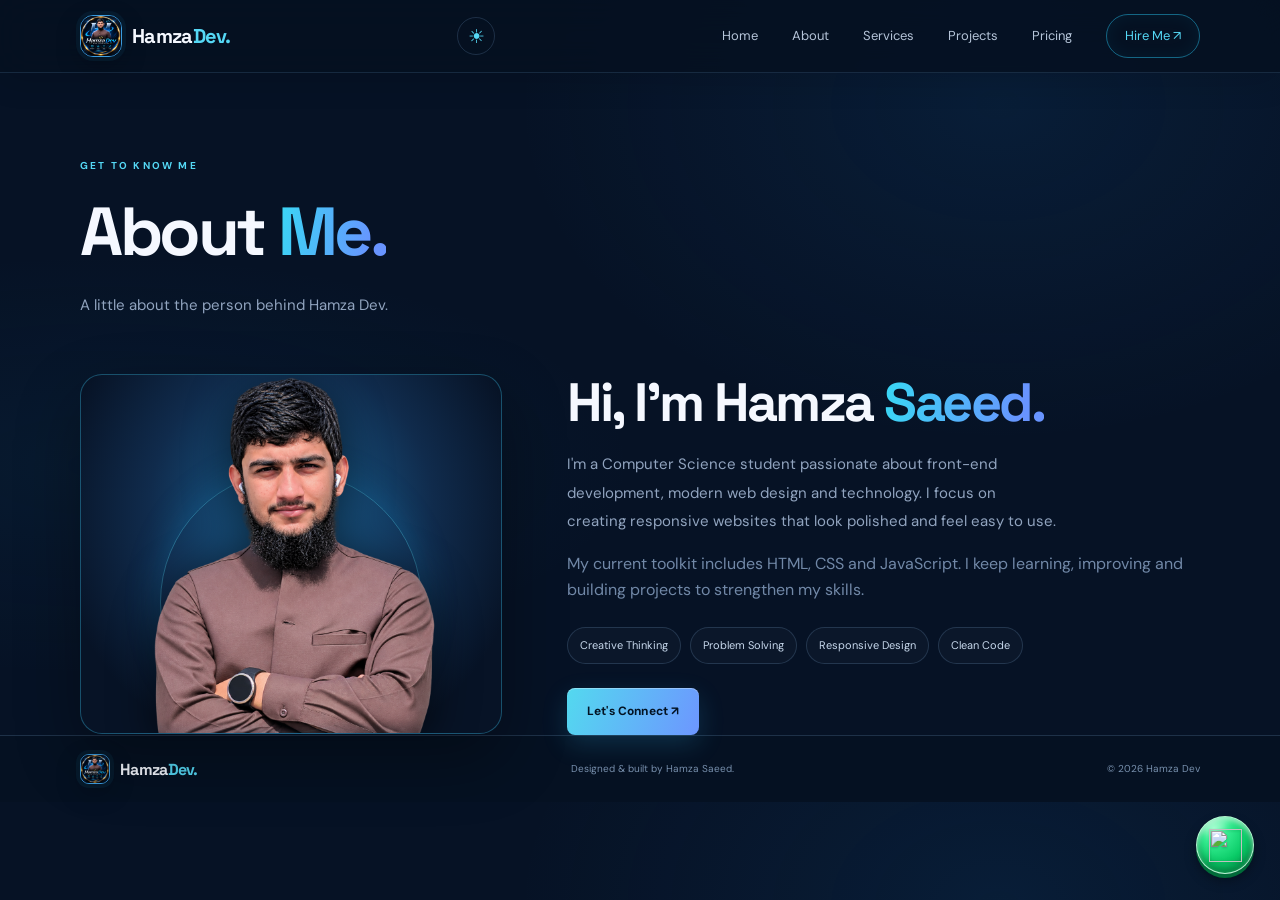
==== about.html @ 81e15e15 "Load Google integrations and add newsletter entry point" ====
<!doctype html><html lang="en"><head><meta charset="utf-8"><meta name="viewport" content="width=device-width,initial-scale=1"><meta name="theme-color" content="#061225"><meta name="description" content="Hamza Dev — modern responsive websites and front-end development.">
<meta name="robots" content="index,follow,max-image-preview:large">
<link rel="canonical" href="https://itxhamza151-cloud.github.io/hamza-dev/about.html">
<meta property="og:type" content="website">
<meta property="og:site_name" content="Hamza Dev">
<meta property="og:title" content="About | Hamza Dev">
<meta property="og:description" content="Hamza Dev — modern responsive websites and front-end development.">
<meta property="og:url" content="https://itxhamza151-cloud.github.io/hamza-dev/about.html">
<meta property="og:image" content="https://itxhamza151-cloud.github.io/hamza-dev/file_000000005d3081fa9a6e9972d70a7e1d.png">
<meta name="twitter:card" content="summary_large_image">
<meta name="twitter:title" content="About | Hamza Dev">
<meta name="twitter:description" content="Hamza Dev — modern responsive websites and front-end development.">
<meta name="twitter:image" content="https://itxhamza151-cloud.github.io/hamza-dev/file_000000005d3081fa9a6e9972d70a7e1d.png"><link rel="icon" href="file_00000000063481f89736d1b24f86094d.png"><link rel="preconnect" href="https://fonts.googleapis.com"><link rel="preconnect" href="https://fonts.gstatic.com" crossorigin><link href="https://fonts.googleapis.com/css2?family=DM+Sans:wght@400;500;600;700&family=Space+Grotesk:wght@400;500;600;700&display=swap" rel="stylesheet"><link rel="stylesheet" href="style.css"><title>About | Hamza Dev</title><script src="google-integrations.js"></script>
</head><body><header class="site-header"><nav class="nav container"><a class="brand" href="index.html"><img src="file_00000000063481f89736d1b24f86094d.png" alt="Hamza Dev logo"><span>Hamza<span class="brand-accent">Dev</span><i>.</i></span></a><button class="menu-toggle" aria-label="Open navigation" aria-expanded="false"><span></span><span></span></button><button class="theme-toggle" type="button" aria-label="Switch theme" title="Switch theme">☀</button><div class="nav-links"><a href="index.html">Home</a><a href="about.html">About</a><a href="services.html">Services</a><a href="projects.html">Projects</a><a href="pricing.html">Pricing</a><a class="nav-contact" href="hire-me.html">Hire Me ↗</a></div></nav></header><main><section class="page-intro container"><p class="eyebrow">GET TO KNOW ME</p><h1>About <span class="gradient">Me.</span></h1><p class="hero-lead">A little about the person behind Hamza Dev.</p></section><section class="container about-detail"><div class="about-mini-photo"><img src="file_000000005d3081fa9a6e9972d70a7e1d.png" alt="Hamza Saeed"></div><div><h2>Hi, I'm Hamza <span class="gradient">Saeed.</span></h2><p class="hero-lead">I'm a Computer Science student passionate about front-end development, modern web design and technology. I focus on creating responsive websites that look polished and feel easy to use.</p><p class="muted">My current toolkit includes HTML, CSS and JavaScript. I keep learning, improving and building projects to strengthen my skills.</p><div class="skill-pills"><span>Creative Thinking</span><span>Problem Solving</span><span>Responsive Design</span><span>Clean Code</span></div><a class="btn btn-primary" href="hire-me.html">Let's Connect ↗</a></div></section></main><a class="whatsapp-float" href="https://wa.me/923166301493" target="_blank" rel="noopener noreferrer" aria-label="Chat on WhatsApp"><span class="wa-3d-icon"><img src="https://cdn.simpleicons.org/whatsapp/FFFFFF" alt=""></span></a><footer class="footer"><div class="container"><a class="brand footer-brand" href="index.html"><img src="file_00000000063481f89736d1b24f86094d.png" alt=""><span>Hamza<span class="brand-accent">Dev</span><i>.</i></span></a><p>Designed & built by Hamza Saeed.</p><span>© <span id="year"></span> Hamza Dev</span></div></footer><script src="script.js"></script></body></html>
---- style.css ----
:root{--bg:#071326;--bg2:#0a1b34;--panel:#0d203b;--text:#f5f8ff;--muted:#91a4bf;--line:rgba(148,185,225,.15);--cyan:#27c8f5;--blue:#477cff;--font:'DM Sans',sans-serif;--display:'Space Grotesk',sans-serif}
*{box-sizing:border-box}html{scroll-behavior:smooth;scroll-padding-top:84px}body{margin:0;background:var(--bg);color:var(--text);font-family:var(--font);line-height:1.65;overflow-x:hidden}a{color:inherit;text-decoration:none}.container{width:min(1120px,calc(100% - 48px));margin:auto}
.ambient{position:absolute;pointer-events:none;border-radius:50%;filter:blur(100px);opacity:.15;z-index:-1}.ambient-a{width:420px;height:420px;background:#167bff;top:80px;right:-170px}.ambient-b{width:360px;height:360px;background:#00d4ff;top:650px;left:-200px}
.site-header{position:sticky;top:0;z-index:50;background:rgba(7,19,38,.9);backdrop-filter:blur(18px);border-bottom:1px solid var(--line)}.nav{height:72px;display:flex;align-items:center;justify-content:space-between}.brand{display:flex;align-items:center;gap:10px;font:700 20px var(--display);letter-spacing:-.7px}.brand img{height:42px;width:42px;object-fit:cover;object-position:center;border-radius:50%;border:1px solid #3a9bdf;box-shadow:0 0 18px #168de655}.brand-accent,.brand i{color:var(--cyan);font-style:normal}.nav-links{display:flex;align-items:center;gap:34px;font-size:13px;color:#b6c5d9}.nav-links a{transition:color .2s}.nav-links a:hover{color:var(--cyan)}.nav-contact{padding:10px 17px;border:1px solid #27c8f577;border-radius:6px;color:var(--cyan)}.nav-contact b{margin-left:12px}.menu-toggle{display:none;background:none;border:0;padding:8px}.menu-toggle span{display:block;width:24px;height:2px;background:white;margin:6px}
.hero{min-height:690px;padding:88px 0 35px;position:relative;overflow:hidden}.hero-grid{display:grid;grid-template-columns:1.02fr .98fr;align-items:center;gap:28px}.eyebrow{font-size:10px;letter-spacing:2.2px;font-weight:700;color:var(--cyan);margin:0 0 22px}.pulse{display:inline-block;width:7px;height:7px;background:var(--cyan);border-radius:50%;margin-right:9px;box-shadow:0 0 0 0 #27c8f577;animation:pulse 2s infinite}h1,h2,h3,p{margin-top:0}h1,h2{font-family:var(--display);letter-spacing:-2.5px;line-height:1.1}h1{font-size:clamp(46px,5.7vw,72px);margin-bottom:24px}h2{font-size:clamp(38px,4.4vw,54px);margin-bottom:18px}.gradient{background:linear-gradient(100deg,#38d9f4,#6894ff 85%);-webkit-background-clip:text;background-clip:text;color:transparent}.hero-lead{font-size:16px;line-height:1.9;color:var(--muted);max-width:535px}.hero-lead strong{color:#fff;font-weight:600}.hero-actions{display:flex;align-items:center;gap:14px;margin:30px 0 35px}.btn{display:inline-flex;align-items:center;justify-content:center;padding:14px 20px;border-radius:6px;font-size:12px;font-weight:700;transition:transform .25s,box-shadow .25s}.btn:hover{transform:translateY(-3px)}.btn-primary{color:#031323;background:linear-gradient(105deg,#32d5ed,#6a9bff);box-shadow:0 8px 28px #20b8e52a}.btn-primary:hover{box-shadow:0 12px 35px #20b8e555}.btn span{margin-left:12px}.btn-quiet{color:#c6d4e7;border:1px solid var(--line)}.hero-tags{display:flex;gap:8px;flex-wrap:wrap}.hero-tags span{font-size:10px;color:#a7bad2;padding:6px 10px;border:1px solid var(--line);border-radius:4px;background:#ffffff05}
.portrait-stage{height:510px;position:relative;display:grid;place-items:center;isolation:isolate}.portrait-halo{position:absolute;width:390px;height:390px;border-radius:50%;background:radial-gradient(circle,#1b8cd64a 0%,#12549c22 48%,transparent 72%);filter:blur(18px);z-index:-2;animation:halo 5s ease-in-out infinite alternate}.portrait-ring{position:absolute;border:1px solid #36c8f52e;border-radius:50%;z-index:-1}.ring-one{width:390px;height:390px;animation:spin 32s linear infinite}.ring-two{width:465px;height:465px;border-style:dashed;border-color:#578bce25;animation:spin 48s linear infinite reverse}.portrait{position:absolute;bottom:-1px;width:min(100%,510px);height:500px;object-fit:contain;object-position:center bottom;filter:drop-shadow(0 18px 32px #0009);animation:portrait-in 1.1s cubic-bezier(.2,.8,.2,1) both}.float-chip{position:absolute;display:flex;align-items:center;gap:10px;padding:11px 14px;border:1px solid #6cb7ed3d;background:#0b1c34e8;backdrop-filter:blur(12px);border-radius:9px;box-shadow:0 15px 40px #0005;animation:float 5s ease-in-out infinite}.float-chip b,.float-chip small{display:block}.float-chip b{font-size:11px}.float-chip small{font-size:9px;color:var(--muted)}.chip-icon{height:32px;width:32px;display:grid;place-items:center;border-radius:7px;background:#27c8f51b;color:var(--cyan);font:700 12px var(--display)}.chip-code{top:115px;right:-2px}.chip-responsive{bottom:85px;left:-5px;animation-delay:-2.2s}.orbit-dot{position:absolute;width:9px;height:9px;border-radius:50%;background:var(--cyan);top:60px;left:24%;box-shadow:0 0 18px var(--cyan)}.hero-bottom{display:flex;align-items:center;gap:14px;margin-top:8px;color:#6f87a5;font-size:9px;letter-spacing:1.8px}.scroll-line{width:45px;height:1px;background:linear-gradient(90deg,var(--cyan),transparent)}.hero-bottom span:last-child{margin-left:auto}
.section{padding:105px 0}.services{background:linear-gradient(180deg,#09182d 0%,#0a1b32 100%);border-top:1px solid var(--line);border-bottom:1px solid var(--line)}.section-top{display:flex;align-items:end;justify-content:space-between;gap:45px;margin-bottom:42px}.section-top .eyebrow{margin-bottom:18px}.muted{color:#7188a7}.section-note{max-width:370px;color:var(--muted);font-size:13px;line-height:1.9;margin-bottom:7px}.service-grid{display:grid;grid-template-columns:repeat(3,1fr);gap:17px}.service-card{position:relative;min-height:290px;padding:27px 25px;background:linear-gradient(145deg,#102744,#0b1c33);border:1px solid var(--line);border-radius:11px;overflow:hidden;transition:transform .35s,border-color .35s,box-shadow .35s}.service-card:before{content:'';position:absolute;inset:0;background:radial-gradient(circle at 100% 0%,#25c8f51b,transparent 48%);opacity:0;transition:opacity .35s}.service-card:hover{transform:translateY(-8px);border-color:#32c8f577;box-shadow:0 22px 50px #0004}.service-card:hover:before{opacity:1}.service-number{position:absolute;right:24px;top:23px;color:#6882a2;font:12px var(--display)}.service-icon{width:52px;height:52px;border-radius:10px;background:#24c6f31a;border:1px solid #3ecdf43d;display:grid;place-items:center;margin-bottom:28px;color:var(--cyan)}.icon-layout{grid-template-columns:repeat(2,9px);grid-template-rows:repeat(2,9px);gap:4px}.icon-layout span{border:1.5px solid var(--cyan);border-radius:2px;width:9px;height:9px}.icon-responsive span{width:23px;height:34px;border:1.5px solid var(--cyan);border-radius:4px;position:relative}.icon-responsive span:after{content:'';position:absolute;width:7px;height:2px;background:var(--cyan);bottom:3px;left:7px;border-radius:2px}.icon-code span{font:700 14px var(--display)}.service-card h3{font:600 19px var(--display);margin-bottom:9px}.service-card p{font-size:12px;color:var(--muted);line-height:1.8;max-width:280px;margin-bottom:20px}.service-card>a{font-size:10px;font-weight:700;color:var(--cyan);letter-spacing:.3px}.service-card>a b{margin-left:9px}
.work{background:#071326}.work-wrap{display:grid;grid-template-columns:.9fr 1.1fr;align-items:center;gap:65px}.work-copy .eyebrow{margin-bottom:18px}.work-copy>p:not(.eyebrow){color:var(--muted);font-size:13px;line-height:1.9;max-width:400px;margin:23px 0}.text-link{font-size:12px;font-weight:700;color:var(--cyan)}.text-link span{margin-left:10px}.work-panel{position:relative;border:1px solid #3b83bd55;border-radius:12px;background:linear-gradient(145deg,#102844,#0a1a30);padding:13px;box-shadow:0 25px 70px #0005;transform:perspective(900px) rotateY(-7deg);transition:transform .5s}.work-panel:hover{transform:perspective(900px) rotateY(0) translateY(-5px)}.panel-top{height:28px;display:flex;align-items:center;gap:5px;border-bottom:1px solid var(--line);margin-bottom:16px}.panel-top>span{width:6px;height:6px;border-radius:50%;background:#f17d83}.panel-top>span:nth-child(2){background:#f0c46a}.panel-top>span:nth-child(3){background:#5fd3a4}.panel-top b{margin-left:auto;font-size:9px;color:#8199b6;font-weight:500}.panel-body{display:grid;grid-template-columns:36px 1fr;min-height:220px}.panel-side{border-right:1px solid var(--line);display:flex;flex-direction:column;gap:18px;padding:10px}.panel-side i{width:13px;height:13px;border-radius:4px;background:#23476c}.panel-side i:first-child{background:#28bfe9}.panel-content{padding:17px 22px}.panel-kicker{height:5px;width:25%;background:#28bfe9;border-radius:5px;margin-bottom:15px}.panel-heading{height:13px;width:76%;background:#d6e8f7;border-radius:3px;margin-bottom:8px}.panel-heading.short{width:55%}.panel-copy{height:6px;width:85%;background:#52708f;border-radius:5px;margin:16px 0 8px}.panel-copy:after{content:'';display:block;width:70%;height:6px;background:#52708f;border-radius:5px;margin-top:11px}.panel-button{height:18px;width:65px;border-radius:4px;background:linear-gradient(90deg,#31d0e8,#638cff);margin-top:24px}.panel-cards{display:flex;gap:8px;margin-top:23px}.panel-cards i{height:48px;flex:1;border:1px solid #365777;border-radius:5px;background:linear-gradient(140deg,#173957,#10223a)}.panel-caption{text-align:right;font-size:8px;letter-spacing:1.7px;color:#6f8bab;padding:12px 4px 2px}
.contact{padding-top:55px}.contact-card{position:relative;overflow:hidden;text-align:center;padding:74px 25px 25px;background:linear-gradient(145deg,#102945,#0b1b32);border:1px solid #38bff044;border-radius:15px}.contact-glow{position:absolute;width:400px;height:200px;top:-150px;left:50%;transform:translateX(-50%);background:#16bde8;filter:blur(100px);opacity:.25}.contact-card .eyebrow,.contact-card h2,.contact-card>p,.contact-card>.btn{position:relative}.contact-card h2{font-size:clamp(45px,6vw,68px)}.contact-card>p:not(.eyebrow){max-width:470px;margin:0 auto 27px;color:var(--muted);font-size:13px}.contact-foot{display:flex;justify-content:center;gap:26px;margin-top:54px;padding-top:18px;border-top:1px solid var(--line);font-size:9px;letter-spacing:1.5px;color:#7890ad}.contact-foot a{color:#b9cbe0}.whatsapp-cta{background:#19b96b;color:#04170e;box-shadow:0 10px 30px rgba(25,185,107,.2)}.whatsapp-cta:hover{background:#25d879;transform:translateY(-2px)}.contact-email{margin:16px auto 0!important;font-size:13px!important;color:var(--muted)!important}.contact-email a{color:#8ce8b5;text-decoration:none}.whatsapp-float{position:fixed;right:24px;bottom:24px;z-index:60;display:flex;align-items:center;gap:9px;padding:13px 18px;border-radius:999px;background:#19b96b;color:#04170e;text-decoration:none;font-size:13px;font-weight:700;box-shadow:0 10px 32px rgba(0,0,0,.28);transition:transform .2s,background .2s}.whatsapp-float:hover{transform:translateY(-3px);background:#25d879}.whatsapp-float span:first-child{font-size:20px;line-height:1}
.footer{border-top:1px solid var(--line);padding:18px 0}.footer>.container{display:flex;align-items:center;justify-content:space-between}.footer-brand{font-size:16px}.footer-brand img{height:30px;width:30px}.footer p,.footer>.container>span{font-size:10px;color:#7890ad;margin:0}
.reveal{opacity:0;transform:translateY(25px);transition:opacity .8s ease,transform .8s cubic-bezier(.2,.7,.2,1)}.reveal.is-visible{opacity:1;transform:translateY(0)}@keyframes pulse{0%{box-shadow:0 0 0 0 #27c8f577}70%{box-shadow:0 0 0 9px #27c8f500}100%{box-shadow:0 0 0 0 #27c8f500}}@keyframes spin{to{transform:rotate(360deg)}}@keyframes halo{to{transform:scale(1.12);opacity:.7}}@keyframes float{0%,100%{transform:translateY(0)}50%{transform:translateY(-9px)}}@keyframes portrait-in{from{opacity:0;transform:translateY(35px) scale(.96)}to{opacity:1;transform:translateY(0) scale(1)}}@media(prefers-reduced-motion:reduce){*,*:before,*:after{scroll-behavior:auto!important;animation-duration:.01ms!important;animation-iteration-count:1!important;transition-duration:.01ms!important}.reveal{opacity:1;transform:none}}
@media(max-width:850px){.hero{padding-top:65px}.hero-grid{grid-template-columns:1fr 1fr;gap:10px}.portrait-stage{height:440px}.portrait{height:440px}.ring-one{width:320px;height:320px}.ring-two{width:390px;height:390px}.portrait-halo{width:320px;height:320px}.chip-code{right:-8px}.chip-responsive{left:-8px}.section-top{gap:25px}.work-wrap{gap:35px}}
@media(max-width:640px){.container{width:min(100% - 36px,500px)}.nav{height:64px}.brand{font-size:18px}.brand img{width:36px;height:36px}.menu-toggle{display:block}.nav-links{display:none;position:absolute;top:64px;left:0;right:0;padding:20px 24px 24px;background:#08172b;border-bottom:1px solid var(--line);flex-direction:column;align-items:stretch;gap:18px}.nav-links.open{display:flex}.nav-contact{text-align:center}.hero{padding:68px 0 24px;min-height:0}.hero-grid{grid-template-columns:1fr;gap:0}.hero-copy{position:relative;z-index:2}.eyebrow{font-size:9px;margin-bottom:17px}h1{font-size:clamp(42px,11vw,56px);letter-spacing:-2px;margin-bottom:18px}.hero-lead{font-size:14px;line-height:1.8}.hero-actions{margin:23px 0 22px;gap:9px}.btn{padding:13px 15px;font-size:11px}.hero-tags{gap:6px}.hero-tags span{font-size:9px;padding:5px 8px}.portrait-stage{height:370px;margin-top:-2px}.portrait{height:385px;width:100%;max-width:390px}.ring-one{width:285px;height:285px}.ring-two{width:340px;height:340px}.portrait-halo{width:290px;height:290px}.chip-code{top:55px;right:0}.chip-responsive{bottom:45px;left:0}.float-chip{padding:8px 10px;gap:7px}.chip-icon{height:27px;width:27px}.float-chip b{font-size:9px}.float-chip small{font-size:8px}.orbit-dot{top:35px}.hero-bottom{font-size:8px;margin-top:10px}.section{padding:76px 0}.section-top{display:block;margin-bottom:28px}.section-note{font-size:12px;margin-top:16px}.section-top h2,.work-copy h2{font-size:39px;letter-spacing:-1.8px}.service-grid{grid-template-columns:1fr;gap:12px}.service-card{min-height:0;padding:22px}.service-icon{margin-bottom:20px}.service-card h3{font-size:18px}.service-card p{margin-bottom:15px}.work-wrap{grid-template-columns:1fr;gap:35px}.work-copy h2{font-size:38px}.work-panel{transform:none}.panel-body{min-height:190px}.contact{padding-top:10px}.contact-card{padding:58px 17px 18px}.contact-card h2{font-size:46px;letter-spacing:-2px}.contact-foot{gap:16px;flex-wrap:wrap;margin-top:38px;font-size:8px}.footer>.container{flex-wrap:wrap;gap:10px}.footer p{order:3;width:100%}.whatsapp-float{right:14px;bottom:14px;padding:12px 15px;font-size:12px}.contact-email{font-size:11px!important}}




/* WhatsApp: clean brand mark inside a glossy green 3D circle */
.wa-3d-icon{display:inline-flex;align-items:center;justify-content:center;width:42px;height:42px;flex:0 0 42px;border-radius:50%;position:relative;overflow:hidden;background:radial-gradient(circle at 30% 22%,#8affc2 0%,#35ed91 23%,#0acb67 58%,#008d48 100%);border:1px solid rgba(207,255,226,.85);box-shadow:inset 0 3px 5px rgba(255,255,255,.55),inset 0 -5px 8px rgba(0,65,32,.42),0 4px 0 #006b39,0 7px 12px rgba(0,0,0,.34)}
.wa-3d-icon:before{content:"";position:absolute;left:7px;top:4px;width:26px;height:10px;border-radius:50%;background:rgba(255,255,255,.28);filter:blur(3px);transform:rotate(-22deg)}
.wa-3d-icon img{position:relative;z-index:1;width:25px;height:25px;display:block;filter:drop-shadow(0 1px 1px rgba(0,70,35,.25))}
.whatsapp-float{width:68px;height:68px;padding:0;display:flex;align-items:center;justify-content:center;gap:0;background:transparent;border:0;box-shadow:none}
.whatsapp-float .wa-3d-icon{width:62px;height:62px;flex-basis:62px}
.whatsapp-float .wa-3d-icon img{width:36px;height:36px}
.whatsapp-float:hover{background:transparent;transform:translateY(-3px)}
.whatsapp-float:hover .wa-3d-icon{filter:brightness(1.06);transform:scale(1.04)}
.whatsapp-cta{display:inline-flex;align-items:center;gap:12px;background:linear-gradient(180deg,#45ed91 0%,#13c96b 55%,#07984f 100%);color:#052615;box-shadow:inset 0 2px 2px rgba(255,255,255,.42),0 5px 0 #006b39,0 9px 18px rgba(0,190,90,.2)}
.whatsapp-cta .wa-3d-icon{width:42px;height:42px;flex-basis:42px;box-shadow:inset 0 2px 4px rgba(255,255,255,.5),inset 0 -3px 6px rgba(0,65,32,.32),0 2px 0 #006b39,0 4px 7px rgba(0,0,0,.2)}
.whatsapp-cta .wa-3d-icon img{width:25px;height:25px}
.whatsapp-cta:hover{background:linear-gradient(180deg,#59f4a0 0%,#20d978 55%,#0aa65a 100%)}
@media(max-width:600px){.whatsapp-float{width:58px;height:58px}.whatsapp-float .wa-3d-icon{width:54px;height:54px;flex-basis:54px}.whatsapp-float .wa-3d-icon img{width:31px;height:31px}.whatsapp-cta .wa-3d-icon{width:38px;height:38px;flex-basis:38px}}


/* Hero portrait motion: gentle floating, depth and breathing glow */
.portrait{
  transform-origin:50% 85%;
  animation:portrait-in 1.1s cubic-bezier(.2,.8,.2,1) both,portrait-float 6s ease-in-out 1.1s infinite;
  will-change:transform,filter;
}
.portrait-stage:after{
  content:"";
  position:absolute;
  width:min(74%,360px);
  height:34px;
  left:50%;
  bottom:12px;
  transform:translateX(-50%);
  border-radius:50%;
  background:radial-gradient(ellipse,rgba(30,177,238,.25),transparent 70%);
  filter:blur(12px);
  z-index:-1;
  animation:portrait-shadow 6s ease-in-out 1.1s infinite;
  pointer-events:none;
}
.portrait-halo{animation:halo 5s ease-in-out infinite alternate,portrait-glow 6s ease-in-out infinite}
@keyframes portrait-float{
  0%,100%{transform:translate3d(0,0,0) rotate(0deg) scale(1);filter:drop-shadow(0 18px 32px #0009)}
  50%{transform:translate3d(0,-11px,0) rotate(.7deg) scale(1.012);filter:drop-shadow(0 25px 36px #000b)}
}
@keyframes portrait-shadow{0%,100%{opacity:.65;transform:translateX(-50%) scale(1)}50%{opacity:.35;transform:translateX(-50%) scale(.82)}}
@keyframes portrait-glow{0%,100%{opacity:.65}50%{opacity:1}}
@media(prefers-reduced-motion:reduce){.portrait{animation:none;transform:none}.portrait-stage:after{animation:none}.portrait-halo{animation:none}}


/* Blend the portrait's lower edge smoothly into the navy hero background */
.portrait{
  -webkit-mask-image:linear-gradient(to bottom,#000 0%,#000 70%,rgba(0,0,0,.92) 78%,rgba(0,0,0,.55) 89%,transparent 100%);
  mask-image:linear-gradient(to bottom,#000 0%,#000 70%,rgba(0,0,0,.92) 78%,rgba(0,0,0,.55) 89%,transparent 100%);
}
.portrait-stage:after{
  width:min(86%,420px);
  height:68px;
  bottom:0;
  background:radial-gradient(ellipse,rgba(12,35,62,.72) 0%,rgba(12,35,62,.32) 48%,transparent 76%);
  filter:blur(18px);
}


/* ===== Premium visual refinement ===== */
:root{
  --cyan:#55d8f5;
  --blue:#6f91ff;
  --line:rgba(139,183,231,.19);
}
body{
  background:
    radial-gradient(ellipse at 78% 13%,rgba(25,105,177,.13),transparent 34%),
    radial-gradient(ellipse at 8% 58%,rgba(15,102,153,.09),transparent 32%),
    #061225;
}
.site-header{
  background:rgba(5,16,32,.82);
  border-bottom-color:rgba(116,171,225,.16);
  box-shadow:0 8px 32px rgba(0,0,0,.12);
}
.brand img{border-radius:13px;box-shadow:0 0 0 4px rgba(39,200,245,.06),0 8px 24px rgba(0,0,0,.25)}
.nav-links a:not(.nav-contact){position:relative}
.nav-links a:not(.nav-contact):after{
  content:"";position:absolute;left:0;right:100%;bottom:-7px;height:1px;
  background:linear-gradient(90deg,var(--cyan),var(--blue));transition:right .25s ease
}
.nav-links a:not(.nav-contact):hover:after{right:0}
.nav-contact{border-radius:999px;padding:10px 18px;box-shadow:inset 0 0 18px rgba(39,200,245,.06)}
.hero{
  background-image:linear-gradient(rgba(104,153,206,.035) 1px,transparent 1px),linear-gradient(90deg,rgba(104,153,206,.035) 1px,transparent 1px);
  background-size:54px 54px;
  background-position:center top;
}
.hero:before{
  content:"";position:absolute;inset:0;pointer-events:none;
  background:linear-gradient(90deg,#061225 0%,rgba(6,18,37,.82) 45%,transparent 100%);
}
.hero-grid,.hero-bottom{position:relative;z-index:1}
.hero-copy{max-width:590px}
.hero-copy .eyebrow{
  display:inline-flex;align-items:center;padding:9px 14px;margin-bottom:24px;
  border:1px solid rgba(85,216,245,.22);border-radius:999px;
  background:rgba(16,54,82,.35);font-size:9px;letter-spacing:2px
}
h1{line-height:1.04;letter-spacing:-3.4px;text-wrap:balance}
.hero-lead{max-width:490px;font-size:15px}
.btn{border-radius:8px;letter-spacing:.15px}
.btn-primary{background:linear-gradient(110deg,#53d9ef 0%,#6d96ff 100%);box-shadow:0 9px 26px rgba(47,170,224,.2),inset 0 1px rgba(255,255,255,.32)}
.btn-quiet{background:rgba(255,255,255,.025);border-color:rgba(148,185,225,.25);border-radius:8px}
.hero-tags span{border-radius:999px;background:rgba(255,255,255,.035);padding:7px 12px}
.portrait-stage{filter:drop-shadow(0 24px 48px rgba(0,0,0,.18))}
.portrait-ring{border-color:rgba(80,195,240,.2);box-shadow:inset 0 0 36px rgba(36,146,211,.035)}
.ring-one{border-width:1px}
.ring-two{border-color:rgba(110,151,255,.2)}
.portrait-halo{background:radial-gradient(circle,rgba(37,151,222,.27) 0%,rgba(25,87,157,.12) 48%,transparent 73%);filter:blur(24px)}
.float-chip{
  border-radius:12px;background:rgba(8,27,49,.78);
  border-color:rgba(116,194,234,.24);box-shadow:0 16px 42px rgba(0,0,0,.28),inset 0 1px rgba(255,255,255,.05)
}
.chip-icon{border-radius:9px;background:linear-gradient(145deg,rgba(42,201,239,.2),rgba(79,123,255,.12));border:1px solid rgba(77,205,239,.16)}
.hero-bottom{color:#8198b5}
.scroll-line{width:65px}
.services{background:linear-gradient(180deg,#091a30 0%,#0a1c34 100%)}
.section-top h2,.work-copy h2{letter-spacing:-2.8px}
.section-note{max-width:390px}
.service-card{
  border-radius:14px;padding:30px 28px;
  background:linear-gradient(145deg,rgba(18,43,70,.96),rgba(9,27,49,.98));
  box-shadow:inset 0 1px rgba(255,255,255,.045),0 12px 35px rgba(0,0,0,.1)
}
.service-card:after{
  content:"";position:absolute;left:28px;right:28px;top:0;height:1px;
  background:linear-gradient(90deg,transparent,rgba(82,209,242,.48),transparent)
}
.service-card:hover{transform:translateY(-7px);box-shadow:0 24px 55px rgba(0,0,0,.28),0 0 0 1px rgba(69,199,237,.08)}
.service-number{font:600 11px var(--display);letter-spacing:1px;color:#7c9bbb}
.service-icon{border-radius:13px;background:linear-gradient(145deg,rgba(44,197,235,.17),rgba(79,119,255,.08));box-shadow:inset 0 1px rgba(255,255,255,.08)}
.service-card h3{letter-spacing:-.35px}
.work-panel{
  border-radius:16px;padding:15px;
  background:linear-gradient(145deg,rgba(19,47,77,.98),rgba(7,23,42,.98));
  box-shadow:0 30px 80px rgba(0,0,0,.34),inset 0 1px rgba(255,255,255,.07);
  border-color:rgba(90,167,218,.32)
}
.panel-body{border-radius:8px;overflow:hidden;background:linear-gradient(145deg,rgba(5,17,32,.72),rgba(15,39,64,.7))}
.panel-caption{letter-spacing:2.1px}
.contact-card{
  border-radius:20px;
  background:radial-gradient(ellipse at 50% 0%,rgba(37,147,204,.14),transparent 45%),linear-gradient(145deg,#102945,#091a30);
  box-shadow:0 28px 80px rgba(0,0,0,.22),inset 0 1px rgba(255,255,255,.07)
}
.contact-card:before{
  content:"";position:absolute;inset:12px;border:1px solid rgba(139,190,228,.09);border-radius:13px;pointer-events:none
}
.contact-card h2{letter-spacing:-3px}
.contact-foot{position:relative}
.footer{background:rgba(3,12,25,.25)}
.footer-brand img{border-radius:9px}
.reveal{transition:opacity .85s ease,transform .85s cubic-bezier(.16,1,.3,1)}
@media(max-width:850px){
  .hero{background-size:44px 44px}
  h1{letter-spacing:-2.7px}
}
@media(max-width:640px){
  .hero{background-size:34px 34px}
  .hero:before{background:linear-gradient(180deg,rgba(6,18,37,.96),rgba(6,18,37,.72) 55%,transparent)}
  .hero-copy .eyebrow{margin-bottom:19px}
  h1{letter-spacing:-2.5px}
  .portrait-stage{filter:none}
  .service-card{padding:24px 22px}
  .contact-card:before{inset:8px}
  .contact-card h2{letter-spacing:-2.4px}
}


/* Stronger, visible bottom blend on the hero cut-out portrait */
.portrait-stage{isolation:isolate;overflow:visible}
.portrait{
  z-index:0;
  -webkit-mask-image:linear-gradient(to bottom,#000 0%,#000 82%,rgba(0,0,0,.78) 89%,rgba(0,0,0,.28) 96%,transparent 100%) !important;
  mask-image:linear-gradient(to bottom,#000 0%,#000 82%,rgba(0,0,0,.78) 89%,rgba(0,0,0,.28) 96%,transparent 100%) !important;
}
.portrait-stage:before{
  content:"";
  position:absolute;
  z-index:1;
  left:-2%;
  right:-2%;
  bottom:-2px;
  height:clamp(115px,19vw,185px);
  pointer-events:none;
  background:linear-gradient(to bottom,
    rgba(6,18,37,0) 0%,
    rgba(6,18,37,.12) 24%,
    rgba(6,18,37,.48) 54%,
    rgba(6,18,37,.86) 82%,
    #061225 100%);
}
.portrait-stage .float-chip{z-index:3}
.portrait-stage .orbit-dot{z-index:3}
.portrait-stage:after{z-index:2;bottom:-7px;height:58px;opacity:.8}
@media(max-width:640px){
  .portrait-stage:before{
    height:clamp(105px,29vw,145px);
    background:linear-gradient(to bottom,rgba(6,18,37,0) 0%,rgba(6,18,37,.18) 28%,rgba(6,18,37,.62) 66%,#061225 100%);
  }
}


/* 3D animated service icons */
.service-icon{
  position:relative;
  isolation:isolate;
  transform-style:preserve-3d;
  perspective:700px;
  border:1px solid rgba(102,219,255,.34);
  background:linear-gradient(145deg,rgba(47,192,235,.24),rgba(73,103,218,.12) 58%,rgba(5,19,42,.72));
  box-shadow:inset 0 2px 3px rgba(255,255,255,.16),inset 0 -5px 10px rgba(0,0,0,.22),0 7px 0 rgba(4,22,46,.8),0 12px 22px rgba(0,0,0,.24),0 0 20px rgba(49,196,240,.09);
  transition:transform .45s cubic-bezier(.2,.8,.2,1),box-shadow .45s,border-color .35s;
  animation:service-icon-float 4.2s ease-in-out infinite;
}
.service-icon:before{
  content:"";
  position:absolute;inset:2px 3px 52% 3px;
  border-radius:8px 8px 50% 50%;
  background:linear-gradient(180deg,rgba(255,255,255,.2),rgba(255,255,255,0));
  pointer-events:none;
}
.service-icon:after{
  content:"";
  position:absolute;inset:-5px;border-radius:14px;
  border:1px solid rgba(79,210,250,.12);
  opacity:0;transform:scale(.82);
  transition:transform .4s,opacity .4s;
  pointer-events:none;
}
.service-card:hover .service-icon{
  transform:translateY(-7px) rotateX(13deg) rotateY(-12deg) scale(1.07);
  border-color:rgba(99,226,255,.75);
  box-shadow:inset 0 2px 4px rgba(255,255,255,.24),inset 0 -5px 10px rgba(0,0,0,.2),0 10px 0 rgba(4,22,46,.8),0 19px 28px rgba(0,0,0,.32),0 0 28px rgba(49,196,240,.25);
}
.service-card:hover .service-icon:after{opacity:1;transform:scale(1.12)}
.icon-layout span{
  background:linear-gradient(145deg,rgba(91,228,255,.32),rgba(16,130,197,.08));
  box-shadow:inset 0 1px rgba(255,255,255,.28),0 2px 3px rgba(0,0,0,.28),0 0 7px rgba(62,205,244,.2);
  animation:layout-tile 2.8s ease-in-out infinite;
}
.icon-layout span:nth-child(2){animation-delay:.15s}
.icon-layout span:nth-child(3){animation-delay:.3s}
.icon-layout span:nth-child(4){animation-delay:.45s}
.icon-responsive span{
  background:linear-gradient(145deg,rgba(74,217,255,.17),rgba(17,103,179,.1));
  box-shadow:inset 0 1px 2px rgba(255,255,255,.3),0 3px 5px rgba(0,0,0,.32),0 0 9px rgba(58,198,240,.25);
  animation:device-tilt 3.6s ease-in-out infinite;
}
.icon-responsive span:after{box-shadow:0 0 5px rgba(73,220,255,.7)}
.icon-code span{
  display:block;
  color:#a3f0ff;
  text-shadow:0 1px 0 #287b9d,0 3px 5px rgba(0,0,0,.45),0 0 12px rgba(69,213,255,.55);
  animation:code-glint 2.8s ease-in-out infinite;
}
.service-card:nth-child(2) .service-icon{animation-delay:.5s}
.service-card:nth-child(3) .service-icon{animation-delay:1s}
@keyframes service-icon-float{
  0%,100%{translate:0 0}
  50%{translate:0 -4px}
}
@keyframes layout-tile{
  0%,100%{transform:translateZ(0) scale(1);filter:brightness(1)}
  50%{transform:translateZ(5px) scale(1.08);filter:brightness(1.3)}
}
@keyframes device-tilt{
  0%,100%{transform:rotateY(-9deg) rotateX(4deg) translateZ(0)}
  50%{transform:rotateY(9deg) rotateX(-3deg) translateZ(4px)}
}
@keyframes code-glint{
  0%,100%{transform:translateY(0) scale(1);filter:brightness(1)}
  50%{transform:translateY(-2px) scale(1.08);filter:brightness(1.5)}
}
@media(prefers-reduced-motion:reduce){
  .service-icon,.icon-layout span,.icon-responsive span,.icon-code span{animation:none!important}
}


/* Multi-page portfolio and animated custom service icons */
.page-link-grid,.service-page-grid{display:grid;grid-template-columns:repeat(3,1fr);gap:18px}
.page-link-card{display:block;padding:25px;border:1px solid var(--line);border-radius:14px;background:linear-gradient(145deg,#102744,#091a30);transition:transform .3s,border-color .3s}
.page-link-card:hover{transform:translateY(-7px);border-color:#55d8f5}
.page-link-card h3{font:600 22px var(--display)}.page-link-card p{color:var(--muted);font-size:12px}.page-link-card b{color:var(--cyan);font-size:11px}
.inner-page{min-height:72vh;padding-bottom:80px}.page-intro{padding:90px 0 40px}.page-intro h1{font-size:clamp(42px,6vw,66px)}
.service-detail{padding:28px;min-height:300px}.service-svg{width:66px;height:66px;border-radius:17px;margin-bottom:25px}
.service-svg svg{width:38px;height:38px;fill:none;stroke:#a0efff;stroke-width:2;stroke-linecap:round;stroke-linejoin:round;filter:drop-shadow(0 3px 7px #24bce988);animation:service-icon-motion 3.5s ease-in-out infinite}
.service-detail:nth-child(2) svg{animation-delay:.6s}.service-detail:nth-child(3) svg{animation-delay:1.2s}
.service-detail:hover svg{animation-duration:1s}
@keyframes service-icon-motion{0%,100%{transform:translateY(0) rotate(-5deg)}50%{transform:translateY(-7px) rotate(5deg) scale(1.1)}}
.work-page-grid,.contact-layout{display:grid;grid-template-columns:1fr 1fr;gap:35px;align-items:center}
.contact-info{display:grid;gap:12px}.contact-info>div{padding:22px;border:1px solid var(--line);border-radius:13px;background:linear-gradient(145deg,#102744,#091a30)}.contact-info small{color:var(--cyan)}.contact-info h3{font:600 16px var(--display)}
@media(max-width:640px){.page-link-grid,.service-page-grid,.work-page-grid,.contact-layout{grid-template-columns:1fr}.page-intro{padding-top:65px}.service-detail{min-height:0}}


/* ===== Hamza Dev complete portfolio design system ===== */
.stats-grid{display:grid;grid-template-columns:repeat(3,1fr);gap:14px;margin:-4px 0 85px;padding:22px;border:1px solid rgba(75,178,235,.35);border-radius:16px;background:linear-gradient(110deg,rgba(10,39,69,.94),rgba(8,27,50,.92));box-shadow:0 18px 45px #0003}
.stats-grid>div{display:flex;align-items:center;justify-content:center;gap:12px;border-right:1px solid var(--line)}.stats-grid>div:last-child{border:0}.stats-grid strong{font:700 30px var(--display);color:var(--cyan)}.stats-grid span{font-size:12px;color:#c4d3e7}
.project-grid{display:grid;grid-template-columns:repeat(3,1fr);gap:20px}.project-card{display:block;padding:12px;border:1px solid var(--line);border-radius:15px;background:linear-gradient(145deg,#102744,#091a30);transition:.35s;overflow:hidden}.project-card:hover{transform:translateY(-7px);border-color:var(--cyan);box-shadow:0 20px 45px #0005}.project-card h3{font:600 17px var(--display);margin:15px 8px 4px}.project-card p,.project-card small{font-size:11px;color:var(--muted);margin:0 8px 12px;display:block}.project-art{height:190px;border-radius:10px;display:flex;flex-direction:column;align-items:center;justify-content:center;gap:12px;position:relative;overflow:hidden;border:1px solid #60bce94d;box-shadow:inset 0 0 45px #06122588}.project-art:before{content:"";position:absolute;inset:12px;border:1px solid #8bdfff44;border-radius:7px}.project-art span{font:700 35px var(--display);color:#8beaff;text-shadow:0 0 24px #27c8f5}.project-art b{font:600 16px var(--display);color:#fff}.art-shop{background:radial-gradient(circle at 50% 30%,#247eb0,#0b2546 65%,#061225)}.art-portfolio{background:radial-gradient(circle at 50% 30%,#385caa,#152b58 65%,#061225)}.art-campus{background:radial-gradient(circle at 50% 30%,#147c91,#103d5b 65%,#061225)}
.about-preview,.about-detail{display:grid;grid-template-columns:.8fr 1.2fr;gap:65px;align-items:center}.about-mini-photo{height:360px;display:grid;place-items:end center;position:relative;border:1px solid #38bde65c;border-radius:22px;background:radial-gradient(ellipse at 50% 38%,#1b6599 0%,#102b4c 48%,#071326 80%);overflow:hidden;box-shadow:0 25px 65px #0005}.about-mini-photo:before{content:"";position:absolute;width:260px;height:260px;border:1px solid #52d8f555;border-radius:50%;box-shadow:0 0 35px #168dca44}.about-mini-photo img{height:100%;max-width:100%;object-fit:contain;object-position:center bottom;z-index:1;filter:drop-shadow(0 10px 22px #0009);-webkit-mask-image:linear-gradient(#000 0 82%,transparent 100%);mask-image:linear-gradient(#000 0 82%,transparent 100%)}.skill-pills{display:flex;flex-wrap:wrap;gap:9px;margin:24px 0}.skill-pills span{padding:8px 12px;border:1px solid var(--line);border-radius:30px;color:#c8d9ed;font-size:11px;background:#ffffff06}
.page-intro{padding:85px 0 38px}.page-intro h1{font-size:clamp(44px,6vw,68px)}.service-page-grid{padding-bottom:90px}.service-detail{min-height:270px}.service-svg span{font:700 27px var(--display);color:#9deeff;text-shadow:0 0 15px #27c8f5;animation:service-icon-motion 3s ease-in-out infinite}
.project-grid-page{padding-bottom:100px}.pricing-note{display:inline-block;padding:9px 14px;border:1px solid #35c7ef55;border-radius:30px;color:#8feaff;background:#0d2b48;font-size:12px}.pricing-grid{display:grid;grid-template-columns:repeat(3,1fr);gap:18px;padding-bottom:25px}.price-card{position:relative;padding:30px 25px;border:1px solid var(--line);border-radius:17px;background:linear-gradient(145deg,#102744,#091a30);box-shadow:0 18px 45px #0003;transition:.35s}.price-card:hover{transform:translateY(-7px);border-color:#4bd5f5}.price-card h2{font-size:38px;letter-spacing:-1.5px;margin:15px 0 7px}.price-card h2 small{font-size:15px;color:var(--cyan);letter-spacing:0}.price-desc{font-size:12px;color:var(--muted);min-height:38px}.price-card ul{padding:15px 0 20px;list-style:none;margin:0}.price-card li{font-size:12px;color:#c6d7eb;padding:8px 0;border-bottom:1px solid #ffffff0b}.price-card li:before{content:"✓";color:var(--cyan);font-weight:bold;margin-right:10px}.price-card .btn{width:100%}.price-featured{border-color:#3bd0f5;box-shadow:0 0 0 1px #2cc8ed33,0 22px 60px #0005}.popular-tag{position:absolute;right:18px;top:17px;padding:5px 10px;border-radius:30px;background:var(--cyan);color:#061225;font-size:9px;font-weight:800}.pricing-disclaimer{font-size:11px;color:var(--muted);padding-bottom:80px}.cta-band{display:flex;align-items:center;justify-content:space-between;gap:25px;padding:38px;border:1px solid #35c7ef66;border-radius:20px;background:radial-gradient(ellipse at 10% 50%,#12618a55,transparent 50%),linear-gradient(110deg,#102c4d,#091a30);box-shadow:0 20px 55px #0004}.cta-band h2{font-size:clamp(32px,4vw,45px);margin-bottom:8px}.cta-band p:last-child{color:var(--muted);margin:0;font-size:13px}.hire-layout{display:grid;grid-template-columns:1.1fr .9fr;gap:25px;align-items:stretch;padding-bottom:100px}.hire-layout .contact-card{padding:42px;position:relative;overflow:hidden}.hire-layout .contact-card h2{font-size:clamp(34px,4vw,48px)}.hire-methods{display:grid;gap:13px}.hire-methods a{display:flex;align-items:center;gap:16px;padding:22px;border:1px solid var(--line);border-radius:14px;background:linear-gradient(145deg,#102744,#091a30);transition:.3s}.hire-methods a:hover{transform:translateX(5px);border-color:var(--cyan)}.hire-methods a>span{width:45px;height:45px;display:grid;place-items:center;border-radius:12px;background:#22c8f51b;color:var(--cyan);font-size:22px}.hire-methods small,.hire-methods b{display:block}.hire-methods small{font-size:9px;letter-spacing:1.5px;color:var(--cyan)}.hire-methods b{font-size:13px;margin-top:4px}
@media(max-width:850px){.project-grid,.pricing-grid{grid-template-columns:repeat(2,1fr)}.about-preview,.about-detail{gap:30px}.hire-layout{grid-template-columns:1fr}.stats-grid{margin-bottom:60px}}
@media(max-width:640px){.stats-grid{grid-template-columns:1fr;padding:15px;gap:12px;margin:0 0 55px}.stats-grid>div{border-right:0;border-bottom:1px solid var(--line);padding:10px}.stats-grid>div:last-child{border:0}.stats-grid strong{font-size:25px}.project-grid,.pricing-grid{grid-template-columns:1fr}.project-art{height:175px}.about-preview,.about-detail{grid-template-columns:1fr;gap:28px}.about-mini-photo{height:300px;max-width:360px;margin:auto;width:100%}.cta-band{padding:25px;align-items:flex-start;flex-direction:column}.hire-layout .contact-card{padding:30px 22px}.page-intro{padding-top:65px}}

/* Project showcase: filters, screenshots, details and actions */
.projects-section{padding-bottom:85px}
.project-toolbar{display:flex;align-items:center;justify-content:space-between;gap:18px;margin-bottom:28px}
.project-filters{display:flex;gap:9px;flex-wrap:wrap}
.filter-btn{font:600 11px var(--font);color:#b8cbe1;background:#0c2039;border:1px solid var(--line);border-radius:999px;padding:10px 15px;cursor:pointer;transition:.25s}
.filter-btn:hover,.filter-btn.active{color:#061225;background:linear-gradient(105deg,#55d8f5,#6f91ff);border-color:transparent;box-shadow:0 7px 22px #27c8f522}
.project-count{color:var(--muted);font-size:11px;white-space:nowrap;margin:0}
.project-detail-card{padding:11px;display:flex;flex-direction:column}
.project-screenshot{height:205px;isolation:isolate}
.project-screenshot .preview-window{position:absolute;z-index:1;left:18%;right:18%;bottom:15px;height:48px;border:1px solid #9be9ff66;border-radius:7px 7px 0 0;background:linear-gradient(110deg,#0a1a30dd,#1a4970cc);display:flex;align-items:flex-start;gap:5px;padding:8px}
.project-screenshot .preview-window em{width:5px;height:5px;border-radius:50%;background:#70e4f8}
.project-screenshot>span,.project-screenshot>b{position:relative;z-index:2}
.project-card-body{padding:5px 9px 9px}
.project-card-heading{display:flex;align-items:center;justify-content:space-between;gap:10px}
.project-card-heading h3{margin:9px 0 6px}
.project-type{font-size:9px;color:#8feaff;border:1px solid #45c8e944;border-radius:20px;padding:4px 8px;white-space:nowrap}
.project-card .project-description{margin:5px 0 14px;min-height:58px;line-height:1.7}
.tech-list{display:flex;flex-wrap:wrap;gap:7px;margin:0 0 17px}
.tech-list span{font-size:9px;color:#b9d6ed;padding:5px 9px;border-radius:5px;background:#1b3b5a;border:1px solid #4baed52c}
.project-actions{display:flex;gap:8px;flex-wrap:wrap}
.project-actions .btn{flex:1;min-width:115px;padding:11px 9px;font-size:10px}
.projects-empty{color:var(--muted);text-align:center;padding:35px}
.project-detail-card[hidden]{display:none}
@media(max-width:640px){.project-toolbar{align-items:flex-start;flex-direction:column}.project-filters{gap:7px}.filter-btn{padding:9px 12px;font-size:10px}.project-screenshot{height:180px}.project-card .project-description{min-height:0}.project-actions .btn{min-width:0}}


/* Hire Me project inquiry form */
.hire-form-section{padding:15px 0 75px}
.hire-form-section .section-top{margin-bottom:28px}
.project-inquiry-form{padding:30px;border:1px solid rgba(85,216,245,.24);border-radius:18px;background:linear-gradient(145deg,rgba(16,39,68,.96),rgba(7,22,41,.98));box-shadow:0 22px 60px rgba(0,0,0,.22)}
.form-grid{display:grid;grid-template-columns:repeat(2,minmax(0,1fr));gap:20px}
.project-inquiry-form label{display:flex;flex-direction:column;gap:8px;color:#dce9f8;font-size:12px;font-weight:600}
.project-inquiry-form input,.project-inquiry-form select,.project-inquiry-form textarea{width:100%;min-width:0;padding:14px 15px;border:1px solid rgba(148,185,225,.22);border-radius:9px;background:#07172b;color:#f5f8ff;font:400 13px var(--font);outline:none;transition:border-color .2s,box-shadow .2s}
.project-inquiry-form input:focus,.project-inquiry-form select:focus,.project-inquiry-form textarea:focus{border-color:var(--cyan);box-shadow:0 0 0 3px rgba(39,200,245,.1)}
.project-inquiry-form input::placeholder,.project-inquiry-form textarea::placeholder{color:#7188a7}
.project-inquiry-form select:invalid{color:#91a4bf}
.project-inquiry-form textarea{resize:vertical;min-height:140px}
.form-full{grid-column:1/-1}
.form-submit{margin-top:22px;border:0;cursor:pointer;font-family:var(--font)}
.form-hint{display:inline-block;margin:0 0 0 14px;color:var(--muted);font-size:11px}
@media(max-width:640px){.project-inquiry-form{padding:20px 16px}.form-grid{grid-template-columns:1fr;gap:16px}.form-full{grid-column:auto}.form-submit{width:100%}.form-hint{display:block;margin:12px 0 0;line-height:1.6}}


/* Dark / light theme */
:root[data-theme="light"]{--bg:#f3f7fc;--bg2:#e8f0f8;--panel:#ffffff;--text:#14243a;--muted:#53677f;--line:rgba(35,75,115,.18);--cyan:#087fa8;--blue:#315bd4;color-scheme:light}
:root[data-theme="light"] body{background:#f3f7fc;color:#14243a}
:root[data-theme="light"] .site-header{background:rgba(246,250,255,.92);border-color:#d6e2ef}
:root[data-theme="light"] .nav-links{color:#40546c}
:root[data-theme="light"] .nav-links a{color:inherit}
:root[data-theme="light"] .nav-links .nav-contact{color:#087fa8}
:root[data-theme="light"] .menu-toggle span{background:#14243a}
:root[data-theme="light"] .service-card,:root[data-theme="light"] .page-link-card,:root[data-theme="light"] .project-card,:root[data-theme="light"] .price-card,:root[data-theme="light"] .contact-info>div,:root[data-theme="light"] .hire-methods a,:root[data-theme="light"] .project-inquiry-form{background:linear-gradient(145deg,#fff,#edf4fb);color:#14243a;border-color:#d4e2f0}
:root[data-theme="light"] .hero:before{background:linear-gradient(90deg,#f3f7fc 0%,rgba(243,247,252,.8) 45%,transparent 100%)}
:root[data-theme="light"] .hero{background-image:linear-gradient(rgba(40,90,130,.055) 1px,transparent 1px),linear-gradient(90deg,rgba(40,90,130,.055) 1px,transparent 1px)}
:root[data-theme="light"] .hero-tags span,:root[data-theme="light"] .btn-quiet{color:#29425f;background:#ffffffa8;border-color:#c7d8e9}
:root[data-theme="light"] .hero-lead,:root[data-theme="light"] .service-card p,:root[data-theme="light"] .project-card p,:root[data-theme="light"] .price-desc,:root[data-theme="light"] .muted{color:#53677f}
:root[data-theme="light"] .contact-card,:root[data-theme="light"] .cta-band{background:linear-gradient(145deg,#e5f1fc,#fff);color:#14243a;border-color:#c8deef}
:root[data-theme="light"] .contact-card>p:not(.eyebrow),:root[data-theme="light"] .cta-band p:last-child{color:#53677f}
:root[data-theme="light"] .footer{background:#eaf1f8}
:root[data-theme="light"] .project-inquiry-form input,:root[data-theme="light"] .project-inquiry-form select,:root[data-theme="light"] .project-inquiry-form textarea{background:#fff;color:#14243a;border-color:#cbd9e8}
:root[data-theme="light"] .project-inquiry-form label{color:#243b55}
.theme-toggle{width:38px;height:38px;display:grid;place-items:center;border:1px solid var(--line);border-radius:50%;background:transparent;color:var(--cyan);font-size:19px;cursor:pointer;transition:.25s}
.theme-toggle:hover{transform:rotate(18deg);border-color:var(--cyan);box-shadow:0 0 18px #27c8f533}
.typed-role{display:inline-block;min-width:11ch;border-right:2px solid var(--cyan);padding-right:5px;animation:typing-caret .8s step-end infinite}
@keyframes typing-caret{50%{border-color:transparent}}
.testimonial-card,.faq-list details,.blog-card{border:1px solid var(--line);border-radius:15px;background:linear-gradient(145deg,#102744,#091a30);padding:25px}
.testimonial-card{max-width:720px;position:relative}.quote-mark{font:700 55px var(--display);line-height:.8;color:var(--cyan)}.testimonial-card h3{font:600 20px var(--display);margin:14px 0 8px}.testimonial-card p,.testimonial-note{font-size:12px;color:var(--muted)}.testimonial-note{color:var(--cyan)}
.faq-list{display:grid;gap:12px;max-width:900px}.faq-list details{padding:0 22px}.faq-list summary{padding:18px 0;cursor:pointer;font:600 15px var(--display);color:var(--text)}.faq-list details p{font-size:13px;color:var(--muted);margin:0;padding:0 0 18px;line-height:1.8}
.blog-grid{display:grid;grid-template-columns:repeat(3,1fr);gap:18px}.blog-card{transition:.3s}.blog-card:hover{transform:translateY(-6px);border-color:var(--cyan)}.blog-card>span{font-size:9px;letter-spacing:1.6px;color:var(--cyan);font-weight:800}.blog-card h3{font:600 18px var(--display);margin:15px 0 9px}.blog-card p{font-size:12px;color:var(--muted);line-height:1.8;min-height:66px}.blog-card a{font-size:11px;font-weight:700;color:var(--cyan)}
:root[data-theme="light"] .testimonial-card,:root[data-theme="light"] .faq-list details,:root[data-theme="light"] .blog-card{background:linear-gradient(145deg,#fff,#edf4fb);color:#14243a;border-color:#d4e2f0}
.whatsapp-float{width:62px;height:62px;padding:0;display:flex;align-items:center;justify-content:center;background:transparent;border:0;box-shadow:none}.whatsapp-float .wa-3d-icon{width:58px;height:58px;flex-basis:58px}.whatsapp-float .wa-3d-icon img{width:33px;height:33px}
@media(max-width:640px){.nav{gap:8px}.theme-toggle{width:34px;height:34px;flex:0 0 34px}.blog-grid{grid-template-columns:1fr}.whatsapp-float{right:13px;bottom:13px}.typed-role{min-width:0}}
@media(prefers-reduced-motion:reduce){.typed-role{animation:none}.blog-card:hover,.theme-toggle:hover{transform:none}}


/* Expanded project showcase */
.project-search-wrap{position:relative;max-width:520px;margin:0 0 22px}
.project-search-wrap input{width:100%;padding:14px 45px 14px 17px;border:1px solid var(--line);border-radius:10px;background:#0b1e37;color:var(--text);font:13px var(--font);outline:none}
.project-search-wrap input:focus{border-color:var(--cyan);box-shadow:0 0 0 3px #27c8f51a}
.project-search-wrap>span{position:absolute;right:16px;top:8px;font-size:25px;color:var(--cyan)}
.project-ribbon{display:inline-block;font-size:8px;letter-spacing:1.4px;font-weight:800;color:#56d9f3;margin:0 0 8px}
.latest-ribbon{color:#8eabff}
.case-study{margin:0 0 15px;border-top:1px solid var(--line);padding-top:10px}
.case-study summary{font-size:10px;color:var(--cyan);font-weight:700;cursor:pointer}
.case-study p{font-size:10px!important;min-height:0!important;margin:8px 0!important;line-height:1.65}
.project-visual-section{background:linear-gradient(180deg,#09182d,#0b1d35);border-top:1px solid var(--line);border-bottom:1px solid var(--line)}
.before-after-grid{display:grid;grid-template-columns:1fr 1fr;gap:22px}
.before-after-grid>article{min-width:0}
.preview-label{display:inline-block;font-size:9px;letter-spacing:2px;font-weight:800;color:#ff9a9a;margin-bottom:10px}
.after-label{color:#58dfbd}
.mock-browser{height:245px;border:1px solid var(--line);border-radius:12px;overflow:hidden;padding:15px;background:#e6eaf0;box-shadow:0 15px 40px #0003}
.mock-bar{height:20px;color:#68788a;font-size:9px;border-bottom:1px solid #c7d0da}
.mock-bar b{float:right;color:#263a50}
.before-browser{background:#e5e8ed}
.mock-old-title{height:20px;width:45%;background:#9ca8b5;margin:35px auto 18px}
.mock-old-copy{height:8px;width:75%;background:#b8c1ca;margin:10px auto}
.mock-old-copy.short{width:50%}
.mock-old-boxes{display:flex;gap:12px;margin:28px 18px}.mock-old-boxes i{height:65px;flex:1;background:#c6cdd5;border:1px solid #b5bec8}
.after-browser{background:linear-gradient(145deg,#071a31,#16456a);border-color:#27c8f577}
.after-browser .mock-bar{color:#b9d8ed;border-color:#ffffff2a}
.mock-after-hero{margin:18px 12px;padding:18px;border-radius:8px;background:radial-gradient(circle at 90% 10%,#1c8ca5,#102b4c 60%);color:white}
.mock-after-hero i{display:block;width:30px;height:3px;background:#36d5ee;margin-bottom:12px}
.mock-after-hero strong{font:700 21px var(--display);display:block;line-height:1.1}
.mock-after-hero small{display:block;font-size:8px;color:#b9d7e9;margin-top:10px}
.mock-after-cards{display:flex;gap:8px;margin:14px 12px}.mock-after-cards i{height:42px;flex:1;border:1px solid #62b6d955;border-radius:5px;background:linear-gradient(145deg,#19486a,#102744)}
.before-after-grid>article>p,.gallery-note{font-size:11px;color:var(--muted);margin-top:12px}
.project-gallery{display:grid;grid-template-columns:repeat(3,1fr);gap:16px}
.gallery-shot{height:190px;border:1px solid var(--line);border-radius:13px;padding:18px;display:flex;flex-direction:column;justify-content:flex-end;overflow:hidden;position:relative;box-shadow:inset 0 -100px 80px -60px #020b18}
.gallery-shot:before{content:'';position:absolute;inset:15px 15px 65px;border:1px solid #ffffff40;border-radius:8px;background:linear-gradient(140deg,#ffffff20,#ffffff04)}
.gallery-shot span,.gallery-shot b{position:relative;z-index:1}
.gallery-shot span{font-size:8px;letter-spacing:1.8px;color:#9de9f6}
.gallery-shot b{font:600 18px var(--display);color:white}
.gallery-one{background:linear-gradient(135deg,#0a536d,#12375e 55%,#07172a)}
.gallery-two{background:linear-gradient(135deg,#443b8e,#1d5283 60%,#07172a)}
.gallery-three{background:linear-gradient(135deg,#176b61,#164b72 60%,#07172a)}
.github-contribution{display:flex;align-items:center;justify-content:space-between;gap:25px;margin-top:35px;padding:26px;border:1px solid var(--line);border-radius:14px;background:linear-gradient(120deg,#102744,#0a1b32)}
.github-contribution h3{font:600 20px var(--display);margin:0 0 7px}
.github-contribution p:not(.eyebrow){font-size:12px;color:var(--muted);margin:0}
.github-contribution .eyebrow{margin-bottom:9px}
:root[data-theme="light"] .project-search-wrap input{background:#fff;color:#14243a;border-color:#cbd9e8}
:root[data-theme="light"] .github-contribution{background:linear-gradient(120deg,#fff,#edf4fb);border-color:#d4e2f0}
:root[data-theme="light"] .before-browser{background:#e5e8ed}
@media(max-width:640px){.before-after-grid,.project-gallery{grid-template-columns:1fr}.mock-browser{height:215px}.gallery-shot{height:170px}.github-contribution{align-items:flex-start;flex-direction:column;padding:20px}.github-contribution .btn{width:100%}}


/* Client portal */
.portal-main{padding-top:70px;padding-bottom:70px;min-height:75vh}.portal-heading{text-align:center;margin:10px auto 35px;max-width:680px}.portal-heading h1{font:700 clamp(38px,7vw,64px) var(--display);margin:10px 0}.portal-heading>p:last-child,.portal-welcome p:not(.eyebrow){color:var(--muted);font-size:13px}.portal-auth{max-width:470px;margin:0 auto 40px}.portal-auth-card,.portal-panel,.portal-project-card,.portal-stats article{background:linear-gradient(145deg,#102744,#091a30);border:1px solid var(--line);border-radius:15px;padding:24px}.portal-auth-tabs{display:flex;gap:8px;margin-bottom:22px}.portal-tab{flex:1;padding:12px;border:1px solid var(--line);border-radius:8px;background:transparent;color:var(--muted);cursor:pointer;font:600 13px var(--font)}.portal-tab.active{color:var(--cyan);border-color:var(--cyan);background:#27c8f511}.portal-auth-card label,.portal-form label{display:block;font-size:11px;font-weight:700;margin:13px 0 7px}.portal-auth-card input,.portal-form select,.portal-form textarea{width:100%;padding:13px;border:1px solid var(--line);border-radius:8px;background:#07172a;color:var(--text);font:13px var(--font);margin-bottom:5px}.portal-submit{width:100%;margin-top:15px}.portal-auth-note,.portal-muted,.portal-auth-note{font-size:10px;color:var(--muted);line-height:1.7}.portal-message{font-size:12px;color:var(--cyan);min-height:16px}.portal-welcome,.portal-section-title{display:flex;align-items:center;justify-content:space-between;gap:15px;margin:30px 0 18px}.portal-welcome h2,.portal-section-title h2,.portal-panel h2{font:600 23px var(--display);margin:4px 0 8px}.portal-stats{display:grid;grid-template-columns:repeat(3,1fr);gap:14px;margin:20px 0 35px}.portal-stats article span,.portal-stats article strong{display:block}.portal-stats article span{font-size:11px;color:var(--muted)}.portal-stats article strong{font:700 28px var(--display);margin-top:9px;color:var(--cyan)}.portal-project-grid{display:grid;grid-template-columns:repeat(2,minmax(0,1fr));gap:15px}.portal-project-card h3{font:600 19px var(--display);margin:17px 0 7px}.portal-project-card>p,.portal-panel>p:not(.eyebrow){font-size:11px;color:var(--muted);line-height:1.7}.portal-card-top,.portal-project-meta,.progress-label{display:flex;align-items:center;justify-content:space-between;gap:10px}.portal-card-top small{font-size:10px;color:var(--muted)}.status-pill{display:inline-block;border-radius:30px;padding:5px 9px;font-size:9px;font-weight:700}.status-progress{background:#27c8f51b;color:#62d9f4}.status-pending{background:#ffb84d1c;color:#ffc46b}.progress-label{font-size:10px;margin-top:22px}.progress-label b{color:var(--cyan)}.progress-track{height:7px;background:#ffffff16;border-radius:20px;overflow:hidden;margin:9px 0 17px}.progress-track span{height:100%;display:block;background:linear-gradient(90deg,#22b8d7,#7be3c4);border-radius:20px}.portal-project-meta{padding:9px 0;border-top:1px solid var(--line);font-size:10px}.portal-project-meta span{color:var(--muted)}.payment-pending{color:#ffc46b}.portal-project-actions{margin-top:14px}.portal-two-col{display:grid;grid-template-columns:1.3fr 1fr;gap:16px;margin-top:18px}.portal-panel h2{margin-bottom:15px}.portal-section-title.compact{margin:0 0 15px}.portal-table-wrap{overflow-x:auto}.portal-table{width:100%;border-collapse:collapse;text-align:left;font-size:10px;white-space:nowrap}.portal-table th,.portal-table td{padding:12px 9px;border-bottom:1px solid var(--line)}.portal-table th{color:var(--muted);font-weight:600}.table-action{border:0;background:none;color:var(--cyan);font-weight:700;cursor:pointer}.payment-summary{padding:17px;border:1px solid var(--line);border-radius:10px}.payment-summary>strong,.payment-summary>span{display:block}.payment-summary>strong{font:700 27px var(--display);color:var(--cyan)}.payment-summary>span,.payment-summary>small{font-size:10px;color:var(--muted)}.payment-summary .portal-project-meta{margin-top:15px}.upload-drop{display:flex;flex-direction:column;align-items:center;justify-content:center;gap:7px;padding:25px 12px;border:1px dashed #38cbe8;border-radius:10px;cursor:pointer;text-align:center}.upload-drop span{font-size:27px;color:var(--cyan)}.upload-drop b{font-size:12px}.upload-drop small{font-size:9px;color:var(--muted)}#portal-files{position:absolute;left:-9999px}.uploaded-list{padding-left:18px;font-size:10px;color:var(--muted);line-height:2}.portal-form button{margin-top:12px}.portal-disclaimer{margin-top:35px;padding:16px 19px;border:1px solid #e6ad4a55;border-radius:10px;background:#e6ad4a0c;color:var(--muted);font-size:10px;line-height:1.8}.portal-disclaimer b{color:#ffc46b}:root[data-theme="light"] .portal-auth-card,:root[data-theme="light"] .portal-panel,:root[data-theme="light"] .portal-project-card,:root[data-theme="light"] .portal-stats article{background:linear-gradient(145deg,#fff,#edf4fb);border-color:#d4e2f0}:root[data-theme="light"] .portal-auth-card input,:root[data-theme="light"] .portal-form select,:root[data-theme="light"] .portal-form textarea{background:#fff;color:#14243a;border-color:#cbd9e8}
@media(max-width:700px){.portal-main{padding-top:45px}.portal-stats{grid-template-columns:1fr}.portal-project-grid,.portal-two-col{grid-template-columns:1fr}.portal-welcome,.portal-section-title{align-items:flex-start}.portal-welcome{flex-direction:column}.portal-section-title>.btn{white-space:nowrap}.portal-auth-card,.portal-panel,.portal-project-card{padding:18px}}


/* Booking and order request page */
.order-main{padding:65px 0 75px}.order-intro{text-align:center;max-width:720px;margin:0 auto 35px}.order-intro h1{font:700 clamp(35px,6vw,58px) var(--display);margin:12px 0}.order-intro>p:last-child{font-size:13px;color:var(--muted);line-height:1.8}.order-shell{max-width:850px;margin:auto;padding:26px;border:1px solid var(--line);border-radius:16px;background:linear-gradient(145deg,#102744,#091a30)}.order-mode-tabs{display:grid;grid-template-columns:repeat(3,1fr);gap:8px;margin-bottom:24px}.order-mode{padding:12px 8px;border:1px solid var(--line);border-radius:9px;background:transparent;color:var(--muted);font:600 11px var(--font);cursor:pointer}.order-mode.active{border-color:var(--cyan);background:#27c8f511;color:var(--cyan)}.order-form-grid{display:grid;grid-template-columns:1fr 1fr;gap:15px}.order-form-grid label{display:block;font-size:11px;font-weight:700;color:var(--text)}.order-form-grid input,.order-form-grid select,.order-form-grid textarea{display:block;width:100%;margin-top:8px;padding:13px;border:1px solid var(--line);border-radius:8px;background:#07172a;color:var(--text);font:12px var(--font);outline:none}.order-form-grid input:focus,.order-form-grid select:focus,.order-form-grid textarea:focus{border-color:var(--cyan);box-shadow:0 0 0 3px #27c8f51a}.order-full{grid-column:1/-1}.order-submit{margin-top:20px}.order-help{font-size:10px;color:var(--muted);line-height:1.7}.order-confirmation{margin-top:25px;padding:23px;border:1px solid #38cba866;border-radius:12px;background:#38cba80d}.confirmation-icon{display:inline-flex;width:35px;height:35px;align-items:center;justify-content:center;border-radius:50%;background:#38cba822;color:#59e0b4;font-size:20px}.order-confirmation h2{font:600 22px var(--display);margin:12px 0 7px}.order-confirmation p{font-size:11px;color:var(--muted);line-height:1.7}.confirmation-actions{display:flex;gap:10px;flex-wrap:wrap;margin-top:16px}.order-disclaimer{max-width:850px;margin:18px auto 0;color:var(--muted);font-size:10px;line-height:1.8}:root[data-theme="light"] .order-shell{background:linear-gradient(145deg,#fff,#edf4fb);border-color:#d4e2f0}:root[data-theme="light"] .order-form-grid input,:root[data-theme="light"] .order-form-grid select,:root[data-theme="light"] .order-form-grid textarea{background:#fff;color:#14243a;border-color:#cbd9e8}
@media(max-width:650px){.order-main{padding:42px 0}.order-shell{padding:17px}.order-mode-tabs{grid-template-columns:1fr}.order-form-grid{grid-template-columns:1fr}.order-full{grid-column:auto}.confirmation-actions{flex-direction:column}.confirmation-actions .btn{width:100%;text-align:center}}
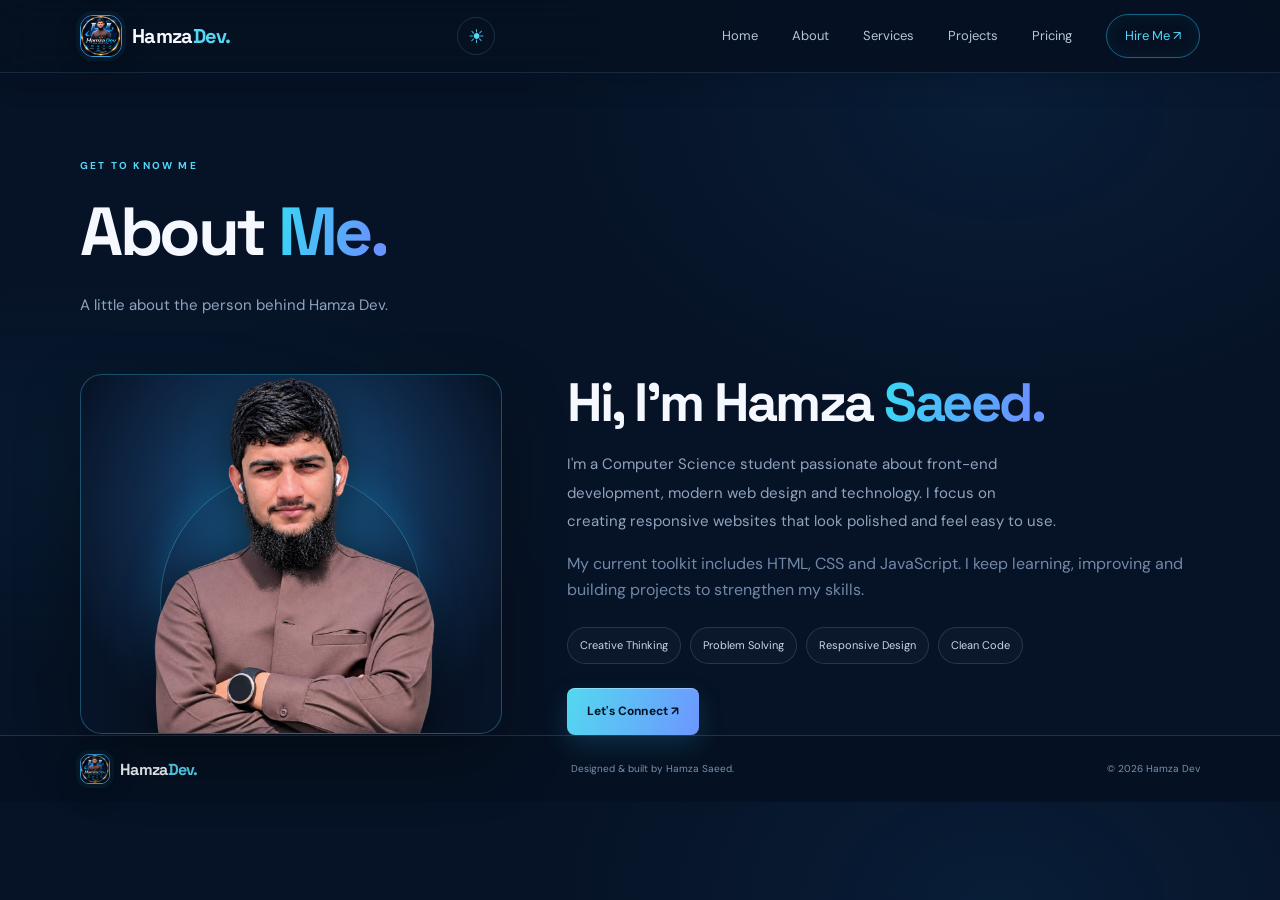
==== commit 1df0ae90: "Remove requested SEO, social, newsletter and WhatsApp features" ====
--- a/about.html
+++ b/about.html
@@ -1,14 +1 @@
-<!doctype html><html lang="en"><head><meta charset="utf-8"><meta name="viewport" content="width=device-width,initial-scale=1"><meta name="theme-color" content="#061225"><meta name="description" content="Hamza Dev — modern responsive websites and front-end development.">
-<meta name="robots" content="index,follow,max-image-preview:large">
-<link rel="canonical" href="https://itxhamza151-cloud.github.io/hamza-dev/about.html">
-<meta property="og:type" content="website">
-<meta property="og:site_name" content="Hamza Dev">
-<meta property="og:title" content="About | Hamza Dev">
-<meta property="og:description" content="Hamza Dev — modern responsive websites and front-end development.">
-<meta property="og:url" content="https://itxhamza151-cloud.github.io/hamza-dev/about.html">
-<meta property="og:image" content="https://itxhamza151-cloud.github.io/hamza-dev/file_000000005d3081fa9a6e9972d70a7e1d.png">
-<meta name="twitter:card" content="summary_large_image">
-<meta name="twitter:title" content="About | Hamza Dev">
-<meta name="twitter:description" content="Hamza Dev — modern responsive websites and front-end development.">
-<meta name="twitter:image" content="https://itxhamza151-cloud.github.io/hamza-dev/file_000000005d3081fa9a6e9972d70a7e1d.png"><link rel="icon" href="file_00000000063481f89736d1b24f86094d.png"><link rel="preconnect" href="https://fonts.googleapis.com"><link rel="preconnect" href="https://fonts.gstatic.com" crossorigin><link href="https://fonts.googleapis.com/css2?family=DM+Sans:wght@400;500;600;700&family=Space+Grotesk:wght@400;500;600;700&display=swap" rel="stylesheet"><link rel="stylesheet" href="style.css"><title>About | Hamza Dev</title><script src="google-integrations.js"></script>
-</head><body><header class="site-header"><nav class="nav container"><a class="brand" href="index.html"><img src="file_00000000063481f89736d1b24f86094d.png" alt="Hamza Dev logo"><span>Hamza<span class="brand-accent">Dev</span><i>.</i></span></a><button class="menu-toggle" aria-label="Open navigation" aria-expanded="false"><span></span><span></span></button><button class="theme-toggle" type="button" aria-label="Switch theme" title="Switch theme">☀</button><div class="nav-links"><a href="index.html">Home</a><a href="about.html">About</a><a href="services.html">Services</a><a href="projects.html">Projects</a><a href="pricing.html">Pricing</a><a class="nav-contact" href="hire-me.html">Hire Me ↗</a></div></nav></header><main><section class="page-intro container"><p class="eyebrow">GET TO KNOW ME</p><h1>About <span class="gradient">Me.</span></h1><p class="hero-lead">A little about the person behind Hamza Dev.</p></section><section class="container about-detail"><div class="about-mini-photo"><img src="file_000000005d3081fa9a6e9972d70a7e1d.png" alt="Hamza Saeed"></div><div><h2>Hi, I'm Hamza <span class="gradient">Saeed.</span></h2><p class="hero-lead">I'm a Computer Science student passionate about front-end development, modern web design and technology. I focus on creating responsive websites that look polished and feel easy to use.</p><p class="muted">My current toolkit includes HTML, CSS and JavaScript. I keep learning, improving and building projects to strengthen my skills.</p><div class="skill-pills"><span>Creative Thinking</span><span>Problem Solving</span><span>Responsive Design</span><span>Clean Code</span></div><a class="btn btn-primary" href="hire-me.html">Let's Connect ↗</a></div></section></main><a class="whatsapp-float" href="https://wa.me/923166301493" target="_blank" rel="noopener noreferrer" aria-label="Chat on WhatsApp"><span class="wa-3d-icon"><img src="https://cdn.simpleicons.org/whatsapp/FFFFFF" alt=""></span></a><footer class="footer"><div class="container"><a class="brand footer-brand" href="index.html"><img src="file_00000000063481f89736d1b24f86094d.png" alt=""><span>Hamza<span class="brand-accent">Dev</span><i>.</i></span></a><p>Designed & built by Hamza Saeed.</p><span>© <span id="year"></span> Hamza Dev</span></div></footer><script src="script.js"></script></body></html>+<!doctype html><html lang="en"><head><meta charset="utf-8"><meta name="viewport" content="width=device-width,initial-scale=1"><meta name="theme-color" content="#061225"><link rel="icon" href="file_00000000063481f89736d1b24f86094d.png"><link rel="preconnect" href="https://fonts.googleapis.com"><link rel="preconnect" href="https://fonts.gstatic.com" crossorigin><link href="https://fonts.googleapis.com/css2?family=DM+Sans:wght@400;500;600;700&family=Space+Grotesk:wght@400;500;600;700&display=swap" rel="stylesheet"><link rel="stylesheet" href="style.css"><title>About | Hamza Dev</title></head><body><header class="site-header"><nav class="nav container"><a class="brand" href="index.html"><img src="file_00000000063481f89736d1b24f86094d.png" alt="Hamza Dev logo"><span>Hamza<span class="brand-accent">Dev</span><i>.</i></span></a><button class="menu-toggle" aria-label="Open navigation" aria-expanded="false"><span></span><span></span></button><button class="theme-toggle" type="button" aria-label="Switch theme" title="Switch theme">☀</button><div class="nav-links"><a href="index.html">Home</a><a href="about.html">About</a><a href="services.html">Services</a><a href="projects.html">Projects</a><a href="pricing.html">Pricing</a><a class="nav-contact" href="hire-me.html">Hire Me ↗</a></div></nav></header><main><section class="page-intro container"><p class="eyebrow">GET TO KNOW ME</p><h1>About <span class="gradient">Me.</span></h1><p class="hero-lead">A little about the person behind Hamza Dev.</p></section><section class="container about-detail"><div class="about-mini-photo"><img src="file_000000005d3081fa9a6e9972d70a7e1d.png" alt="Hamza Saeed"></div><div><h2>Hi, I'm Hamza <span class="gradient">Saeed.</span></h2><p class="hero-lead">I'm a Computer Science student passionate about front-end development, modern web design and technology. I focus on creating responsive websites that look polished and feel easy to use.</p><p class="muted">My current toolkit includes HTML, CSS and JavaScript. I keep learning, improving and building projects to strengthen my skills.</p><div class="skill-pills"><span>Creative Thinking</span><span>Problem Solving</span><span>Responsive Design</span><span>Clean Code</span></div><a class="btn btn-primary" href="hire-me.html">Let's Connect ↗</a></div></section></main><footer class="footer"><div class="container"><a class="brand footer-brand" href="index.html"><img src="file_00000000063481f89736d1b24f86094d.png" alt=""><span>Hamza<span class="brand-accent">Dev</span><i>.</i></span></a><p>Designed & built by Hamza Saeed.</p><span>© <span id="year"></span> Hamza Dev</span></div></footer><script src="script.js"></script></body></html>
--- a/style.css
+++ b/style.css
@@ -457,3 +457,16 @@
 /* Booking and order request page */
 .order-main{padding:65px 0 75px}.order-intro{text-align:center;max-width:720px;margin:0 auto 35px}.order-intro h1{font:700 clamp(35px,6vw,58px) var(--display);margin:12px 0}.order-intro>p:last-child{font-size:13px;color:var(--muted);line-height:1.8}.order-shell{max-width:850px;margin:auto;padding:26px;border:1px solid var(--line);border-radius:16px;background:linear-gradient(145deg,#102744,#091a30)}.order-mode-tabs{display:grid;grid-template-columns:repeat(3,1fr);gap:8px;margin-bottom:24px}.order-mode{padding:12px 8px;border:1px solid var(--line);border-radius:9px;background:transparent;color:var(--muted);font:600 11px var(--font);cursor:pointer}.order-mode.active{border-color:var(--cyan);background:#27c8f511;color:var(--cyan)}.order-form-grid{display:grid;grid-template-columns:1fr 1fr;gap:15px}.order-form-grid label{display:block;font-size:11px;font-weight:700;color:var(--text)}.order-form-grid input,.order-form-grid select,.order-form-grid textarea{display:block;width:100%;margin-top:8px;padding:13px;border:1px solid var(--line);border-radius:8px;background:#07172a;color:var(--text);font:12px var(--font);outline:none}.order-form-grid input:focus,.order-form-grid select:focus,.order-form-grid textarea:focus{border-color:var(--cyan);box-shadow:0 0 0 3px #27c8f51a}.order-full{grid-column:1/-1}.order-submit{margin-top:20px}.order-help{font-size:10px;color:var(--muted);line-height:1.7}.order-confirmation{margin-top:25px;padding:23px;border:1px solid #38cba866;border-radius:12px;background:#38cba80d}.confirmation-icon{display:inline-flex;width:35px;height:35px;align-items:center;justify-content:center;border-radius:50%;background:#38cba822;color:#59e0b4;font-size:20px}.order-confirmation h2{font:600 22px var(--display);margin:12px 0 7px}.order-confirmation p{font-size:11px;color:var(--muted);line-height:1.7}.confirmation-actions{display:flex;gap:10px;flex-wrap:wrap;margin-top:16px}.order-disclaimer{max-width:850px;margin:18px auto 0;color:var(--muted);font-size:10px;line-height:1.8}:root[data-theme="light"] .order-shell{background:linear-gradient(145deg,#fff,#edf4fb);border-color:#d4e2f0}:root[data-theme="light"] .order-form-grid input,:root[data-theme="light"] .order-form-grid select,:root[data-theme="light"] .order-form-grid textarea{background:#fff;color:#14243a;border-color:#cbd9e8}
 @media(max-width:650px){.order-main{padding:42px 0}.order-shell{padding:17px}.order-mode-tabs{grid-template-columns:1fr}.order-form-grid{grid-template-columns:1fr}.order-full{grid-column:auto}.confirmation-actions{flex-direction:column}.confirmation-actions .btn{width:100%;text-align:center}}
+
+
+/* Social sharing, Google review link and newsletter */
+.site-tools{display:flex;align-items:center;justify-content:center;gap:14px;flex-wrap:wrap;margin-top:20px;padding-top:18px;border-top:1px solid var(--line)}
+.site-share{display:flex;align-items:center;gap:8px;flex-wrap:wrap}
+.site-share span{font-size:9px;letter-spacing:1.5px;color:var(--muted);font-weight:700;margin-right:4px}
+.site-share button,.site-review-link{border:1px solid var(--line);background:#102744;color:var(--text);border-radius:7px;padding:8px 12px;font:600 10px var(--font);cursor:pointer}
+.site-share button:hover,.site-review-link:hover{border-color:var(--cyan);color:var(--cyan)}
+.newsletter-form{display:flex;gap:10px;flex-wrap:wrap;margin-top:16px}
+.newsletter-form input{min-width:220px;flex:1;padding:13px 15px;border:1px solid var(--line);border-radius:8px;background:#07172a;color:var(--text);font:12px var(--font)}
+.newsletter-note{display:block;flex-basis:100%;font-size:10px;color:var(--muted);margin-top:5px}
+:root[data-theme="light"] .site-share button,:root[data-theme="light"] .site-review-link{background:#fff;color:#14243a}
+:root[data-theme="light"] .newsletter-form input{background:#fff;color:#14243a;border-color:#cbd9e8}
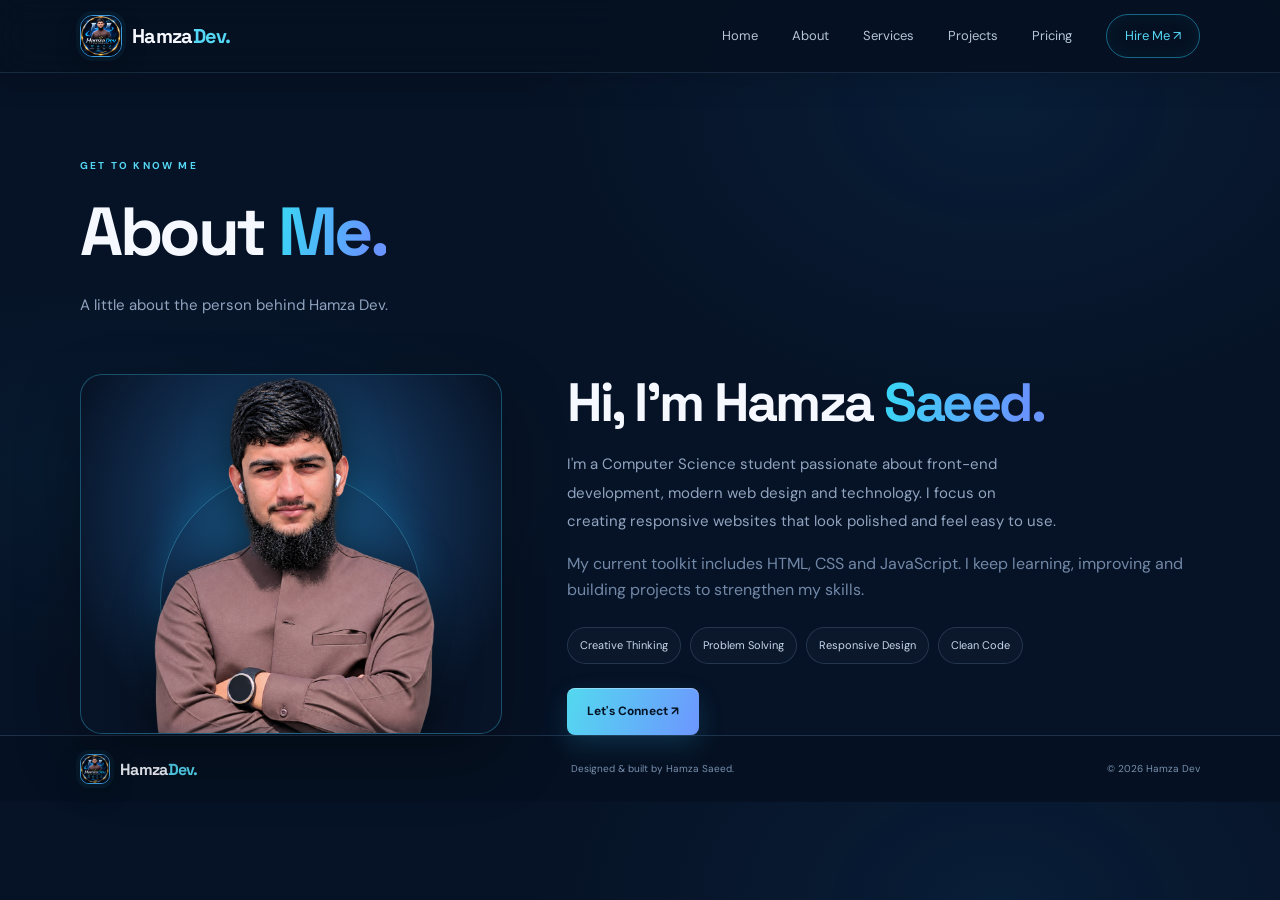
==== commit e786f179: "Remove requested portfolio features" ====
--- a/about.html
+++ b/about.html
@@ -1 +1 @@
-<!doctype html><html lang="en"><head><meta charset="utf-8"><meta name="viewport" content="width=device-width,initial-scale=1"><meta name="theme-color" content="#061225"><link rel="icon" href="file_00000000063481f89736d1b24f86094d.png"><link rel="preconnect" href="https://fonts.googleapis.com"><link rel="preconnect" href="https://fonts.gstatic.com" crossorigin><link href="https://fonts.googleapis.com/css2?family=DM+Sans:wght@400;500;600;700&family=Space+Grotesk:wght@400;500;600;700&display=swap" rel="stylesheet"><link rel="stylesheet" href="style.css"><title>About | Hamza Dev</title></head><body><header class="site-header"><nav class="nav container"><a class="brand" href="index.html"><img src="file_00000000063481f89736d1b24f86094d.png" alt="Hamza Dev logo"><span>Hamza<span class="brand-accent">Dev</span><i>.</i></span></a><button class="menu-toggle" aria-label="Open navigation" aria-expanded="false"><span></span><span></span></button><button class="theme-toggle" type="button" aria-label="Switch theme" title="Switch theme">☀</button><div class="nav-links"><a href="index.html">Home</a><a href="about.html">About</a><a href="services.html">Services</a><a href="projects.html">Projects</a><a href="pricing.html">Pricing</a><a class="nav-contact" href="hire-me.html">Hire Me ↗</a></div></nav></header><main><section class="page-intro container"><p class="eyebrow">GET TO KNOW ME</p><h1>About <span class="gradient">Me.</span></h1><p class="hero-lead">A little about the person behind Hamza Dev.</p></section><section class="container about-detail"><div class="about-mini-photo"><img src="file_000000005d3081fa9a6e9972d70a7e1d.png" alt="Hamza Saeed"></div><div><h2>Hi, I'm Hamza <span class="gradient">Saeed.</span></h2><p class="hero-lead">I'm a Computer Science student passionate about front-end development, modern web design and technology. I focus on creating responsive websites that look polished and feel easy to use.</p><p class="muted">My current toolkit includes HTML, CSS and JavaScript. I keep learning, improving and building projects to strengthen my skills.</p><div class="skill-pills"><span>Creative Thinking</span><span>Problem Solving</span><span>Responsive Design</span><span>Clean Code</span></div><a class="btn btn-primary" href="hire-me.html">Let's Connect ↗</a></div></section></main><footer class="footer"><div class="container"><a class="brand footer-brand" href="index.html"><img src="file_00000000063481f89736d1b24f86094d.png" alt=""><span>Hamza<span class="brand-accent">Dev</span><i>.</i></span></a><p>Designed & built by Hamza Saeed.</p><span>© <span id="year"></span> Hamza Dev</span></div></footer><script src="script.js"></script></body></html>+<!doctype html><html lang="en"><head><meta charset="utf-8"><meta name="viewport" content="width=device-width,initial-scale=1"><meta name="theme-color" content="#061225"><link rel="icon" href="file_00000000063481f89736d1b24f86094d.png"><link rel="preconnect" href="https://fonts.googleapis.com"><link rel="preconnect" href="https://fonts.gstatic.com" crossorigin><link href="https://fonts.googleapis.com/css2?family=DM+Sans:wght@400;500;600;700&family=Space+Grotesk:wght@400;500;600;700&display=swap" rel="stylesheet"><link rel="stylesheet" href="style.css"><title>About | Hamza Dev</title></head><body><header class="site-header"><nav class="nav container"><a class="brand" href="index.html"><img src="file_00000000063481f89736d1b24f86094d.png" alt="Hamza Dev logo"><span>Hamza<span class="brand-accent">Dev</span><i>.</i></span></a><div class="nav-links"><a href="index.html">Home</a><a href="about.html">About</a><a href="services.html">Services</a><a href="projects.html">Projects</a><a href="pricing.html">Pricing</a><a class="nav-contact" href="hire-me.html">Hire Me ↗</a></div></nav></header><main><section class="page-intro container"><p class="eyebrow">GET TO KNOW ME</p><h1>About <span class="gradient">Me.</span></h1><p class="hero-lead">A little about the person behind Hamza Dev.</p></section><section class="container about-detail"><div class="about-mini-photo"><img src="file_000000005d3081fa9a6e9972d70a7e1d.png" alt="Hamza Saeed"></div><div><h2>Hi, I'm Hamza <span class="gradient">Saeed.</span></h2><p class="hero-lead">I'm a Computer Science student passionate about front-end development, modern web design and technology. I focus on creating responsive websites that look polished and feel easy to use.</p><p class="muted">My current toolkit includes HTML, CSS and JavaScript. I keep learning, improving and building projects to strengthen my skills.</p><div class="skill-pills"><span>Creative Thinking</span><span>Problem Solving</span><span>Responsive Design</span><span>Clean Code</span></div><a class="btn btn-primary" href="hire-me.html">Let's Connect ↗</a></div></section></main><footer class="footer"><div class="container"><a class="brand footer-brand" href="index.html"><img src="file_00000000063481f89736d1b24f86094d.png" alt=""><span>Hamza<span class="brand-accent">Dev</span><i>.</i></span></a><p>Designed & built by Hamza Saeed.</p><span>© <span id="year"></span> Hamza Dev</span></div></footer><script src="script.js"></script></body></html>
--- a/style.css
+++ b/style.css
@@ -457,16 +457,3 @@
 /* Booking and order request page */
 .order-main{padding:65px 0 75px}.order-intro{text-align:center;max-width:720px;margin:0 auto 35px}.order-intro h1{font:700 clamp(35px,6vw,58px) var(--display);margin:12px 0}.order-intro>p:last-child{font-size:13px;color:var(--muted);line-height:1.8}.order-shell{max-width:850px;margin:auto;padding:26px;border:1px solid var(--line);border-radius:16px;background:linear-gradient(145deg,#102744,#091a30)}.order-mode-tabs{display:grid;grid-template-columns:repeat(3,1fr);gap:8px;margin-bottom:24px}.order-mode{padding:12px 8px;border:1px solid var(--line);border-radius:9px;background:transparent;color:var(--muted);font:600 11px var(--font);cursor:pointer}.order-mode.active{border-color:var(--cyan);background:#27c8f511;color:var(--cyan)}.order-form-grid{display:grid;grid-template-columns:1fr 1fr;gap:15px}.order-form-grid label{display:block;font-size:11px;font-weight:700;color:var(--text)}.order-form-grid input,.order-form-grid select,.order-form-grid textarea{display:block;width:100%;margin-top:8px;padding:13px;border:1px solid var(--line);border-radius:8px;background:#07172a;color:var(--text);font:12px var(--font);outline:none}.order-form-grid input:focus,.order-form-grid select:focus,.order-form-grid textarea:focus{border-color:var(--cyan);box-shadow:0 0 0 3px #27c8f51a}.order-full{grid-column:1/-1}.order-submit{margin-top:20px}.order-help{font-size:10px;color:var(--muted);line-height:1.7}.order-confirmation{margin-top:25px;padding:23px;border:1px solid #38cba866;border-radius:12px;background:#38cba80d}.confirmation-icon{display:inline-flex;width:35px;height:35px;align-items:center;justify-content:center;border-radius:50%;background:#38cba822;color:#59e0b4;font-size:20px}.order-confirmation h2{font:600 22px var(--display);margin:12px 0 7px}.order-confirmation p{font-size:11px;color:var(--muted);line-height:1.7}.confirmation-actions{display:flex;gap:10px;flex-wrap:wrap;margin-top:16px}.order-disclaimer{max-width:850px;margin:18px auto 0;color:var(--muted);font-size:10px;line-height:1.8}:root[data-theme="light"] .order-shell{background:linear-gradient(145deg,#fff,#edf4fb);border-color:#d4e2f0}:root[data-theme="light"] .order-form-grid input,:root[data-theme="light"] .order-form-grid select,:root[data-theme="light"] .order-form-grid textarea{background:#fff;color:#14243a;border-color:#cbd9e8}
 @media(max-width:650px){.order-main{padding:42px 0}.order-shell{padding:17px}.order-mode-tabs{grid-template-columns:1fr}.order-form-grid{grid-template-columns:1fr}.order-full{grid-column:auto}.confirmation-actions{flex-direction:column}.confirmation-actions .btn{width:100%;text-align:center}}
-
-
-/* Social sharing, Google review link and newsletter */
-.site-tools{display:flex;align-items:center;justify-content:center;gap:14px;flex-wrap:wrap;margin-top:20px;padding-top:18px;border-top:1px solid var(--line)}
-.site-share{display:flex;align-items:center;gap:8px;flex-wrap:wrap}
-.site-share span{font-size:9px;letter-spacing:1.5px;color:var(--muted);font-weight:700;margin-right:4px}
-.site-share button,.site-review-link{border:1px solid var(--line);background:#102744;color:var(--text);border-radius:7px;padding:8px 12px;font:600 10px var(--font);cursor:pointer}
-.site-share button:hover,.site-review-link:hover{border-color:var(--cyan);color:var(--cyan)}
-.newsletter-form{display:flex;gap:10px;flex-wrap:wrap;margin-top:16px}
-.newsletter-form input{min-width:220px;flex:1;padding:13px 15px;border:1px solid var(--line);border-radius:8px;background:#07172a;color:var(--text);font:12px var(--font)}
-.newsletter-note{display:block;flex-basis:100%;font-size:10px;color:var(--muted);margin-top:5px}
-:root[data-theme="light"] .site-share button,:root[data-theme="light"] .site-review-link{background:#fff;color:#14243a}
-:root[data-theme="light"] .newsletter-form input{background:#fff;color:#14243a;border-color:#cbd9e8}
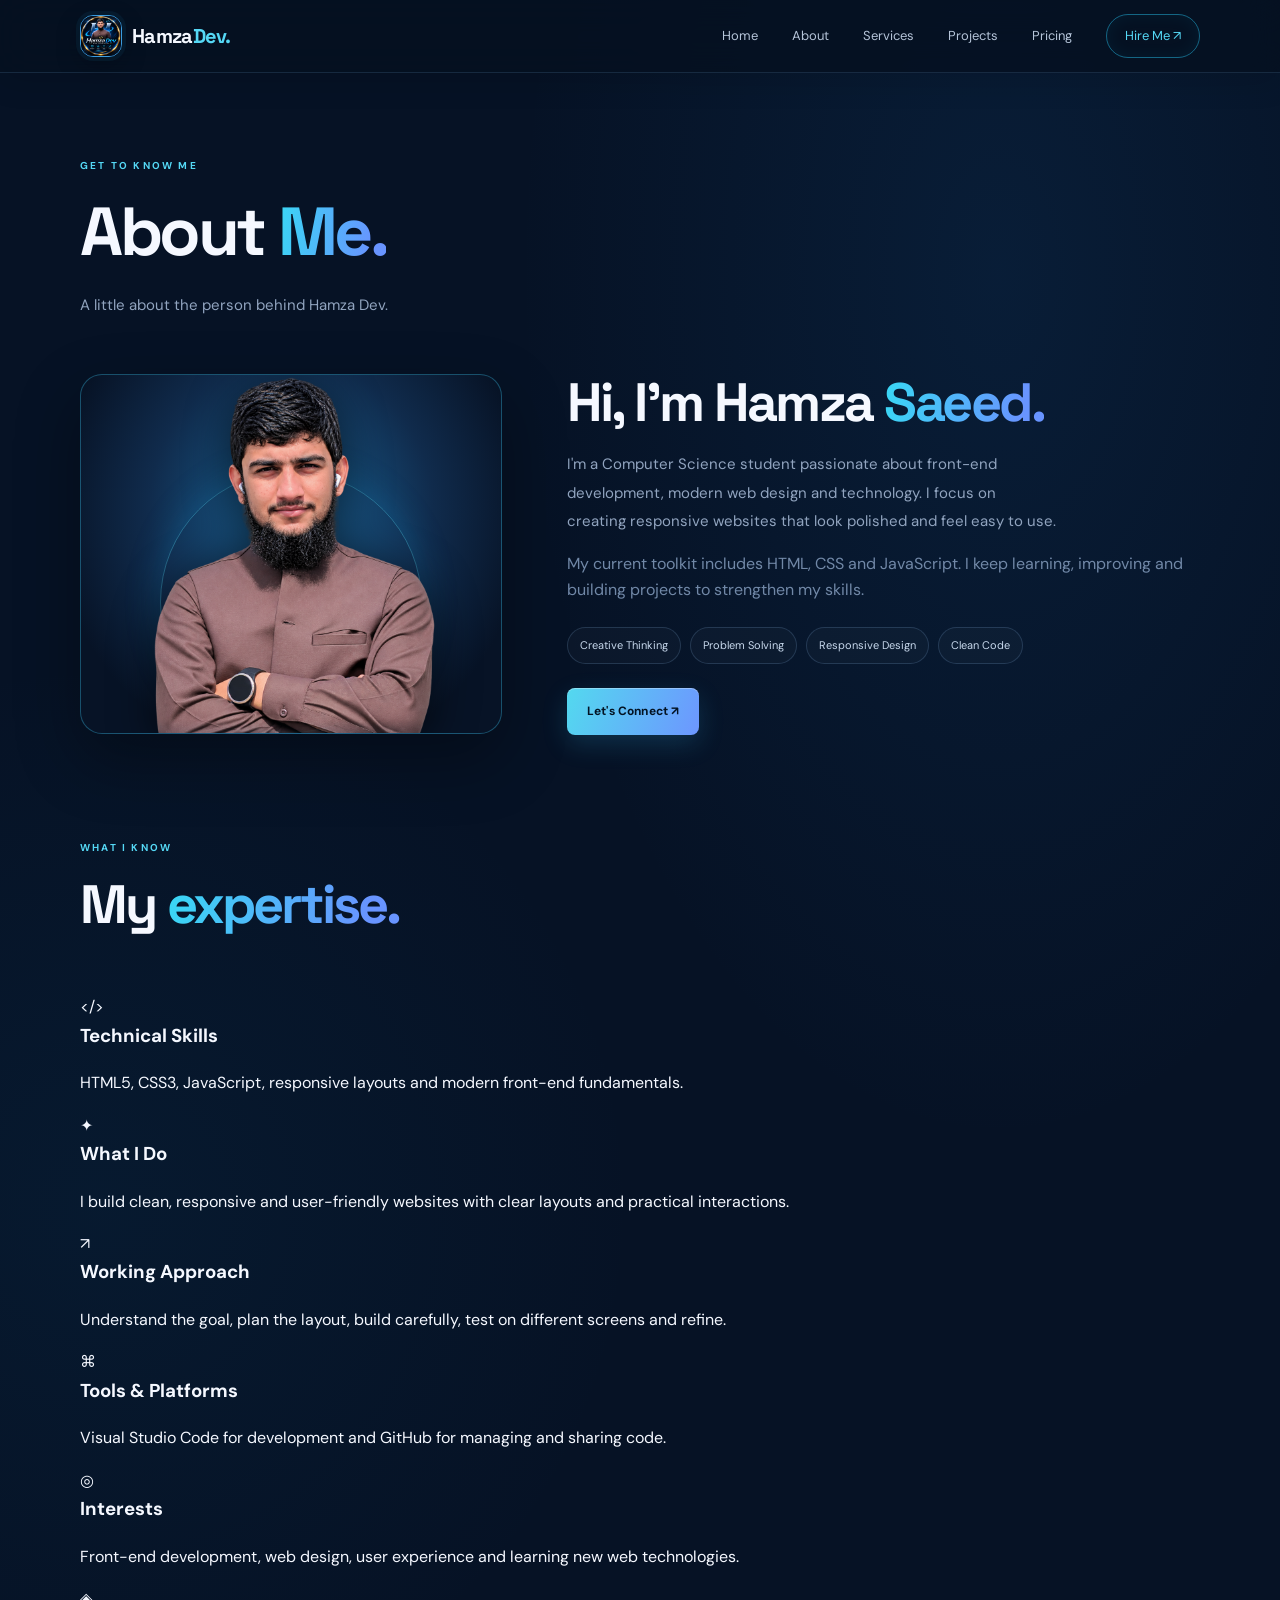
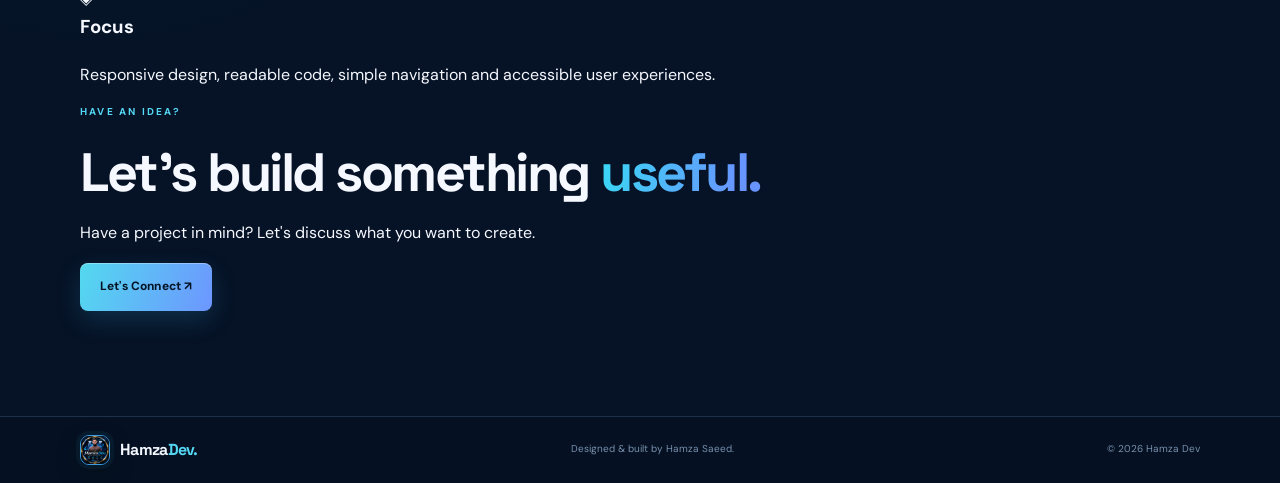
==== commit 4458d997: "Add About page expertise and working sections" ====
--- a/about.html
+++ b/about.html
@@ -1 +1,13 @@
-<!doctype html><html lang="en"><head><meta charset="utf-8"><meta name="viewport" content="width=device-width,initial-scale=1"><meta name="theme-color" content="#061225"><link rel="icon" href="file_00000000063481f89736d1b24f86094d.png"><link rel="preconnect" href="https://fonts.googleapis.com"><link rel="preconnect" href="https://fonts.gstatic.com" crossorigin><link href="https://fonts.googleapis.com/css2?family=DM+Sans:wght@400;500;600;700&family=Space+Grotesk:wght@400;500;600;700&display=swap" rel="stylesheet"><link rel="stylesheet" href="style.css"><title>About | Hamza Dev</title></head><body><header class="site-header"><nav class="nav container"><a class="brand" href="index.html"><img src="file_00000000063481f89736d1b24f86094d.png" alt="Hamza Dev logo"><span>Hamza<span class="brand-accent">Dev</span><i>.</i></span></a><div class="nav-links"><a href="index.html">Home</a><a href="about.html">About</a><a href="services.html">Services</a><a href="projects.html">Projects</a><a href="pricing.html">Pricing</a><a class="nav-contact" href="hire-me.html">Hire Me ↗</a></div></nav></header><main><section class="page-intro container"><p class="eyebrow">GET TO KNOW ME</p><h1>About <span class="gradient">Me.</span></h1><p class="hero-lead">A little about the person behind Hamza Dev.</p></section><section class="container about-detail"><div class="about-mini-photo"><img src="file_000000005d3081fa9a6e9972d70a7e1d.png" alt="Hamza Saeed"></div><div><h2>Hi, I'm Hamza <span class="gradient">Saeed.</span></h2><p class="hero-lead">I'm a Computer Science student passionate about front-end development, modern web design and technology. I focus on creating responsive websites that look polished and feel easy to use.</p><p class="muted">My current toolkit includes HTML, CSS and JavaScript. I keep learning, improving and building projects to strengthen my skills.</p><div class="skill-pills"><span>Creative Thinking</span><span>Problem Solving</span><span>Responsive Design</span><span>Clean Code</span></div><a class="btn btn-primary" href="hire-me.html">Let's Connect ↗</a></div></section></main><footer class="footer"><div class="container"><a class="brand footer-brand" href="index.html"><img src="file_00000000063481f89736d1b24f86094d.png" alt=""><span>Hamza<span class="brand-accent">Dev</span><i>.</i></span></a><p>Designed & built by Hamza Saeed.</p><span>© <span id="year"></span> Hamza Dev</span></div></footer><script src="script.js"></script></body></html>+<!doctype html><html lang="en"><head><meta charset="utf-8"><meta name="viewport" content="width=device-width,initial-scale=1"><meta name="theme-color" content="#061225"><link rel="icon" href="file_00000000063481f89736d1b24f86094d.png"><link rel="preconnect" href="https://fonts.googleapis.com"><link rel="preconnect" href="https://fonts.gstatic.com" crossorigin><link href="https://fonts.googleapis.com/css2?family=DM+Sans:wght@400;500;600;700&family=Space+Grotesk:wght@400;500;600;700&display=swap" rel="stylesheet"><link rel="stylesheet" href="style.css"><title>About | Hamza Dev</title></head><body><header class="site-header"><nav class="nav container"><a class="brand" href="index.html"><img src="file_00000000063481f89736d1b24f86094d.png" alt="Hamza Dev logo"><span>Hamza<span class="brand-accent">Dev</span><i>.</i></span></a><div class="nav-links"><a href="index.html">Home</a><a href="about.html">About</a><a href="services.html">Services</a><a href="projects.html">Projects</a><a href="pricing.html">Pricing</a><a class="nav-contact" href="hire-me.html">Hire Me ↗</a></div></nav></header><main><section class="page-intro container"><p class="eyebrow">GET TO KNOW ME</p><h1>About <span class="gradient">Me.</span></h1><p class="hero-lead">A little about the person behind Hamza Dev.</p></section><section class="container about-detail"><div class="about-mini-photo"><img src="file_000000005d3081fa9a6e9972d70a7e1d.png" alt="Hamza Saeed"></div><div><h2>Hi, I'm Hamza <span class="gradient">Saeed.</span></h2><p class="hero-lead">I'm a Computer Science student passionate about front-end development, modern web design and technology. I focus on creating responsive websites that look polished and feel easy to use.</p><p class="muted">My current toolkit includes HTML, CSS and JavaScript. I keep learning, improving and building projects to strengthen my skills.</p><div class="skill-pills"><span>Creative Thinking</span><span>Problem Solving</span><span>Responsive Design</span><span>Clean Code</span></div><a class="btn btn-primary" href="hire-me.html">Let's Connect ↗</a></div></section>
+<section class="section about-more"><div class="container">
+<div class="section-top"><div><p class="eyebrow">WHAT I KNOW</p><h2>My <span class="gradient">expertise.</span></h2></div></div>
+<div class="about-info-grid">
+<article class="about-info-card"><span class="about-info-icon">&lt;/&gt;</span><h3>Technical Skills</h3><p>HTML5, CSS3, JavaScript, responsive layouts and modern front-end fundamentals.</p></article>
+<article class="about-info-card"><span class="about-info-icon">✦</span><h3>What I Do</h3><p>I build clean, responsive and user-friendly websites with clear layouts and practical interactions.</p></article>
+<article class="about-info-card"><span class="about-info-icon">↗</span><h3>Working Approach</h3><p>Understand the goal, plan the layout, build carefully, test on different screens and refine.</p></article>
+<article class="about-info-card"><span class="about-info-icon">⌘</span><h3>Tools & Platforms</h3><p>Visual Studio Code for development and GitHub for managing and sharing code.</p></article>
+<article class="about-info-card"><span class="about-info-icon">◎</span><h3>Interests</h3><p>Front-end development, web design, user experience and learning new web technologies.</p></article>
+<article class="about-info-card"><span class="about-info-icon">◈</span><h3>Focus</h3><p>Responsive design, readable code, simple navigation and accessible user experiences.</p></article>
+</div>
+<div class="about-build-cta"><div><p class="eyebrow">HAVE AN IDEA?</p><h2>Let's build something <span class="gradient">useful.</span></h2><p>Have a project in mind? Let's discuss what you want to create.</p></div><a class="btn btn-primary" href="hire-me.html">Let's Connect ↗</a></div>
+</div></section></main><footer class="footer"><div class="container"><a class="brand footer-brand" href="index.html"><img src="file_00000000063481f89736d1b24f86094d.png" alt=""><span>Hamza<span class="brand-accent">Dev</span><i>.</i></span></a><p>Designed & built by Hamza Saeed.</p><span>© <span id="year"></span> Hamza Dev</span></div></footer><script src="script.js"></script></body></html>
--- a/style.css
+++ b/style.css
@@ -1,16 +1,16 @@
 :root{--bg:#071326;--bg2:#0a1b34;--panel:#0d203b;--text:#f5f8ff;--muted:#91a4bf;--line:rgba(148,185,225,.15);--cyan:#27c8f5;--blue:#477cff;--font:'DM Sans',sans-serif;--display:'Space Grotesk',sans-serif}
 *{box-sizing:border-box}html{scroll-behavior:smooth;scroll-padding-top:84px}body{margin:0;background:var(--bg);color:var(--text);font-family:var(--font);line-height:1.65;overflow-x:hidden}a{color:inherit;text-decoration:none}.container{width:min(1120px,calc(100% - 48px));margin:auto}
 .ambient{position:absolute;pointer-events:none;border-radius:50%;filter:blur(100px);opacity:.15;z-index:-1}.ambient-a{width:420px;height:420px;background:#167bff;top:80px;right:-170px}.ambient-b{width:360px;height:360px;background:#00d4ff;top:650px;left:-200px}
-.site-header{position:sticky;top:0;z-index:50;background:rgba(7,19,38,.9);backdrop-filter:blur(18px);border-bottom:1px solid var(--line)}.nav{height:72px;display:flex;align-items:center;justify-content:space-between}.brand{display:flex;align-items:center;gap:10px;font:700 20px var(--display);letter-spacing:-.7px}.brand img{height:42px;width:42px;object-fit:cover;object-position:center;border-radius:50%;border:1px solid #3a9bdf;box-shadow:0 0 18px #168de655}.brand-accent,.brand i{color:var(--cyan);font-style:normal}.nav-links{display:flex;align-items:center;gap:34px;font-size:13px;color:#b6c5d9}.nav-links a{transition:color .2s}.nav-links a:hover{color:var(--cyan)}.nav-contact{padding:10px 17px;border:1px solid #27c8f577;border-radius:6px;color:var(--cyan)}.nav-contact b{margin-left:12px}.menu-toggle{display:none;background:none;border:0;padding:8px}.menu-toggle span{display:block;width:24px;height:2px;background:white;margin:6px}
+.site-header{position:sticky;top:0;z-index:50;background:rgba(7,19,38,.9);backdrop-filter:blur(18px);border-bottom:1px solid var(--line)}.nav{height:72px;display:flex;align-items:center;justify-content:space-between}.brand{display:flex;align-items:center;gap:10px;font:700 20px var(--display);letter-spacing:-.7px}.brand img{height:42px;width:42px;object-fit:cover;object-position:center;border-radius:50%;border:1px solid #3a9bdf;box-shadow:0 0 18px #168de655}.brand-accent,.brand i{color:var(--cyan);font-style:normal}.nav-links{display:flex;align-items:center;gap:34px;font-size:13px;color:#b6c5d9}.nav-links a{transition:color .2s}.nav-links a:hover{color:var(--cyan)}.nav-contact{padding:10px 17px;border:1px solid #27c8f577;border-radius:6px;color:var(--cyan)}.nav-contact b{margin-left:12px}
 .hero{min-height:690px;padding:88px 0 35px;position:relative;overflow:hidden}.hero-grid{display:grid;grid-template-columns:1.02fr .98fr;align-items:center;gap:28px}.eyebrow{font-size:10px;letter-spacing:2.2px;font-weight:700;color:var(--cyan);margin:0 0 22px}.pulse{display:inline-block;width:7px;height:7px;background:var(--cyan);border-radius:50%;margin-right:9px;box-shadow:0 0 0 0 #27c8f577;animation:pulse 2s infinite}h1,h2,h3,p{margin-top:0}h1,h2{font-family:var(--display);letter-spacing:-2.5px;line-height:1.1}h1{font-size:clamp(46px,5.7vw,72px);margin-bottom:24px}h2{font-size:clamp(38px,4.4vw,54px);margin-bottom:18px}.gradient{background:linear-gradient(100deg,#38d9f4,#6894ff 85%);-webkit-background-clip:text;background-clip:text;color:transparent}.hero-lead{font-size:16px;line-height:1.9;color:var(--muted);max-width:535px}.hero-lead strong{color:#fff;font-weight:600}.hero-actions{display:flex;align-items:center;gap:14px;margin:30px 0 35px}.btn{display:inline-flex;align-items:center;justify-content:center;padding:14px 20px;border-radius:6px;font-size:12px;font-weight:700;transition:transform .25s,box-shadow .25s}.btn:hover{transform:translateY(-3px)}.btn-primary{color:#031323;background:linear-gradient(105deg,#32d5ed,#6a9bff);box-shadow:0 8px 28px #20b8e52a}.btn-primary:hover{box-shadow:0 12px 35px #20b8e555}.btn span{margin-left:12px}.btn-quiet{color:#c6d4e7;border:1px solid var(--line)}.hero-tags{display:flex;gap:8px;flex-wrap:wrap}.hero-tags span{font-size:10px;color:#a7bad2;padding:6px 10px;border:1px solid var(--line);border-radius:4px;background:#ffffff05}
 .portrait-stage{height:510px;position:relative;display:grid;place-items:center;isolation:isolate}.portrait-halo{position:absolute;width:390px;height:390px;border-radius:50%;background:radial-gradient(circle,#1b8cd64a 0%,#12549c22 48%,transparent 72%);filter:blur(18px);z-index:-2;animation:halo 5s ease-in-out infinite alternate}.portrait-ring{position:absolute;border:1px solid #36c8f52e;border-radius:50%;z-index:-1}.ring-one{width:390px;height:390px;animation:spin 32s linear infinite}.ring-two{width:465px;height:465px;border-style:dashed;border-color:#578bce25;animation:spin 48s linear infinite reverse}.portrait{position:absolute;bottom:-1px;width:min(100%,510px);height:500px;object-fit:contain;object-position:center bottom;filter:drop-shadow(0 18px 32px #0009);animation:portrait-in 1.1s cubic-bezier(.2,.8,.2,1) both}.float-chip{position:absolute;display:flex;align-items:center;gap:10px;padding:11px 14px;border:1px solid #6cb7ed3d;background:#0b1c34e8;backdrop-filter:blur(12px);border-radius:9px;box-shadow:0 15px 40px #0005;animation:float 5s ease-in-out infinite}.float-chip b,.float-chip small{display:block}.float-chip b{font-size:11px}.float-chip small{font-size:9px;color:var(--muted)}.chip-icon{height:32px;width:32px;display:grid;place-items:center;border-radius:7px;background:#27c8f51b;color:var(--cyan);font:700 12px var(--display)}.chip-code{top:115px;right:-2px}.chip-responsive{bottom:85px;left:-5px;animation-delay:-2.2s}.orbit-dot{position:absolute;width:9px;height:9px;border-radius:50%;background:var(--cyan);top:60px;left:24%;box-shadow:0 0 18px var(--cyan)}.hero-bottom{display:flex;align-items:center;gap:14px;margin-top:8px;color:#6f87a5;font-size:9px;letter-spacing:1.8px}.scroll-line{width:45px;height:1px;background:linear-gradient(90deg,var(--cyan),transparent)}.hero-bottom span:last-child{margin-left:auto}
 .section{padding:105px 0}.services{background:linear-gradient(180deg,#09182d 0%,#0a1b32 100%);border-top:1px solid var(--line);border-bottom:1px solid var(--line)}.section-top{display:flex;align-items:end;justify-content:space-between;gap:45px;margin-bottom:42px}.section-top .eyebrow{margin-bottom:18px}.muted{color:#7188a7}.section-note{max-width:370px;color:var(--muted);font-size:13px;line-height:1.9;margin-bottom:7px}.service-grid{display:grid;grid-template-columns:repeat(3,1fr);gap:17px}.service-card{position:relative;min-height:290px;padding:27px 25px;background:linear-gradient(145deg,#102744,#0b1c33);border:1px solid var(--line);border-radius:11px;overflow:hidden;transition:transform .35s,border-color .35s,box-shadow .35s}.service-card:before{content:'';position:absolute;inset:0;background:radial-gradient(circle at 100% 0%,#25c8f51b,transparent 48%);opacity:0;transition:opacity .35s}.service-card:hover{transform:translateY(-8px);border-color:#32c8f577;box-shadow:0 22px 50px #0004}.service-card:hover:before{opacity:1}.service-number{position:absolute;right:24px;top:23px;color:#6882a2;font:12px var(--display)}.service-icon{width:52px;height:52px;border-radius:10px;background:#24c6f31a;border:1px solid #3ecdf43d;display:grid;place-items:center;margin-bottom:28px;color:var(--cyan)}.icon-layout{grid-template-columns:repeat(2,9px);grid-template-rows:repeat(2,9px);gap:4px}.icon-layout span{border:1.5px solid var(--cyan);border-radius:2px;width:9px;height:9px}.icon-responsive span{width:23px;height:34px;border:1.5px solid var(--cyan);border-radius:4px;position:relative}.icon-responsive span:after{content:'';position:absolute;width:7px;height:2px;background:var(--cyan);bottom:3px;left:7px;border-radius:2px}.icon-code span{font:700 14px var(--display)}.service-card h3{font:600 19px var(--display);margin-bottom:9px}.service-card p{font-size:12px;color:var(--muted);line-height:1.8;max-width:280px;margin-bottom:20px}.service-card>a{font-size:10px;font-weight:700;color:var(--cyan);letter-spacing:.3px}.service-card>a b{margin-left:9px}
 .work{background:#071326}.work-wrap{display:grid;grid-template-columns:.9fr 1.1fr;align-items:center;gap:65px}.work-copy .eyebrow{margin-bottom:18px}.work-copy>p:not(.eyebrow){color:var(--muted);font-size:13px;line-height:1.9;max-width:400px;margin:23px 0}.text-link{font-size:12px;font-weight:700;color:var(--cyan)}.text-link span{margin-left:10px}.work-panel{position:relative;border:1px solid #3b83bd55;border-radius:12px;background:linear-gradient(145deg,#102844,#0a1a30);padding:13px;box-shadow:0 25px 70px #0005;transform:perspective(900px) rotateY(-7deg);transition:transform .5s}.work-panel:hover{transform:perspective(900px) rotateY(0) translateY(-5px)}.panel-top{height:28px;display:flex;align-items:center;gap:5px;border-bottom:1px solid var(--line);margin-bottom:16px}.panel-top>span{width:6px;height:6px;border-radius:50%;background:#f17d83}.panel-top>span:nth-child(2){background:#f0c46a}.panel-top>span:nth-child(3){background:#5fd3a4}.panel-top b{margin-left:auto;font-size:9px;color:#8199b6;font-weight:500}.panel-body{display:grid;grid-template-columns:36px 1fr;min-height:220px}.panel-side{border-right:1px solid var(--line);display:flex;flex-direction:column;gap:18px;padding:10px}.panel-side i{width:13px;height:13px;border-radius:4px;background:#23476c}.panel-side i:first-child{background:#28bfe9}.panel-content{padding:17px 22px}.panel-kicker{height:5px;width:25%;background:#28bfe9;border-radius:5px;margin-bottom:15px}.panel-heading{height:13px;width:76%;background:#d6e8f7;border-radius:3px;margin-bottom:8px}.panel-heading.short{width:55%}.panel-copy{height:6px;width:85%;background:#52708f;border-radius:5px;margin:16px 0 8px}.panel-copy:after{content:'';display:block;width:70%;height:6px;background:#52708f;border-radius:5px;margin-top:11px}.panel-button{height:18px;width:65px;border-radius:4px;background:linear-gradient(90deg,#31d0e8,#638cff);margin-top:24px}.panel-cards{display:flex;gap:8px;margin-top:23px}.panel-cards i{height:48px;flex:1;border:1px solid #365777;border-radius:5px;background:linear-gradient(140deg,#173957,#10223a)}.panel-caption{text-align:right;font-size:8px;letter-spacing:1.7px;color:#6f8bab;padding:12px 4px 2px}
-.contact{padding-top:55px}.contact-card{position:relative;overflow:hidden;text-align:center;padding:74px 25px 25px;background:linear-gradient(145deg,#102945,#0b1b32);border:1px solid #38bff044;border-radius:15px}.contact-glow{position:absolute;width:400px;height:200px;top:-150px;left:50%;transform:translateX(-50%);background:#16bde8;filter:blur(100px);opacity:.25}.contact-card .eyebrow,.contact-card h2,.contact-card>p,.contact-card>.btn{position:relative}.contact-card h2{font-size:clamp(45px,6vw,68px)}.contact-card>p:not(.eyebrow){max-width:470px;margin:0 auto 27px;color:var(--muted);font-size:13px}.contact-foot{display:flex;justify-content:center;gap:26px;margin-top:54px;padding-top:18px;border-top:1px solid var(--line);font-size:9px;letter-spacing:1.5px;color:#7890ad}.contact-foot a{color:#b9cbe0}.whatsapp-cta{background:#19b96b;color:#04170e;box-shadow:0 10px 30px rgba(25,185,107,.2)}.whatsapp-cta:hover{background:#25d879;transform:translateY(-2px)}.contact-email{margin:16px auto 0!important;font-size:13px!important;color:var(--muted)!important}.contact-email a{color:#8ce8b5;text-decoration:none}.whatsapp-float{position:fixed;right:24px;bottom:24px;z-index:60;display:flex;align-items:center;gap:9px;padding:13px 18px;border-radius:999px;background:#19b96b;color:#04170e;text-decoration:none;font-size:13px;font-weight:700;box-shadow:0 10px 32px rgba(0,0,0,.28);transition:transform .2s,background .2s}.whatsapp-float:hover{transform:translateY(-3px);background:#25d879}.whatsapp-float span:first-child{font-size:20px;line-height:1}
+.contact{padding-top:55px}.contact-card{position:relative;overflow:hidden;text-align:center;padding:74px 25px 25px;background:linear-gradient(145deg,#102945,#0b1b32);border:1px solid #38bff044;border-radius:15px}.contact-glow{position:absolute;width:400px;height:200px;top:-150px;left:50%;transform:translateX(-50%);background:#16bde8;filter:blur(100px);opacity:.25}.contact-card .eyebrow,.contact-card h2,.contact-card>p,.contact-card>.btn{position:relative}.contact-card h2{font-size:clamp(45px,6vw,68px)}.contact-card>p:not(.eyebrow){max-width:470px;margin:0 auto 27px;color:var(--muted);font-size:13px}.contact-foot{display:flex;justify-content:center;gap:26px;margin-top:54px;padding-top:18px;border-top:1px solid var(--line);font-size:9px;letter-spacing:1.5px;color:#7890ad}.contact-foot a{color:#b9cbe0}.whatsapp-cta{background:#19b96b;color:#04170e;box-shadow:0 10px 30px rgba(25,185,107,.2)}.whatsapp-cta:hover{background:#25d879;transform:translateY(-2px)}.contact-email{margin:16px auto 0!important;font-size:13px!important;color:var(--muted)!important}.contact-email a{color:#8ce8b5;text-decoration:none}
 .footer{border-top:1px solid var(--line);padding:18px 0}.footer>.container{display:flex;align-items:center;justify-content:space-between}.footer-brand{font-size:16px}.footer-brand img{height:30px;width:30px}.footer p,.footer>.container>span{font-size:10px;color:#7890ad;margin:0}
-.reveal{opacity:0;transform:translateY(25px);transition:opacity .8s ease,transform .8s cubic-bezier(.2,.7,.2,1)}.reveal.is-visible{opacity:1;transform:translateY(0)}@keyframes pulse{0%{box-shadow:0 0 0 0 #27c8f577}70%{box-shadow:0 0 0 9px #27c8f500}100%{box-shadow:0 0 0 0 #27c8f500}}@keyframes spin{to{transform:rotate(360deg)}}@keyframes halo{to{transform:scale(1.12);opacity:.7}}@keyframes float{0%,100%{transform:translateY(0)}50%{transform:translateY(-9px)}}@keyframes portrait-in{from{opacity:0;transform:translateY(35px) scale(.96)}to{opacity:1;transform:translateY(0) scale(1)}}@media(prefers-reduced-motion:reduce){*,*:before,*:after{scroll-behavior:auto!important;animation-duration:.01ms!important;animation-iteration-count:1!important;transition-duration:.01ms!important}.reveal{opacity:1;transform:none}}
+@keyframes pulse{0%{box-shadow:0 0 0 0 #27c8f577}70%{box-shadow:0 0 0 9px #27c8f500}100%{box-shadow:0 0 0 0 #27c8f500}}@keyframes spin{to{transform:rotate(360deg)}}@keyframes halo{to{transform:scale(1.12);opacity:.7}}@keyframes float{0%,100%{transform:translateY(0)}50%{transform:translateY(-9px)}}@keyframes portrait-in{from{opacity:0;transform:translateY(35px) scale(.96)}to{opacity:1;transform:translateY(0) scale(1)}}@media(prefers-reduced-motion:reduce){*,*:before,*:after{scroll-behavior:auto!important;animation-duration:.01ms!important;animation-iteration-count:1!important;transition-duration:.01ms!important}}
 @media(max-width:850px){.hero{padding-top:65px}.hero-grid{grid-template-columns:1fr 1fr;gap:10px}.portrait-stage{height:440px}.portrait{height:440px}.ring-one{width:320px;height:320px}.ring-two{width:390px;height:390px}.portrait-halo{width:320px;height:320px}.chip-code{right:-8px}.chip-responsive{left:-8px}.section-top{gap:25px}.work-wrap{gap:35px}}
-@media(max-width:640px){.container{width:min(100% - 36px,500px)}.nav{height:64px}.brand{font-size:18px}.brand img{width:36px;height:36px}.menu-toggle{display:block}.nav-links{display:none;position:absolute;top:64px;left:0;right:0;padding:20px 24px 24px;background:#08172b;border-bottom:1px solid var(--line);flex-direction:column;align-items:stretch;gap:18px}.nav-links.open{display:flex}.nav-contact{text-align:center}.hero{padding:68px 0 24px;min-height:0}.hero-grid{grid-template-columns:1fr;gap:0}.hero-copy{position:relative;z-index:2}.eyebrow{font-size:9px;margin-bottom:17px}h1{font-size:clamp(42px,11vw,56px);letter-spacing:-2px;margin-bottom:18px}.hero-lead{font-size:14px;line-height:1.8}.hero-actions{margin:23px 0 22px;gap:9px}.btn{padding:13px 15px;font-size:11px}.hero-tags{gap:6px}.hero-tags span{font-size:9px;padding:5px 8px}.portrait-stage{height:370px;margin-top:-2px}.portrait{height:385px;width:100%;max-width:390px}.ring-one{width:285px;height:285px}.ring-two{width:340px;height:340px}.portrait-halo{width:290px;height:290px}.chip-code{top:55px;right:0}.chip-responsive{bottom:45px;left:0}.float-chip{padding:8px 10px;gap:7px}.chip-icon{height:27px;width:27px}.float-chip b{font-size:9px}.float-chip small{font-size:8px}.orbit-dot{top:35px}.hero-bottom{font-size:8px;margin-top:10px}.section{padding:76px 0}.section-top{display:block;margin-bottom:28px}.section-note{font-size:12px;margin-top:16px}.section-top h2,.work-copy h2{font-size:39px;letter-spacing:-1.8px}.service-grid{grid-template-columns:1fr;gap:12px}.service-card{min-height:0;padding:22px}.service-icon{margin-bottom:20px}.service-card h3{font-size:18px}.service-card p{margin-bottom:15px}.work-wrap{grid-template-columns:1fr;gap:35px}.work-copy h2{font-size:38px}.work-panel{transform:none}.panel-body{min-height:190px}.contact{padding-top:10px}.contact-card{padding:58px 17px 18px}.contact-card h2{font-size:46px;letter-spacing:-2px}.contact-foot{gap:16px;flex-wrap:wrap;margin-top:38px;font-size:8px}.footer>.container{flex-wrap:wrap;gap:10px}.footer p{order:3;width:100%}.whatsapp-float{right:14px;bottom:14px;padding:12px 15px;font-size:12px}.contact-email{font-size:11px!important}}
+@media(max-width:640px){.container{width:min(100% - 36px,500px)}.nav{height:auto;min-height:64px;padding:10px 0;align-items:center}.brand{font-size:18px}.brand img{width:36px;height:36px}.nav-links{display:flex;flex-wrap:wrap;justify-content:flex-end;gap:5px 9px;font-size:10px;max-width:72%}.nav-contact{padding:6px 8px;text-align:center}.hero{padding:68px 0 24px;min-height:0}.hero-grid{grid-template-columns:1fr;gap:0}.hero-copy{position:relative;z-index:2}.eyebrow{font-size:9px;margin-bottom:17px}h1{font-size:clamp(42px,11vw,56px);letter-spacing:-2px;margin-bottom:18px}.hero-lead{font-size:14px;line-height:1.8}.hero-actions{margin:23px 0 22px;gap:9px}.btn{padding:13px 15px;font-size:11px}.hero-tags{gap:6px}.hero-tags span{font-size:9px;padding:5px 8px}.portrait-stage{height:370px;margin-top:-2px}.portrait{height:385px;width:100%;max-width:390px}.ring-one{width:285px;height:285px}.ring-two{width:340px;height:340px}.portrait-halo{width:290px;height:290px}.chip-code{top:55px;right:0}.chip-responsive{bottom:45px;left:0}.float-chip{padding:8px 10px;gap:7px}.chip-icon{height:27px;width:27px}.float-chip b{font-size:9px}.float-chip small{font-size:8px}.orbit-dot{top:35px}.hero-bottom{font-size:8px;margin-top:10px}.section{padding:76px 0}.section-top{display:block;margin-bottom:28px}.section-note{font-size:12px;margin-top:16px}.section-top h2,.work-copy h2{font-size:39px;letter-spacing:-1.8px}.service-grid{grid-template-columns:1fr;gap:12px}.service-card{min-height:0;padding:22px}.service-icon{margin-bottom:20px}.service-card h3{font-size:18px}.service-card p{margin-bottom:15px}.work-wrap{grid-template-columns:1fr;gap:35px}.work-copy h2{font-size:38px}.work-panel{transform:none}.panel-body{min-height:190px}.contact{padding-top:10px}.contact-card{padding:58px 17px 18px}.contact-card h2{font-size:46px;letter-spacing:-2px}.contact-foot{gap:16px;flex-wrap:wrap;margin-top:38px;font-size:8px}.footer>.container{flex-wrap:wrap;gap:10px}.footer p{order:3;width:100%}.contact-email{font-size:11px!important}}
 
 
 
@@ -19,16 +19,16 @@
 .wa-3d-icon{display:inline-flex;align-items:center;justify-content:center;width:42px;height:42px;flex:0 0 42px;border-radius:50%;position:relative;overflow:hidden;background:radial-gradient(circle at 30% 22%,#8affc2 0%,#35ed91 23%,#0acb67 58%,#008d48 100%);border:1px solid rgba(207,255,226,.85);box-shadow:inset 0 3px 5px rgba(255,255,255,.55),inset 0 -5px 8px rgba(0,65,32,.42),0 4px 0 #006b39,0 7px 12px rgba(0,0,0,.34)}
 .wa-3d-icon:before{content:"";position:absolute;left:7px;top:4px;width:26px;height:10px;border-radius:50%;background:rgba(255,255,255,.28);filter:blur(3px);transform:rotate(-22deg)}
 .wa-3d-icon img{position:relative;z-index:1;width:25px;height:25px;display:block;filter:drop-shadow(0 1px 1px rgba(0,70,35,.25))}
-.whatsapp-float{width:68px;height:68px;padding:0;display:flex;align-items:center;justify-content:center;gap:0;background:transparent;border:0;box-shadow:none}
-.whatsapp-float .wa-3d-icon{width:62px;height:62px;flex-basis:62px}
-.whatsapp-float .wa-3d-icon img{width:36px;height:36px}
-.whatsapp-float:hover{background:transparent;transform:translateY(-3px)}
-.whatsapp-float:hover .wa-3d-icon{filter:brightness(1.06);transform:scale(1.04)}
+
+
+
+
+
 .whatsapp-cta{display:inline-flex;align-items:center;gap:12px;background:linear-gradient(180deg,#45ed91 0%,#13c96b 55%,#07984f 100%);color:#052615;box-shadow:inset 0 2px 2px rgba(255,255,255,.42),0 5px 0 #006b39,0 9px 18px rgba(0,190,90,.2)}
 .whatsapp-cta .wa-3d-icon{width:42px;height:42px;flex-basis:42px;box-shadow:inset 0 2px 4px rgba(255,255,255,.5),inset 0 -3px 6px rgba(0,65,32,.32),0 2px 0 #006b39,0 4px 7px rgba(0,0,0,.2)}
 .whatsapp-cta .wa-3d-icon img{width:25px;height:25px}
 .whatsapp-cta:hover{background:linear-gradient(180deg,#59f4a0 0%,#20d978 55%,#0aa65a 100%)}
-@media(max-width:600px){.whatsapp-float{width:58px;height:58px}.whatsapp-float .wa-3d-icon{width:54px;height:54px;flex-basis:54px}.whatsapp-float .wa-3d-icon img{width:31px;height:31px}.whatsapp-cta .wa-3d-icon{width:38px;height:38px;flex-basis:38px}}
+@media(max-width:600px){.whatsapp-cta .wa-3d-icon{width:38px;height:38px;flex-basis:38px}}
 
 
 /* Hero portrait motion: gentle floating, depth and breathing glow */
@@ -171,7 +171,7 @@
 .contact-foot{position:relative}
 .footer{background:rgba(3,12,25,.25)}
 .footer-brand img{border-radius:9px}
-.reveal{transition:opacity .85s ease,transform .85s cubic-bezier(.16,1,.3,1)}
+
 @media(max-width:850px){
   .hero{background-size:44px 44px}
   h1{letter-spacing:-2.7px}
@@ -315,14 +315,14 @@
 
 
 /* ===== Hamza Dev complete portfolio design system ===== */
-.stats-grid{display:grid;grid-template-columns:repeat(3,1fr);gap:14px;margin:-4px 0 85px;padding:22px;border:1px solid rgba(75,178,235,.35);border-radius:16px;background:linear-gradient(110deg,rgba(10,39,69,.94),rgba(8,27,50,.92));box-shadow:0 18px 45px #0003}
-.stats-grid>div{display:flex;align-items:center;justify-content:center;gap:12px;border-right:1px solid var(--line)}.stats-grid>div:last-child{border:0}.stats-grid strong{font:700 30px var(--display);color:var(--cyan)}.stats-grid span{font-size:12px;color:#c4d3e7}
+.stats-grid{display:grid;grid-template-columns:repeat(2,minmax(0,1fr));gap:0;margin:-4px 0 85px;padding:22px 28px;border:1px solid rgba(75,178,235,.35);border-radius:28px;background:linear-gradient(110deg,rgba(10,39,69,.94),rgba(8,27,50,.92));box-shadow:0 18px 45px #0003}
+.stats-grid>div{display:flex;flex-direction:column;align-items:flex-start;justify-content:center;gap:10px;min-height:145px;padding:22px 24px;border-right:1px solid var(--line);border-bottom:1px solid var(--line)}.stats-grid>div:nth-child(2n){border-right:0}.stats-grid>div:nth-last-child(-n+2){border-bottom:0}.stats-grid strong{font:700 clamp(34px,5vw,52px) var(--display);color:#f5f8ff}.stats-grid span{font-size:clamp(14px,2vw,20px);color:#aebfd4}
 .project-grid{display:grid;grid-template-columns:repeat(3,1fr);gap:20px}.project-card{display:block;padding:12px;border:1px solid var(--line);border-radius:15px;background:linear-gradient(145deg,#102744,#091a30);transition:.35s;overflow:hidden}.project-card:hover{transform:translateY(-7px);border-color:var(--cyan);box-shadow:0 20px 45px #0005}.project-card h3{font:600 17px var(--display);margin:15px 8px 4px}.project-card p,.project-card small{font-size:11px;color:var(--muted);margin:0 8px 12px;display:block}.project-art{height:190px;border-radius:10px;display:flex;flex-direction:column;align-items:center;justify-content:center;gap:12px;position:relative;overflow:hidden;border:1px solid #60bce94d;box-shadow:inset 0 0 45px #06122588}.project-art:before{content:"";position:absolute;inset:12px;border:1px solid #8bdfff44;border-radius:7px}.project-art span{font:700 35px var(--display);color:#8beaff;text-shadow:0 0 24px #27c8f5}.project-art b{font:600 16px var(--display);color:#fff}.art-shop{background:radial-gradient(circle at 50% 30%,#247eb0,#0b2546 65%,#061225)}.art-portfolio{background:radial-gradient(circle at 50% 30%,#385caa,#152b58 65%,#061225)}.art-campus{background:radial-gradient(circle at 50% 30%,#147c91,#103d5b 65%,#061225)}
 .about-preview,.about-detail{display:grid;grid-template-columns:.8fr 1.2fr;gap:65px;align-items:center}.about-mini-photo{height:360px;display:grid;place-items:end center;position:relative;border:1px solid #38bde65c;border-radius:22px;background:radial-gradient(ellipse at 50% 38%,#1b6599 0%,#102b4c 48%,#071326 80%);overflow:hidden;box-shadow:0 25px 65px #0005}.about-mini-photo:before{content:"";position:absolute;width:260px;height:260px;border:1px solid #52d8f555;border-radius:50%;box-shadow:0 0 35px #168dca44}.about-mini-photo img{height:100%;max-width:100%;object-fit:contain;object-position:center bottom;z-index:1;filter:drop-shadow(0 10px 22px #0009);-webkit-mask-image:linear-gradient(#000 0 82%,transparent 100%);mask-image:linear-gradient(#000 0 82%,transparent 100%)}.skill-pills{display:flex;flex-wrap:wrap;gap:9px;margin:24px 0}.skill-pills span{padding:8px 12px;border:1px solid var(--line);border-radius:30px;color:#c8d9ed;font-size:11px;background:#ffffff06}
 .page-intro{padding:85px 0 38px}.page-intro h1{font-size:clamp(44px,6vw,68px)}.service-page-grid{padding-bottom:90px}.service-detail{min-height:270px}.service-svg span{font:700 27px var(--display);color:#9deeff;text-shadow:0 0 15px #27c8f5;animation:service-icon-motion 3s ease-in-out infinite}
 .project-grid-page{padding-bottom:100px}.pricing-note{display:inline-block;padding:9px 14px;border:1px solid #35c7ef55;border-radius:30px;color:#8feaff;background:#0d2b48;font-size:12px}.pricing-grid{display:grid;grid-template-columns:repeat(3,1fr);gap:18px;padding-bottom:25px}.price-card{position:relative;padding:30px 25px;border:1px solid var(--line);border-radius:17px;background:linear-gradient(145deg,#102744,#091a30);box-shadow:0 18px 45px #0003;transition:.35s}.price-card:hover{transform:translateY(-7px);border-color:#4bd5f5}.price-card h2{font-size:38px;letter-spacing:-1.5px;margin:15px 0 7px}.price-card h2 small{font-size:15px;color:var(--cyan);letter-spacing:0}.price-desc{font-size:12px;color:var(--muted);min-height:38px}.price-card ul{padding:15px 0 20px;list-style:none;margin:0}.price-card li{font-size:12px;color:#c6d7eb;padding:8px 0;border-bottom:1px solid #ffffff0b}.price-card li:before{content:"✓";color:var(--cyan);font-weight:bold;margin-right:10px}.price-card .btn{width:100%}.price-featured{border-color:#3bd0f5;box-shadow:0 0 0 1px #2cc8ed33,0 22px 60px #0005}.popular-tag{position:absolute;right:18px;top:17px;padding:5px 10px;border-radius:30px;background:var(--cyan);color:#061225;font-size:9px;font-weight:800}.pricing-disclaimer{font-size:11px;color:var(--muted);padding-bottom:80px}.cta-band{display:flex;align-items:center;justify-content:space-between;gap:25px;padding:38px;border:1px solid #35c7ef66;border-radius:20px;background:radial-gradient(ellipse at 10% 50%,#12618a55,transparent 50%),linear-gradient(110deg,#102c4d,#091a30);box-shadow:0 20px 55px #0004}.cta-band h2{font-size:clamp(32px,4vw,45px);margin-bottom:8px}.cta-band p:last-child{color:var(--muted);margin:0;font-size:13px}.hire-layout{display:grid;grid-template-columns:1.1fr .9fr;gap:25px;align-items:stretch;padding-bottom:100px}.hire-layout .contact-card{padding:42px;position:relative;overflow:hidden}.hire-layout .contact-card h2{font-size:clamp(34px,4vw,48px)}.hire-methods{display:grid;gap:13px}.hire-methods a{display:flex;align-items:center;gap:16px;padding:22px;border:1px solid var(--line);border-radius:14px;background:linear-gradient(145deg,#102744,#091a30);transition:.3s}.hire-methods a:hover{transform:translateX(5px);border-color:var(--cyan)}.hire-methods a>span{width:45px;height:45px;display:grid;place-items:center;border-radius:12px;background:#22c8f51b;color:var(--cyan);font-size:22px}.hire-methods small,.hire-methods b{display:block}.hire-methods small{font-size:9px;letter-spacing:1.5px;color:var(--cyan)}.hire-methods b{font-size:13px;margin-top:4px}
 @media(max-width:850px){.project-grid,.pricing-grid{grid-template-columns:repeat(2,1fr)}.about-preview,.about-detail{gap:30px}.hire-layout{grid-template-columns:1fr}.stats-grid{margin-bottom:60px}}
-@media(max-width:640px){.stats-grid{grid-template-columns:1fr;padding:15px;gap:12px;margin:0 0 55px}.stats-grid>div{border-right:0;border-bottom:1px solid var(--line);padding:10px}.stats-grid>div:last-child{border:0}.stats-grid strong{font-size:25px}.project-grid,.pricing-grid{grid-template-columns:1fr}.project-art{height:175px}.about-preview,.about-detail{grid-template-columns:1fr;gap:28px}.about-mini-photo{height:300px;max-width:360px;margin:auto;width:100%}.cta-band{padding:25px;align-items:flex-start;flex-direction:column}.hire-layout .contact-card{padding:30px 22px}.page-intro{padding-top:65px}}
+@media(max-width:640px){.stats-grid{grid-template-columns:repeat(2,minmax(0,1fr));padding:10px;margin:0 0 55px}.stats-grid>div{min-height:112px;padding:14px 10px;gap:7px}.stats-grid>div:nth-child(2n){border-right:0}.stats-grid>div:nth-last-child(-n+2){border-bottom:0}.stats-grid strong{font-size:30px}.stats-grid span{font-size:12px}.project-grid,.pricing-grid{grid-template-columns:1fr}.project-art{height:175px}.about-preview,.about-detail{grid-template-columns:1fr;gap:28px}.about-mini-photo{height:300px;max-width:360px;margin:auto;width:100%}.cta-band{padding:25px;align-items:flex-start;flex-direction:column}.hire-layout .contact-card{padding:30px 22px}.page-intro{padding-top:65px}}
 
 /* Project showcase: filters, screenshots, details and actions */
 .projects-section{padding-bottom:85px}
@@ -368,39 +368,35 @@
 
 
 /* Dark / light theme */
-:root[data-theme="light"]{--bg:#f3f7fc;--bg2:#e8f0f8;--panel:#ffffff;--text:#14243a;--muted:#53677f;--line:rgba(35,75,115,.18);--cyan:#087fa8;--blue:#315bd4;color-scheme:light}
-:root[data-theme="light"] body{background:#f3f7fc;color:#14243a}
-:root[data-theme="light"] .site-header{background:rgba(246,250,255,.92);border-color:#d6e2ef}
-:root[data-theme="light"] .nav-links{color:#40546c}
-:root[data-theme="light"] .nav-links a{color:inherit}
-:root[data-theme="light"] .nav-links .nav-contact{color:#087fa8}
-:root[data-theme="light"] .menu-toggle span{background:#14243a}
-:root[data-theme="light"] .service-card,:root[data-theme="light"] .page-link-card,:root[data-theme="light"] .project-card,:root[data-theme="light"] .price-card,:root[data-theme="light"] .contact-info>div,:root[data-theme="light"] .hire-methods a,:root[data-theme="light"] .project-inquiry-form{background:linear-gradient(145deg,#fff,#edf4fb);color:#14243a;border-color:#d4e2f0}
-:root[data-theme="light"] .hero:before{background:linear-gradient(90deg,#f3f7fc 0%,rgba(243,247,252,.8) 45%,transparent 100%)}
-:root[data-theme="light"] .hero{background-image:linear-gradient(rgba(40,90,130,.055) 1px,transparent 1px),linear-gradient(90deg,rgba(40,90,130,.055) 1px,transparent 1px)}
-:root[data-theme="light"] .hero-tags span,:root[data-theme="light"] .btn-quiet{color:#29425f;background:#ffffffa8;border-color:#c7d8e9}
-:root[data-theme="light"] .hero-lead,:root[data-theme="light"] .service-card p,:root[data-theme="light"] .project-card p,:root[data-theme="light"] .price-desc,:root[data-theme="light"] .muted{color:#53677f}
-:root[data-theme="light"] .contact-card,:root[data-theme="light"] .cta-band{background:linear-gradient(145deg,#e5f1fc,#fff);color:#14243a;border-color:#c8deef}
-:root[data-theme="light"] .contact-card>p:not(.eyebrow),:root[data-theme="light"] .cta-band p:last-child{color:#53677f}
-:root[data-theme="light"] .footer{background:#eaf1f8}
-:root[data-theme="light"] .project-inquiry-form input,:root[data-theme="light"] .project-inquiry-form select,:root[data-theme="light"] .project-inquiry-form textarea{background:#fff;color:#14243a;border-color:#cbd9e8}
-:root[data-theme="light"] .project-inquiry-form label{color:#243b55}
-.theme-toggle{width:38px;height:38px;display:grid;place-items:center;border:1px solid var(--line);border-radius:50%;background:transparent;color:var(--cyan);font-size:19px;cursor:pointer;transition:.25s}
-.theme-toggle:hover{transform:rotate(18deg);border-color:var(--cyan);box-shadow:0 0 18px #27c8f533}
+
+
+
+
+
+
+
+
+
+
+
+
+
+
+
+
+
+
+
 .typed-role{display:inline-block;min-width:11ch;border-right:2px solid var(--cyan);padding-right:5px;animation:typing-caret .8s step-end infinite}
 @keyframes typing-caret{50%{border-color:transparent}}
-.testimonial-card,.faq-list details,.blog-card{border:1px solid var(--line);border-radius:15px;background:linear-gradient(145deg,#102744,#091a30);padding:25px}
-.testimonial-card{max-width:720px;position:relative}.quote-mark{font:700 55px var(--display);line-height:.8;color:var(--cyan)}.testimonial-card h3{font:600 20px var(--display);margin:14px 0 8px}.testimonial-card p,.testimonial-note{font-size:12px;color:var(--muted)}.testimonial-note{color:var(--cyan)}
-.faq-list{display:grid;gap:12px;max-width:900px}.faq-list details{padding:0 22px}.faq-list summary{padding:18px 0;cursor:pointer;font:600 15px var(--display);color:var(--text)}.faq-list details p{font-size:13px;color:var(--muted);margin:0;padding:0 0 18px;line-height:1.8}
-.blog-grid{display:grid;grid-template-columns:repeat(3,1fr);gap:18px}.blog-card{transition:.3s}.blog-card:hover{transform:translateY(-6px);border-color:var(--cyan)}.blog-card>span{font-size:9px;letter-spacing:1.6px;color:var(--cyan);font-weight:800}.blog-card h3{font:600 18px var(--display);margin:15px 0 9px}.blog-card p{font-size:12px;color:var(--muted);line-height:1.8;min-height:66px}.blog-card a{font-size:11px;font-weight:700;color:var(--cyan)}
-:root[data-theme="light"] .testimonial-card,:root[data-theme="light"] .faq-list details,:root[data-theme="light"] .blog-card{background:linear-gradient(145deg,#fff,#edf4fb);color:#14243a;border-color:#d4e2f0}
-.whatsapp-float{width:62px;height:62px;padding:0;display:flex;align-items:center;justify-content:center;background:transparent;border:0;box-shadow:none}.whatsapp-float .wa-3d-icon{width:58px;height:58px;flex-basis:58px}.whatsapp-float .wa-3d-icon img{width:33px;height:33px}
-@media(max-width:640px){.nav{gap:8px}.theme-toggle{width:34px;height:34px;flex:0 0 34px}.blog-grid{grid-template-columns:1fr}.whatsapp-float{right:13px;bottom:13px}.typed-role{min-width:0}}
-@media(prefers-reduced-motion:reduce){.typed-role{animation:none}.blog-card:hover,.theme-toggle:hover{transform:none}}
-
-
-/* Expanded project showcase */
-.project-search-wrap{position:relative;max-width:520px;margin:0 0 22px}
+
+.quote-mark{font:700 55px var(--display);line-height:.8;color:var(--cyan)}.testimonial-note{color:var(--cyan)}
+
+.blog-grid{display:grid;grid-template-columns:repeat(3,1fr);gap:18px}
+
+
+@media(max-width:640px){.nav{gap:8px}.blog-grid{grid-template-columns:1fr}.typed-role{min-width:0}}
+@media(prefers-reduced-motion:reduce){.typed-role{animation:none}
 .project-search-wrap input{width:100%;padding:14px 45px 14px 17px;border:1px solid var(--line);border-radius:10px;background:#0b1e37;color:var(--text);font:13px var(--font);outline:none}
 .project-search-wrap input:focus{border-color:var(--cyan);box-shadow:0 0 0 3px #27c8f51a}
 .project-search-wrap>span{position:absolute;right:16px;top:8px;font-size:25px;color:var(--cyan)}
@@ -443,17 +439,41 @@
 .github-contribution h3{font:600 20px var(--display);margin:0 0 7px}
 .github-contribution p:not(.eyebrow){font-size:12px;color:var(--muted);margin:0}
 .github-contribution .eyebrow{margin-bottom:9px}
-:root[data-theme="light"] .project-search-wrap input{background:#fff;color:#14243a;border-color:#cbd9e8}
-:root[data-theme="light"] .github-contribution{background:linear-gradient(120deg,#fff,#edf4fb);border-color:#d4e2f0}
-:root[data-theme="light"] .before-browser{background:#e5e8ed}
+
+
+
 @media(max-width:640px){.before-after-grid,.project-gallery{grid-template-columns:1fr}.mock-browser{height:215px}.gallery-shot{height:170px}.github-contribution{align-items:flex-start;flex-direction:column;padding:20px}.github-contribution .btn{width:100%}}
 
 
 /* Client portal */
-.portal-main{padding-top:70px;padding-bottom:70px;min-height:75vh}.portal-heading{text-align:center;margin:10px auto 35px;max-width:680px}.portal-heading h1{font:700 clamp(38px,7vw,64px) var(--display);margin:10px 0}.portal-heading>p:last-child,.portal-welcome p:not(.eyebrow){color:var(--muted);font-size:13px}.portal-auth{max-width:470px;margin:0 auto 40px}.portal-auth-card,.portal-panel,.portal-project-card,.portal-stats article{background:linear-gradient(145deg,#102744,#091a30);border:1px solid var(--line);border-radius:15px;padding:24px}.portal-auth-tabs{display:flex;gap:8px;margin-bottom:22px}.portal-tab{flex:1;padding:12px;border:1px solid var(--line);border-radius:8px;background:transparent;color:var(--muted);cursor:pointer;font:600 13px var(--font)}.portal-tab.active{color:var(--cyan);border-color:var(--cyan);background:#27c8f511}.portal-auth-card label,.portal-form label{display:block;font-size:11px;font-weight:700;margin:13px 0 7px}.portal-auth-card input,.portal-form select,.portal-form textarea{width:100%;padding:13px;border:1px solid var(--line);border-radius:8px;background:#07172a;color:var(--text);font:13px var(--font);margin-bottom:5px}.portal-submit{width:100%;margin-top:15px}.portal-auth-note,.portal-muted,.portal-auth-note{font-size:10px;color:var(--muted);line-height:1.7}.portal-message{font-size:12px;color:var(--cyan);min-height:16px}.portal-welcome,.portal-section-title{display:flex;align-items:center;justify-content:space-between;gap:15px;margin:30px 0 18px}.portal-welcome h2,.portal-section-title h2,.portal-panel h2{font:600 23px var(--display);margin:4px 0 8px}.portal-stats{display:grid;grid-template-columns:repeat(3,1fr);gap:14px;margin:20px 0 35px}.portal-stats article span,.portal-stats article strong{display:block}.portal-stats article span{font-size:11px;color:var(--muted)}.portal-stats article strong{font:700 28px var(--display);margin-top:9px;color:var(--cyan)}.portal-project-grid{display:grid;grid-template-columns:repeat(2,minmax(0,1fr));gap:15px}.portal-project-card h3{font:600 19px var(--display);margin:17px 0 7px}.portal-project-card>p,.portal-panel>p:not(.eyebrow){font-size:11px;color:var(--muted);line-height:1.7}.portal-card-top,.portal-project-meta,.progress-label{display:flex;align-items:center;justify-content:space-between;gap:10px}.portal-card-top small{font-size:10px;color:var(--muted)}.status-pill{display:inline-block;border-radius:30px;padding:5px 9px;font-size:9px;font-weight:700}.status-progress{background:#27c8f51b;color:#62d9f4}.status-pending{background:#ffb84d1c;color:#ffc46b}.progress-label{font-size:10px;margin-top:22px}.progress-label b{color:var(--cyan)}.progress-track{height:7px;background:#ffffff16;border-radius:20px;overflow:hidden;margin:9px 0 17px}.progress-track span{height:100%;display:block;background:linear-gradient(90deg,#22b8d7,#7be3c4);border-radius:20px}.portal-project-meta{padding:9px 0;border-top:1px solid var(--line);font-size:10px}.portal-project-meta span{color:var(--muted)}.payment-pending{color:#ffc46b}.portal-project-actions{margin-top:14px}.portal-two-col{display:grid;grid-template-columns:1.3fr 1fr;gap:16px;margin-top:18px}.portal-panel h2{margin-bottom:15px}.portal-section-title.compact{margin:0 0 15px}.portal-table-wrap{overflow-x:auto}.portal-table{width:100%;border-collapse:collapse;text-align:left;font-size:10px;white-space:nowrap}.portal-table th,.portal-table td{padding:12px 9px;border-bottom:1px solid var(--line)}.portal-table th{color:var(--muted);font-weight:600}.table-action{border:0;background:none;color:var(--cyan);font-weight:700;cursor:pointer}.payment-summary{padding:17px;border:1px solid var(--line);border-radius:10px}.payment-summary>strong,.payment-summary>span{display:block}.payment-summary>strong{font:700 27px var(--display);color:var(--cyan)}.payment-summary>span,.payment-summary>small{font-size:10px;color:var(--muted)}.payment-summary .portal-project-meta{margin-top:15px}.upload-drop{display:flex;flex-direction:column;align-items:center;justify-content:center;gap:7px;padding:25px 12px;border:1px dashed #38cbe8;border-radius:10px;cursor:pointer;text-align:center}.upload-drop span{font-size:27px;color:var(--cyan)}.upload-drop b{font-size:12px}.upload-drop small{font-size:9px;color:var(--muted)}#portal-files{position:absolute;left:-9999px}.uploaded-list{padding-left:18px;font-size:10px;color:var(--muted);line-height:2}.portal-form button{margin-top:12px}.portal-disclaimer{margin-top:35px;padding:16px 19px;border:1px solid #e6ad4a55;border-radius:10px;background:#e6ad4a0c;color:var(--muted);font-size:10px;line-height:1.8}.portal-disclaimer b{color:#ffc46b}:root[data-theme="light"] .portal-auth-card,:root[data-theme="light"] .portal-panel,:root[data-theme="light"] .portal-project-card,:root[data-theme="light"] .portal-stats article{background:linear-gradient(145deg,#fff,#edf4fb);border-color:#d4e2f0}:root[data-theme="light"] .portal-auth-card input,:root[data-theme="light"] .portal-form select,:root[data-theme="light"] .portal-form textarea{background:#fff;color:#14243a;border-color:#cbd9e8}
+.portal-main{padding-top:70px;padding-bottom:70px;min-height:75vh}.portal-heading{text-align:center;margin:10px auto 35px;max-width:680px}.portal-heading h1{font:700 clamp(38px,7vw,64px) var(--display);margin:10px 0}.portal-heading>p:last-child,.portal-welcome p:not(.eyebrow){color:var(--muted);font-size:13px}.portal-auth{max-width:470px;margin:0 auto 40px}.portal-auth-card,.portal-panel,.portal-project-card,.portal-stats article{background:linear-gradient(145deg,#102744,#091a30);border:1px solid var(--line);border-radius:15px;padding:24px}.portal-auth-tabs{display:flex;gap:8px;margin-bottom:22px}.portal-tab{flex:1;padding:12px;border:1px solid var(--line);border-radius:8px;background:transparent;color:var(--muted);cursor:pointer;font:600 13px var(--font)}.portal-tab.active{color:var(--cyan);border-color:var(--cyan);background:#27c8f511}.portal-auth-card label,.portal-form label{display:block;font-size:11px;font-weight:700;margin:13px 0 7px}.portal-auth-card input,.portal-form select,.portal-form textarea{width:100%;padding:13px;border:1px solid var(--line);border-radius:8px;background:#07172a;color:var(--text);font:13px var(--font);margin-bottom:5px}.portal-submit{width:100%;margin-top:15px}.portal-auth-note,.portal-muted,.portal-auth-note{font-size:10px;color:var(--muted);line-height:1.7}.portal-message{font-size:12px;color:var(--cyan);min-height:16px}.portal-welcome,.portal-section-title{display:flex;align-items:center;justify-content:space-between;gap:15px;margin:30px 0 18px}.portal-welcome h2,.portal-section-title h2,.portal-panel h2{font:600 23px var(--display);margin:4px 0 8px}.portal-stats{display:grid;grid-template-columns:repeat(3,1fr);gap:14px;margin:20px 0 35px}.portal-stats article span,.portal-stats article strong{display:block}.portal-stats article span{font-size:11px;color:var(--muted)}.portal-stats article strong{font:700 28px var(--display);margin-top:9px;color:var(--cyan)}.portal-project-grid{display:grid;grid-template-columns:repeat(2,minmax(0,1fr));gap:15px}.portal-project-card h3{font:600 19px var(--display);margin:17px 0 7px}.portal-project-card>p,.portal-panel>p:not(.eyebrow){font-size:11px;color:var(--muted);line-height:1.7}.portal-card-top,.portal-project-meta,.progress-label{display:flex;align-items:center;justify-content:space-between;gap:10px}.portal-card-top small{font-size:10px;color:var(--muted)}.status-pill{display:inline-block;border-radius:30px;padding:5px 9px;font-size:9px;font-weight:700}.status-progress{background:#27c8f51b;color:#62d9f4}.status-pending{background:#ffb84d1c;color:#ffc46b}.progress-label{font-size:10px;margin-top:22px}.progress-label b{color:var(--cyan)}.progress-track{height:7px;background:#ffffff16;border-radius:20px;overflow:hidden;margin:9px 0 17px}.progress-track span{height:100%;display:block;background:linear-gradient(90deg,#22b8d7,#7be3c4);border-radius:20px}.portal-project-meta{padding:9px 0;border-top:1px solid var(--line);font-size:10px}.portal-project-meta span{color:var(--muted)}.payment-pending{color:#ffc46b}.portal-project-actions{margin-top:14px}.portal-two-col{display:grid;grid-template-columns:1.3fr 1fr;gap:16px;margin-top:18px}.portal-panel h2{margin-bottom:15px}.portal-section-title.compact{margin:0 0 15px}.portal-table-wrap{overflow-x:auto}.portal-table{width:100%;border-collapse:collapse;text-align:left;font-size:10px;white-space:nowrap}.portal-table th,.portal-table td{padding:12px 9px;border-bottom:1px solid var(--line)}.portal-table th{color:var(--muted);font-weight:600}.table-action{border:0;background:none;color:var(--cyan);font-weight:700;cursor:pointer}.payment-summary{padding:17px;border:1px solid var(--line);border-radius:10px}.payment-summary>strong,.payment-summary>span{display:block}.payment-summary>strong{font:700 27px var(--display);color:var(--cyan)}.payment-summary>span,.payment-summary>small{font-size:10px;color:var(--muted)}.payment-summary .portal-project-meta{margin-top:15px}.upload-drop{display:flex;flex-direction:column;align-items:center;justify-content:center;gap:7px;padding:25px 12px;border:1px dashed #38cbe8;border-radius:10px;cursor:pointer;text-align:center}.upload-drop span{font-size:27px;color:var(--cyan)}.upload-drop b{font-size:12px}.upload-drop small{font-size:9px;color:var(--muted)}#portal-files{position:absolute;left:-9999px}.uploaded-list{padding-left:18px;font-size:10px;color:var(--muted);line-height:2}.portal-form button{margin-top:12px}.portal-disclaimer{margin-top:35px;padding:16px 19px;border:1px solid #e6ad4a55;border-radius:10px;background:#e6ad4a0c;color:var(--muted);font-size:10px;line-height:1.8}.portal-disclaimer b{color:#ffc46b}
 @media(max-width:700px){.portal-main{padding-top:45px}.portal-stats{grid-template-columns:1fr}.portal-project-grid,.portal-two-col{grid-template-columns:1fr}.portal-welcome,.portal-section-title{align-items:flex-start}.portal-welcome{flex-direction:column}.portal-section-title>.btn{white-space:nowrap}.portal-auth-card,.portal-panel,.portal-project-card{padding:18px}}
 
 
 /* Booking and order request page */
-.order-main{padding:65px 0 75px}.order-intro{text-align:center;max-width:720px;margin:0 auto 35px}.order-intro h1{font:700 clamp(35px,6vw,58px) var(--display);margin:12px 0}.order-intro>p:last-child{font-size:13px;color:var(--muted);line-height:1.8}.order-shell{max-width:850px;margin:auto;padding:26px;border:1px solid var(--line);border-radius:16px;background:linear-gradient(145deg,#102744,#091a30)}.order-mode-tabs{display:grid;grid-template-columns:repeat(3,1fr);gap:8px;margin-bottom:24px}.order-mode{padding:12px 8px;border:1px solid var(--line);border-radius:9px;background:transparent;color:var(--muted);font:600 11px var(--font);cursor:pointer}.order-mode.active{border-color:var(--cyan);background:#27c8f511;color:var(--cyan)}.order-form-grid{display:grid;grid-template-columns:1fr 1fr;gap:15px}.order-form-grid label{display:block;font-size:11px;font-weight:700;color:var(--text)}.order-form-grid input,.order-form-grid select,.order-form-grid textarea{display:block;width:100%;margin-top:8px;padding:13px;border:1px solid var(--line);border-radius:8px;background:#07172a;color:var(--text);font:12px var(--font);outline:none}.order-form-grid input:focus,.order-form-grid select:focus,.order-form-grid textarea:focus{border-color:var(--cyan);box-shadow:0 0 0 3px #27c8f51a}.order-full{grid-column:1/-1}.order-submit{margin-top:20px}.order-help{font-size:10px;color:var(--muted);line-height:1.7}.order-confirmation{margin-top:25px;padding:23px;border:1px solid #38cba866;border-radius:12px;background:#38cba80d}.confirmation-icon{display:inline-flex;width:35px;height:35px;align-items:center;justify-content:center;border-radius:50%;background:#38cba822;color:#59e0b4;font-size:20px}.order-confirmation h2{font:600 22px var(--display);margin:12px 0 7px}.order-confirmation p{font-size:11px;color:var(--muted);line-height:1.7}.confirmation-actions{display:flex;gap:10px;flex-wrap:wrap;margin-top:16px}.order-disclaimer{max-width:850px;margin:18px auto 0;color:var(--muted);font-size:10px;line-height:1.8}:root[data-theme="light"] .order-shell{background:linear-gradient(145deg,#fff,#edf4fb);border-color:#d4e2f0}:root[data-theme="light"] .order-form-grid input,:root[data-theme="light"] .order-form-grid select,:root[data-theme="light"] .order-form-grid textarea{background:#fff;color:#14243a;border-color:#cbd9e8}
+.order-main{padding:65px 0 75px}.order-intro{text-align:center;max-width:720px;margin:0 auto 35px}.order-intro h1{font:700 clamp(35px,6vw,58px) var(--display);margin:12px 0}.order-intro>p:last-child{font-size:13px;color:var(--muted);line-height:1.8}.order-shell{max-width:850px;margin:auto;padding:26px;border:1px solid var(--line);border-radius:16px;background:linear-gradient(145deg,#102744,#091a30)}.order-mode-tabs{display:grid;grid-template-columns:repeat(3,1fr);gap:8px;margin-bottom:24px}.order-mode{padding:12px 8px;border:1px solid var(--line);border-radius:9px;background:transparent;color:var(--muted);font:600 11px var(--font);cursor:pointer}.order-mode.active{border-color:var(--cyan);background:#27c8f511;color:var(--cyan)}.order-form-grid{display:grid;grid-template-columns:1fr 1fr;gap:15px}.order-form-grid label{display:block;font-size:11px;font-weight:700;color:var(--text)}.order-form-grid input,.order-form-grid select,.order-form-grid textarea{display:block;width:100%;margin-top:8px;padding:13px;border:1px solid var(--line);border-radius:8px;background:#07172a;color:var(--text);font:12px var(--font);outline:none}.order-form-grid input:focus,.order-form-grid select:focus,.order-form-grid textarea:focus{border-color:var(--cyan);box-shadow:0 0 0 3px #27c8f51a}.order-full{grid-column:1/-1}.order-submit{margin-top:20px}.order-help{font-size:10px;color:var(--muted);line-height:1.7}.order-confirmation{margin-top:25px;padding:23px;border:1px solid #38cba866;border-radius:12px;background:#38cba80d}.confirmation-icon{display:inline-flex;width:35px;height:35px;align-items:center;justify-content:center;border-radius:50%;background:#38cba822;color:#59e0b4;font-size:20px}.order-confirmation h2{font:600 22px var(--display);margin:12px 0 7px}.order-confirmation p{font-size:11px;color:var(--muted);line-height:1.7}.confirmation-actions{display:flex;gap:10px;flex-wrap:wrap;margin-top:16px}.order-disclaimer{max-width:850px;margin:18px auto 0;color:var(--muted);font-size:10px;line-height:1.8}
 @media(max-width:650px){.order-main{padding:42px 0}.order-shell{padding:17px}.order-mode-tabs{grid-template-columns:1fr}.order-form-grid{grid-template-columns:1fr}.order-full{grid-column:auto}.confirmation-actions{flex-direction:column}.confirmation-actions .btn{width:100%;text-align:center}}
+
+
+/* Three-step trust process */
+.process-section{overflow:hidden}
+.process-heading{text-align:center;max-width:850px;margin:0 auto 25px}
+.process-heading h2{font:700 clamp(36px,6vw,66px)/1.08 var(--display);margin:12px 0 18px}
+.process-heading>p:last-child{font-size:clamp(14px,2vw,20px);line-height:1.7;color:var(--muted);max-width:760px;margin:0 auto}
+.process-visual{width:min(100%,570px);aspect-ratio:1;margin:10px auto 35px;position:relative;display:grid;place-items:center}
+.process-orbit{position:absolute;border:1px solid #36c9ef55;border-radius:50%;transform:rotate(-24deg)}
+.orbit-a{inset:8%;border-width:2px;border-color:#35d4f5;box-shadow:0 0 30px #20c8ef33,inset 0 0 30px #20c8ef22}
+.orbit-b{inset:13%;transform:rotate(28deg);border-color:#7185ed77}
+.process-core{width:74%;height:74%;border-radius:50%;border:1px solid #58d9f5aa;background:radial-gradient(circle at 45% 35%,#174c78,#0a2542 65%,#07182d);box-shadow:0 0 55px #17c8ed33,inset 0 0 35px #1aa8d322;display:flex;flex-direction:column;align-items:center;justify-content:center;gap:12px;text-align:center;padding:20px}
+.process-monogram{font:700 clamp(34px,6vw,58px) var(--display);color:#f5f8ff;letter-spacing:2px}.process-monogram span{color:var(--cyan)}
+.process-brand{font-size:clamp(8px,1.5vw,12px);letter-spacing:3px;color:#b8d9ee;font-weight:700}
+.process-our{font-size:clamp(14px,2vw,19px);color:#eaf5ff;margin-top:10px}
+.process-core>strong{font:700 clamp(36px,6vw,62px)/1 var(--display);color:var(--cyan)}
+.process-pill{border:1px solid #26cde8;border-radius:40px;padding:10px 22px;color:#eaf8ff;font-size:clamp(9px,1.5vw,12px);font-weight:700;letter-spacing:2px}
+.process-check{display:grid;place-items:center;width:50px;height:50px;margin-top:4px;border:3px solid #62dce9;border-radius:50%;color:#70e5ec;font-size:28px;box-shadow:0 0 20px #32d8e655}
+.process-steps{display:grid;grid-template-columns:repeat(3,1fr);gap:16px}
+.process-steps article{padding:23px;border:1px solid var(--line);border-radius:14px;background:linear-gradient(145deg,#102744,#091a30)}
+.process-steps article>span{font:700 13px var(--display);color:var(--cyan);letter-spacing:2px}
+.process-steps h3{font:600 19px var(--display);margin:12px 0 7px}
+.process-steps p{font-size:12px;line-height:1.7;color:var(--muted);margin:0}
+@media(max-width:640px){.process-visual{width:100%;margin:5px auto 25px}.process-core{gap:8px}.process-pill{padding:8px 13px;letter-spacing:1px}.process-check{width:40px;height:40px;font-size:22px}.process-steps{grid-template-columns:1fr}.process-steps article{padding:19px}}
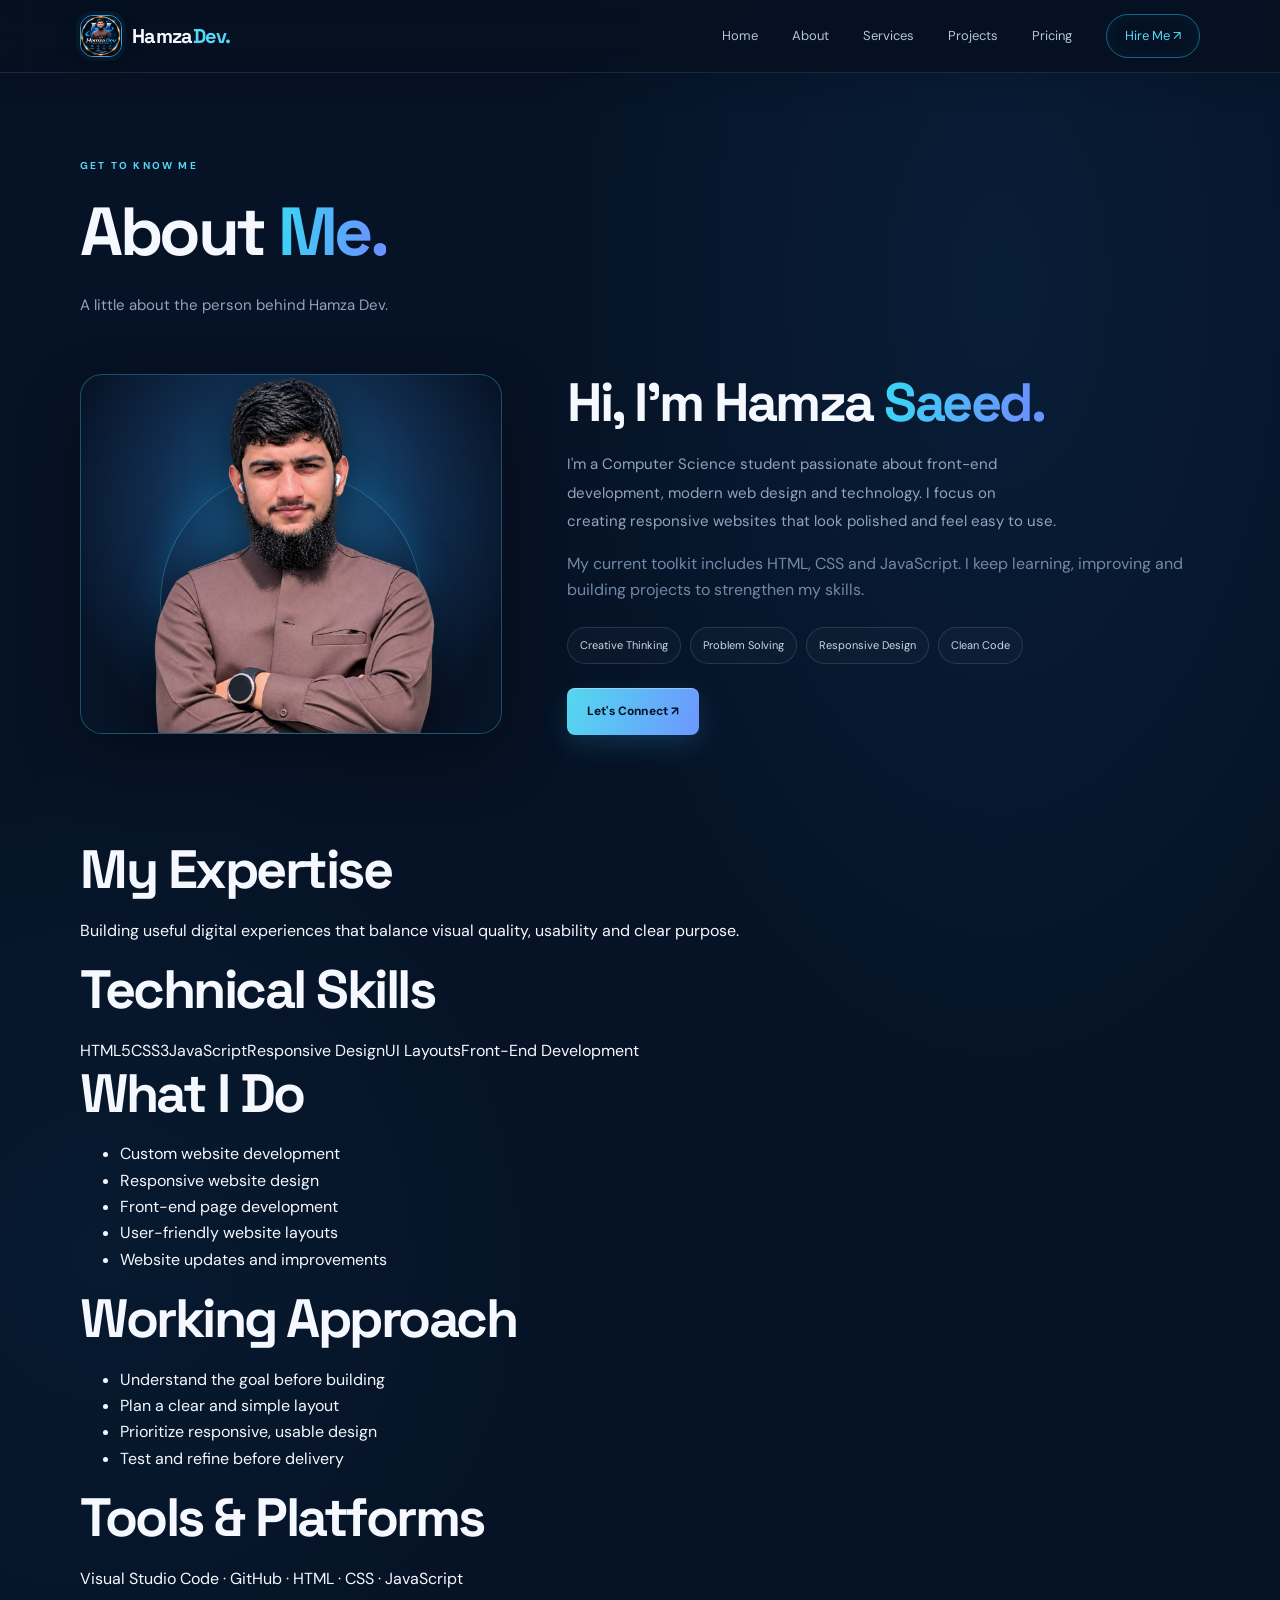
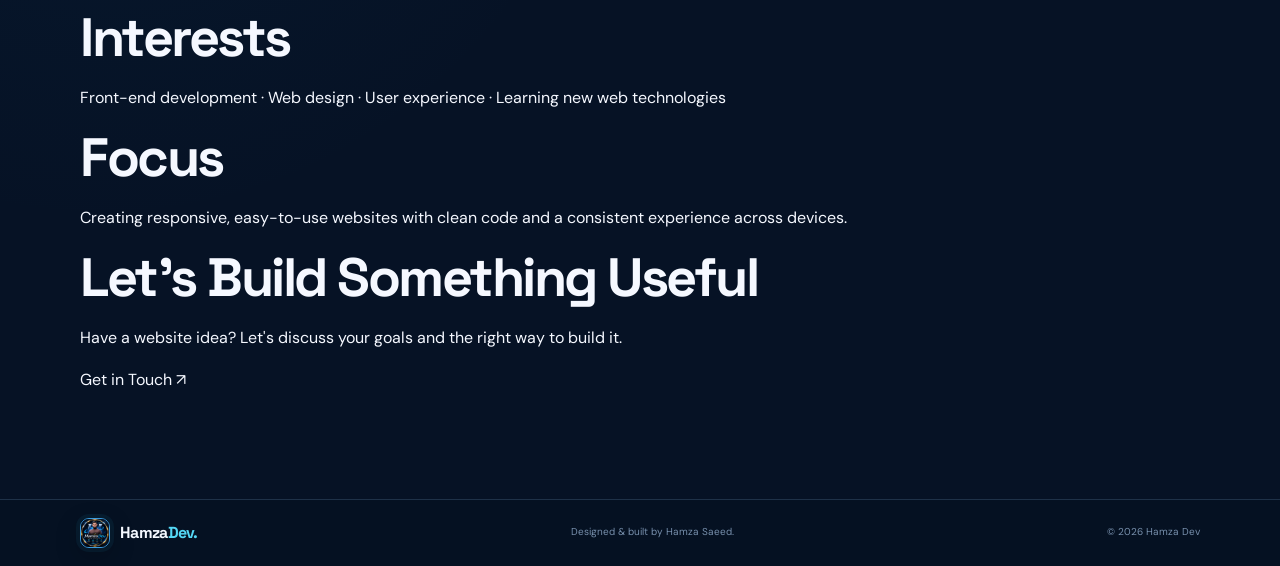
==== commit a11e2d7b: "Rework About page sections to match supplied layout" ====
--- a/about.html
+++ b/about.html
@@ -1,13 +1,12 @@
 <!doctype html><html lang="en"><head><meta charset="utf-8"><meta name="viewport" content="width=device-width,initial-scale=1"><meta name="theme-color" content="#061225"><link rel="icon" href="file_00000000063481f89736d1b24f86094d.png"><link rel="preconnect" href="https://fonts.googleapis.com"><link rel="preconnect" href="https://fonts.gstatic.com" crossorigin><link href="https://fonts.googleapis.com/css2?family=DM+Sans:wght@400;500;600;700&family=Space+Grotesk:wght@400;500;600;700&display=swap" rel="stylesheet"><link rel="stylesheet" href="style.css"><title>About | Hamza Dev</title></head><body><header class="site-header"><nav class="nav container"><a class="brand" href="index.html"><img src="file_00000000063481f89736d1b24f86094d.png" alt="Hamza Dev logo"><span>Hamza<span class="brand-accent">Dev</span><i>.</i></span></a><div class="nav-links"><a href="index.html">Home</a><a href="about.html">About</a><a href="services.html">Services</a><a href="projects.html">Projects</a><a href="pricing.html">Pricing</a><a class="nav-contact" href="hire-me.html">Hire Me ↗</a></div></nav></header><main><section class="page-intro container"><p class="eyebrow">GET TO KNOW ME</p><h1>About <span class="gradient">Me.</span></h1><p class="hero-lead">A little about the person behind Hamza Dev.</p></section><section class="container about-detail"><div class="about-mini-photo"><img src="file_000000005d3081fa9a6e9972d70a7e1d.png" alt="Hamza Saeed"></div><div><h2>Hi, I'm Hamza <span class="gradient">Saeed.</span></h2><p class="hero-lead">I'm a Computer Science student passionate about front-end development, modern web design and technology. I focus on creating responsive websites that look polished and feel easy to use.</p><p class="muted">My current toolkit includes HTML, CSS and JavaScript. I keep learning, improving and building projects to strengthen my skills.</p><div class="skill-pills"><span>Creative Thinking</span><span>Problem Solving</span><span>Responsive Design</span><span>Clean Code</span></div><a class="btn btn-primary" href="hire-me.html">Let's Connect ↗</a></div></section>
 <section class="section about-more"><div class="container">
-<div class="section-top"><div><p class="eyebrow">WHAT I KNOW</p><h2>My <span class="gradient">expertise.</span></h2></div></div>
-<div class="about-info-grid">
-<article class="about-info-card"><span class="about-info-icon">&lt;/&gt;</span><h3>Technical Skills</h3><p>HTML5, CSS3, JavaScript, responsive layouts and modern front-end fundamentals.</p></article>
-<article class="about-info-card"><span class="about-info-icon">✦</span><h3>What I Do</h3><p>I build clean, responsive and user-friendly websites with clear layouts and practical interactions.</p></article>
-<article class="about-info-card"><span class="about-info-icon">↗</span><h3>Working Approach</h3><p>Understand the goal, plan the layout, build carefully, test on different screens and refine.</p></article>
-<article class="about-info-card"><span class="about-info-icon">⌘</span><h3>Tools & Platforms</h3><p>Visual Studio Code for development and GitHub for managing and sharing code.</p></article>
-<article class="about-info-card"><span class="about-info-icon">◎</span><h3>Interests</h3><p>Front-end development, web design, user experience and learning new web technologies.</p></article>
-<article class="about-info-card"><span class="about-info-icon">◈</span><h3>Focus</h3><p>Responsive design, readable code, simple navigation and accessible user experiences.</p></article>
-</div>
-<div class="about-build-cta"><div><p class="eyebrow">HAVE AN IDEA?</p><h2>Let's build something <span class="gradient">useful.</span></h2><p>Have a project in mind? Let's discuss what you want to create.</p></div><a class="btn btn-primary" href="hire-me.html">Let's Connect ↗</a></div>
-</div></section></main><footer class="footer"><div class="container"><a class="brand footer-brand" href="index.html"><img src="file_00000000063481f89736d1b24f86094d.png" alt=""><span>Hamza<span class="brand-accent">Dev</span><i>.</i></span></a><p>Designed & built by Hamza Saeed.</p><span>© <span id="year"></span> Hamza Dev</span></div></footer><script src="script.js"></script></body></html>+<div class="about-profile-panel">
+<section class="about-profile-block"><h2>My Expertise</h2><p>Building useful digital experiences that balance visual quality, usability and clear purpose.</p></section>
+<section class="about-profile-block"><h2>Technical Skills</h2><div class="about-skill-tags"><span>HTML5</span><span>CSS3</span><span>JavaScript</span><span>Responsive Design</span><span>UI Layouts</span><span>Front-End Development</span></div></section>
+<section class="about-profile-block"><h2>What I Do</h2><ul><li>Custom website development</li><li>Responsive website design</li><li>Front-end page development</li><li>User-friendly website layouts</li><li>Website updates and improvements</li></ul></section>
+<section class="about-profile-block"><h2>Working Approach</h2><ul><li>Understand the goal before building</li><li>Plan a clear and simple layout</li><li>Prioritize responsive, usable design</li><li>Test and refine before delivery</li></ul></section>
+<section class="about-profile-block"><h2>Tools &amp; Platforms</h2><p>Visual Studio Code · GitHub · HTML · CSS · JavaScript</p></section>
+<section class="about-profile-block"><h2>Interests</h2><p>Front-end development · Web design · User experience · Learning new web technologies</p></section>
+<section class="about-profile-block"><h2>Focus</h2><p>Creating responsive, easy-to-use websites with clean code and a consistent experience across devices.</p></section>
+<section class="about-profile-cta"><h2>Let's Build Something Useful</h2><p>Have a website idea? Let's discuss your goals and the right way to build it.</p><a class="about-profile-button" href="hire-me.html">Get in Touch ↗</a></section>
+</div></div></section></main><footer class="footer"><div class="container"><a class="brand footer-brand" href="index.html"><img src="file_00000000063481f89736d1b24f86094d.png" alt=""><span>Hamza<span class="brand-accent">Dev</span><i>.</i></span></a><p>Designed & built by Hamza Saeed.</p><span>© <span id="year"></span> Hamza Dev</span></div></footer><script src="script.js"></script></body></html>
--- a/style.css
+++ b/style.css
@@ -477,3 +477,17 @@
 .process-steps h3{font:600 19px var(--display);margin:12px 0 7px}
 .process-steps p{font-size:12px;line-height:1.7;color:var(--muted);margin:0}
 @media(max-width:640px){.process-visual{width:100%;margin:5px auto 25px}.process-core{gap:8px}.process-pill{padding:8px 13px;letter-spacing:1px}.process-check{width:40px;height:40px;font-size:22px}.process-steps{grid-template-columns:1fr}.process-steps article{padding:19px}}
+
+
+/* About page information sections */
+.about-more{padding-top:35px}
+.about-info-grid{display:grid;grid-template-columns:repeat(3,minmax(0,1fr));gap:16px}
+.about-info-card{padding:24px;border:1px solid var(--line);border-radius:15px;background:linear-gradient(145deg,#102744,#091a30)}
+.about-info-icon{display:grid;place-items:center;width:42px;height:42px;border-radius:11px;background:#27c8f51a;color:var(--cyan);font-size:21px;font-weight:700}
+.about-info-card h3{font:600 18px var(--display);margin:17px 0 8px}
+.about-info-card p{font-size:12px;line-height:1.8;color:var(--muted);margin:0}
+.about-build-cta{display:flex;align-items:center;justify-content:space-between;gap:24px;margin-top:28px;padding:32px;border:1px solid rgba(75,178,235,.35);border-radius:16px;background:linear-gradient(110deg,#102744,#091a30)}
+.about-build-cta h2{font:700 clamp(27px,4vw,40px) var(--display);margin:8px 0}
+.about-build-cta p:last-child{font-size:12px;color:var(--muted);margin:0}
+@media(max-width:850px){.about-info-grid{grid-template-columns:repeat(2,minmax(0,1fr))}}
+@media(max-width:600px){.about-info-grid{grid-template-columns:1fr}.about-info-card{padding:20px}.about-build-cta{align-items:flex-start;flex-direction:column;padding:23px}.about-build-cta .btn{width:100%;text-align:center}}
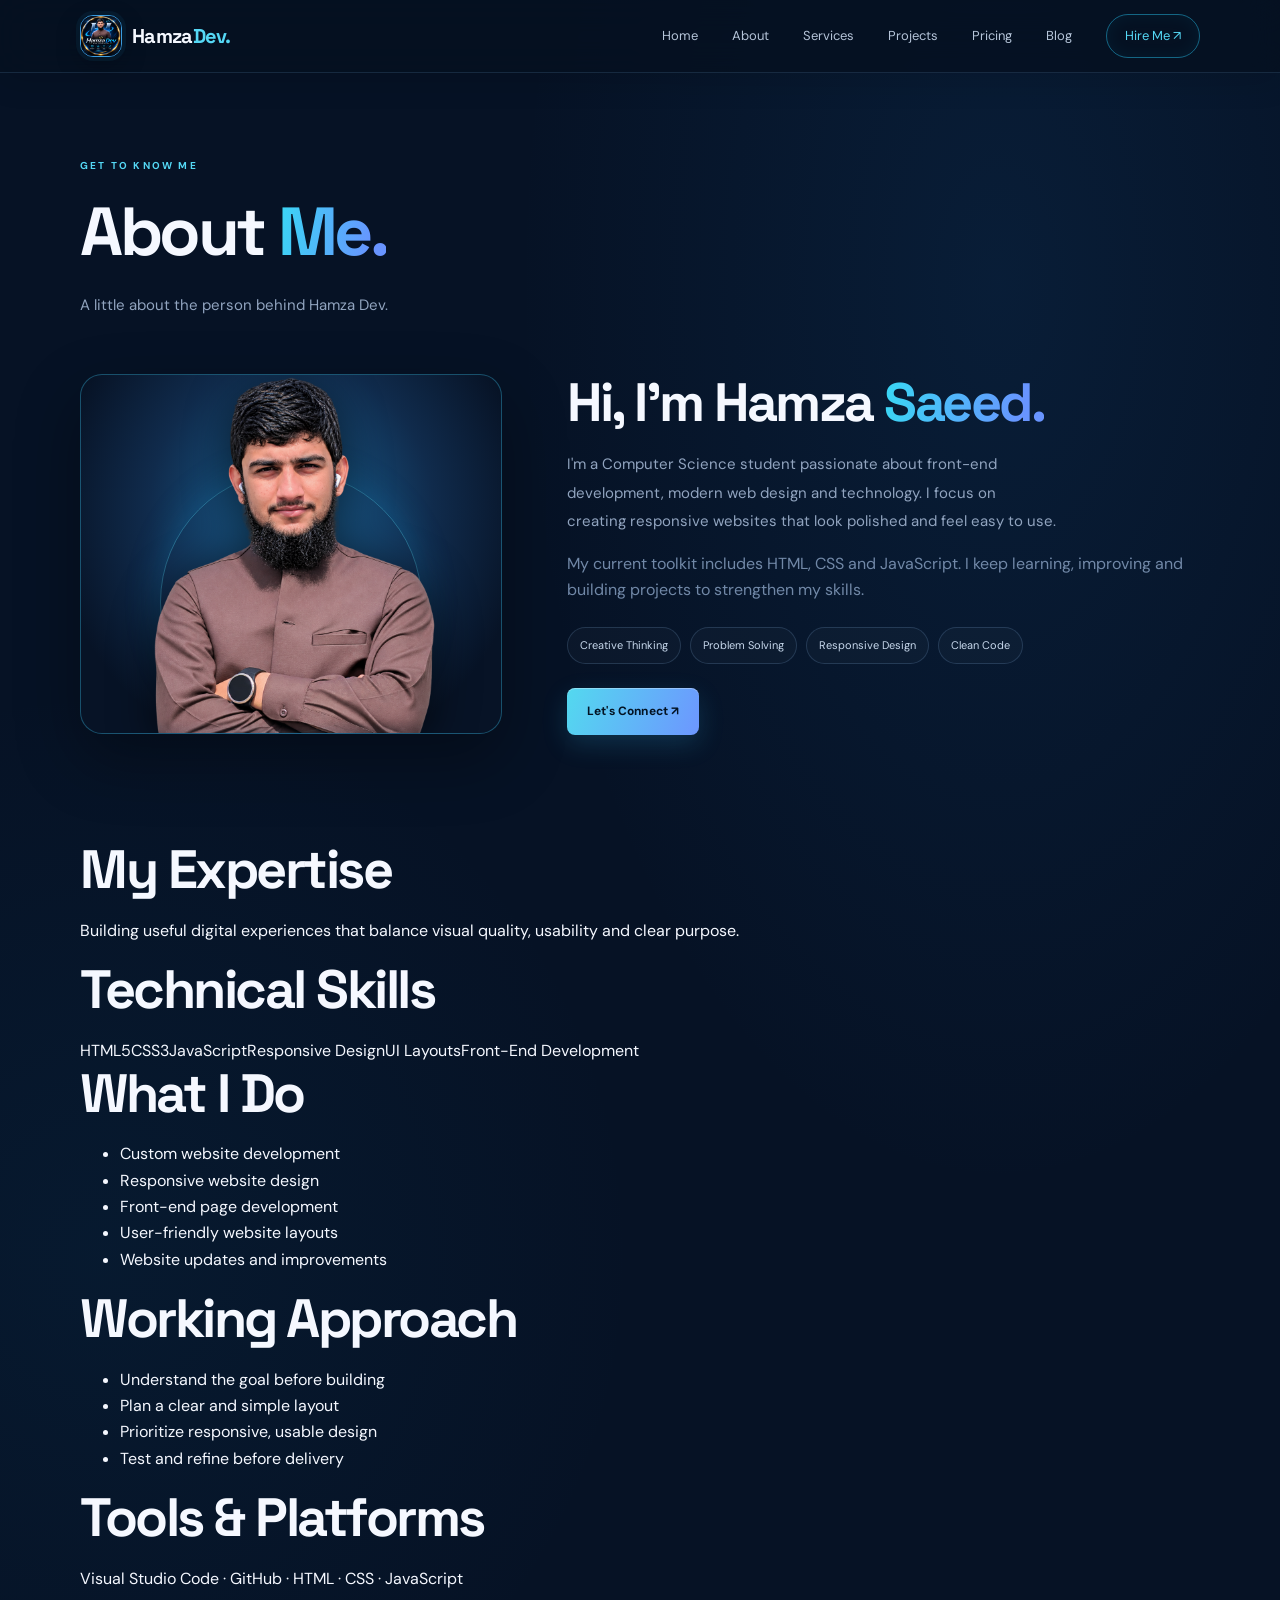
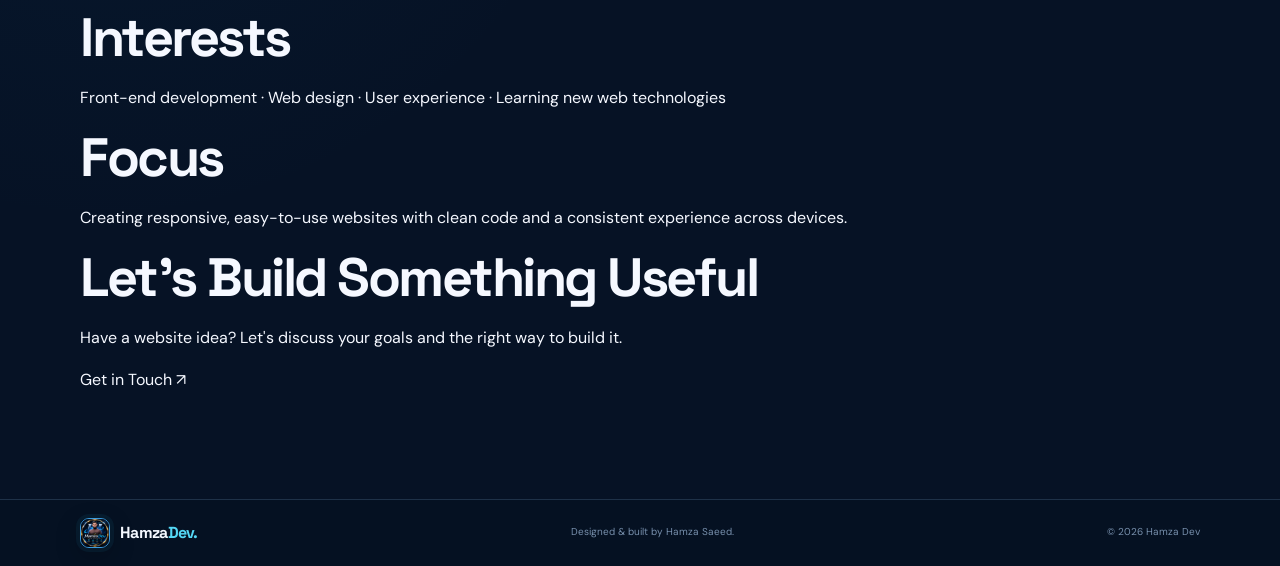
==== commit 5bf6040a: "Add Blog link to site navigation" ====
--- a/about.html
+++ b/about.html
@@ -1,4 +1,4 @@
-<!doctype html><html lang="en"><head><meta charset="utf-8"><meta name="viewport" content="width=device-width,initial-scale=1"><meta name="theme-color" content="#061225"><link rel="icon" href="file_00000000063481f89736d1b24f86094d.png"><link rel="preconnect" href="https://fonts.googleapis.com"><link rel="preconnect" href="https://fonts.gstatic.com" crossorigin><link href="https://fonts.googleapis.com/css2?family=DM+Sans:wght@400;500;600;700&family=Space+Grotesk:wght@400;500;600;700&display=swap" rel="stylesheet"><link rel="stylesheet" href="style.css"><title>About | Hamza Dev</title></head><body><header class="site-header"><nav class="nav container"><a class="brand" href="index.html"><img src="file_00000000063481f89736d1b24f86094d.png" alt="Hamza Dev logo"><span>Hamza<span class="brand-accent">Dev</span><i>.</i></span></a><div class="nav-links"><a href="index.html">Home</a><a href="about.html">About</a><a href="services.html">Services</a><a href="projects.html">Projects</a><a href="pricing.html">Pricing</a><a class="nav-contact" href="hire-me.html">Hire Me ↗</a></div></nav></header><main><section class="page-intro container"><p class="eyebrow">GET TO KNOW ME</p><h1>About <span class="gradient">Me.</span></h1><p class="hero-lead">A little about the person behind Hamza Dev.</p></section><section class="container about-detail"><div class="about-mini-photo"><img src="file_000000005d3081fa9a6e9972d70a7e1d.png" alt="Hamza Saeed"></div><div><h2>Hi, I'm Hamza <span class="gradient">Saeed.</span></h2><p class="hero-lead">I'm a Computer Science student passionate about front-end development, modern web design and technology. I focus on creating responsive websites that look polished and feel easy to use.</p><p class="muted">My current toolkit includes HTML, CSS and JavaScript. I keep learning, improving and building projects to strengthen my skills.</p><div class="skill-pills"><span>Creative Thinking</span><span>Problem Solving</span><span>Responsive Design</span><span>Clean Code</span></div><a class="btn btn-primary" href="hire-me.html">Let's Connect ↗</a></div></section>
+<!doctype html><html lang="en"><head><meta charset="utf-8"><meta name="viewport" content="width=device-width,initial-scale=1"><meta name="theme-color" content="#061225"><link rel="icon" href="file_00000000063481f89736d1b24f86094d.png"><link rel="preconnect" href="https://fonts.googleapis.com"><link rel="preconnect" href="https://fonts.gstatic.com" crossorigin><link href="https://fonts.googleapis.com/css2?family=DM+Sans:wght@400;500;600;700&family=Space+Grotesk:wght@400;500;600;700&display=swap" rel="stylesheet"><link rel="stylesheet" href="style.css"><title>About | Hamza Dev</title></head><body><header class="site-header"><nav class="nav container"><a class="brand" href="index.html"><img src="file_00000000063481f89736d1b24f86094d.png" alt="Hamza Dev logo"><span>Hamza<span class="brand-accent">Dev</span><i>.</i></span></a><div class="nav-links"><a href="index.html">Home</a><a href="about.html">About</a><a href="services.html">Services</a><a href="projects.html">Projects</a><a href="pricing.html">Pricing</a><a href="blog.html">Blog</a><a class="nav-contact" href="hire-me.html">Hire Me ↗</a></div></nav></header><main><section class="page-intro container"><p class="eyebrow">GET TO KNOW ME</p><h1>About <span class="gradient">Me.</span></h1><p class="hero-lead">A little about the person behind Hamza Dev.</p></section><section class="container about-detail"><div class="about-mini-photo"><img src="file_000000005d3081fa9a6e9972d70a7e1d.png" alt="Hamza Saeed"></div><div><h2>Hi, I'm Hamza <span class="gradient">Saeed.</span></h2><p class="hero-lead">I'm a Computer Science student passionate about front-end development, modern web design and technology. I focus on creating responsive websites that look polished and feel easy to use.</p><p class="muted">My current toolkit includes HTML, CSS and JavaScript. I keep learning, improving and building projects to strengthen my skills.</p><div class="skill-pills"><span>Creative Thinking</span><span>Problem Solving</span><span>Responsive Design</span><span>Clean Code</span></div><a class="btn btn-primary" href="hire-me.html">Let's Connect ↗</a></div></section>
 <section class="section about-more"><div class="container">
 <div class="about-profile-panel">
 <section class="about-profile-block"><h2>My Expertise</h2><p>Building useful digital experiences that balance visual quality, usability and clear purpose.</p></section>
--- a/style.css
+++ b/style.css
@@ -491,3 +491,55 @@
 .about-build-cta p:last-child{font-size:12px;color:var(--muted);margin:0}
 @media(max-width:850px){.about-info-grid{grid-template-columns:repeat(2,minmax(0,1fr))}}
 @media(max-width:600px){.about-info-grid{grid-template-columns:1fr}.about-info-card{padding:20px}.about-build-cta{align-items:flex-start;flex-direction:column;padding:23px}.about-build-cta .btn{width:100%;text-align:center}}
+
+
+/* About page: single blue profile panel layout */
+.about-more{padding-top:24px}
+.about-profile-panel{max-width:980px;margin:0 auto;padding:clamp(25px,5vw,58px);border:1px solid #2bc8f2;border-radius:26px;background:linear-gradient(145deg,#0875b9 0%,#0863ad 48%,#0750a0 100%);box-shadow:0 22px 65px #00152c88,inset 0 0 35px #36c8ff22;color:#f4f8ff}
+.about-profile-block{margin:0 0 clamp(38px,6vw,66px)}
+.about-profile-block h2,.about-profile-cta h2{font:italic 700 clamp(27px,4.5vw,43px)/1.15 var(--display);color:#f5f8ff;margin:0 0 22px}
+.about-profile-block p,.about-profile-block li,.about-profile-cta p{font-size:clamp(15px,2.2vw,21px);line-height:1.8;color:#e0efff}
+.about-profile-block p{margin:0}
+.about-profile-block ul{padding-left:25px;margin:0}
+.about-profile-block li{padding-left:3px;margin:5px 0}
+.about-skill-tags{display:flex;flex-wrap:wrap;gap:12px}
+.about-skill-tags span{display:inline-flex;align-items:center;justify-content:center;min-height:58px;padding:12px 24px;border:1px solid #b3d9f777;border-radius:18px;background:#064b8290;color:#f7fbff;font-size:clamp(14px,2vw,18px);font-weight:700;box-shadow:inset 0 1px 0 #ffffff1a}
+.about-profile-cta{padding-top:8px}
+.about-profile-cta h2{font-size:clamp(30px,5vw,48px);max-width:720px}
+.about-profile-cta p{margin:0 0 28px}
+.about-profile-button{display:inline-flex;align-items:center;justify-content:center;min-height:66px;padding:16px 36px;border-radius:999px;background:#f2fbff;color:#07365b;font-size:clamp(16px,2.2vw,21px);font-weight:700;text-decoration:none;transition:transform .2s,box-shadow .2s}
+.about-profile-button:hover{transform:translateY(-3px);box-shadow:0 12px 28px #001d3d55}
+@media(max-width:600px){.about-profile-panel{padding:27px 22px;border-radius:21px}.about-profile-block{margin-bottom:38px}.about-skill-tags{gap:9px}.about-skill-tags span{min-height:48px;padding:10px 15px;border-radius:14px}.about-profile-button{width:100%}}
+
+
+/* Reference-matched About profile panel refinement */
+.about-more{padding-top:18px;padding-bottom:85px}
+.about-profile-panel{max-width:100%;padding:clamp(28px,5vw,64px);border:2px solid #168bd0;border-radius:30px;background:linear-gradient(135deg,#087dbb 0%,#0868bd 48%,#0753b5 100%);box-shadow:0 24px 65px #00152c88,inset 0 0 45px #55caff20}
+.about-profile-block{margin-bottom:clamp(42px,6vw,76px)}
+.about-profile-block h2,.about-profile-cta h2{font-style:italic;font-weight:700;letter-spacing:-1.2px;color:#f5f8ff}
+.about-profile-block p,.about-profile-block li,.about-profile-cta p{color:#e5f2ff;font-size:clamp(16px,2.15vw,22px);line-height:1.9}
+.about-skill-tags{gap:14px}
+.about-skill-tags span{min-height:62px;padding:13px 26px;border:2px solid #9dc9ed77;border-radius:20px;background:linear-gradient(145deg,#07528eaa,#06457baa);font-size:clamp(15px,2vw,19px);color:#fff}
+.about-profile-cta{padding-top:0}
+.about-profile-cta h2{max-width:760px;font-size:clamp(32px,5vw,52px);line-height:1.25}
+.about-profile-cta p{margin-bottom:34px}
+.about-profile-button{min-height:74px;padding:18px 42px;background:#f0fbff;color:#06365c;border-radius:999px;font-size:clamp(17px,2.2vw,22px);font-weight:700}
+@media(max-width:600px){.about-more{padding-top:8px}.about-profile-panel{padding:30px 22px;border-radius:24px}.about-profile-block{margin-bottom:43px}.about-profile-block h2{margin-bottom:20px}.about-profile-block p,.about-profile-block li,.about-profile-cta p{font-size:16px;line-height:1.85}.about-skill-tags{gap:10px}.about-skill-tags span{min-height:52px;padding:10px 17px;border-radius:17px}.about-profile-cta h2{font-size:34px}.about-profile-button{min-height:66px;padding:16px 25px}}
+
+
+/* Blue visual theme for About page content panel */
+.about-profile-panel{
+ background:linear-gradient(145deg,#078bd0 0%,#0874cf 42%,#0756b7 100%);
+ border:2px solid #19bdf1;
+ box-shadow:0 0 0 1px #2bbcf044,0 24px 70px #003a7770,inset 0 1px 0 #ffffff35;
+}
+.about-profile-block h2,.about-profile-cta h2{color:#ffffff;text-shadow:0 2px 16px #003d7b55}
+.about-profile-block p,.about-profile-block li,.about-profile-cta p{color:#eaf6ff}
+.about-skill-tags span{
+ background:linear-gradient(145deg,#07558fdd,#064477dd);
+ border-color:#9edbff88;
+ color:#ffffff;
+ box-shadow:0 8px 22px #00396b30,inset 0 1px 0 #ffffff25;
+}
+.about-profile-button{background:#eafaff;color:#064477;box-shadow:0 10px 26px #003b7150}
+.about-profile-button:hover{background:#ffffff;box-shadow:0 14px 32px #003b7180}
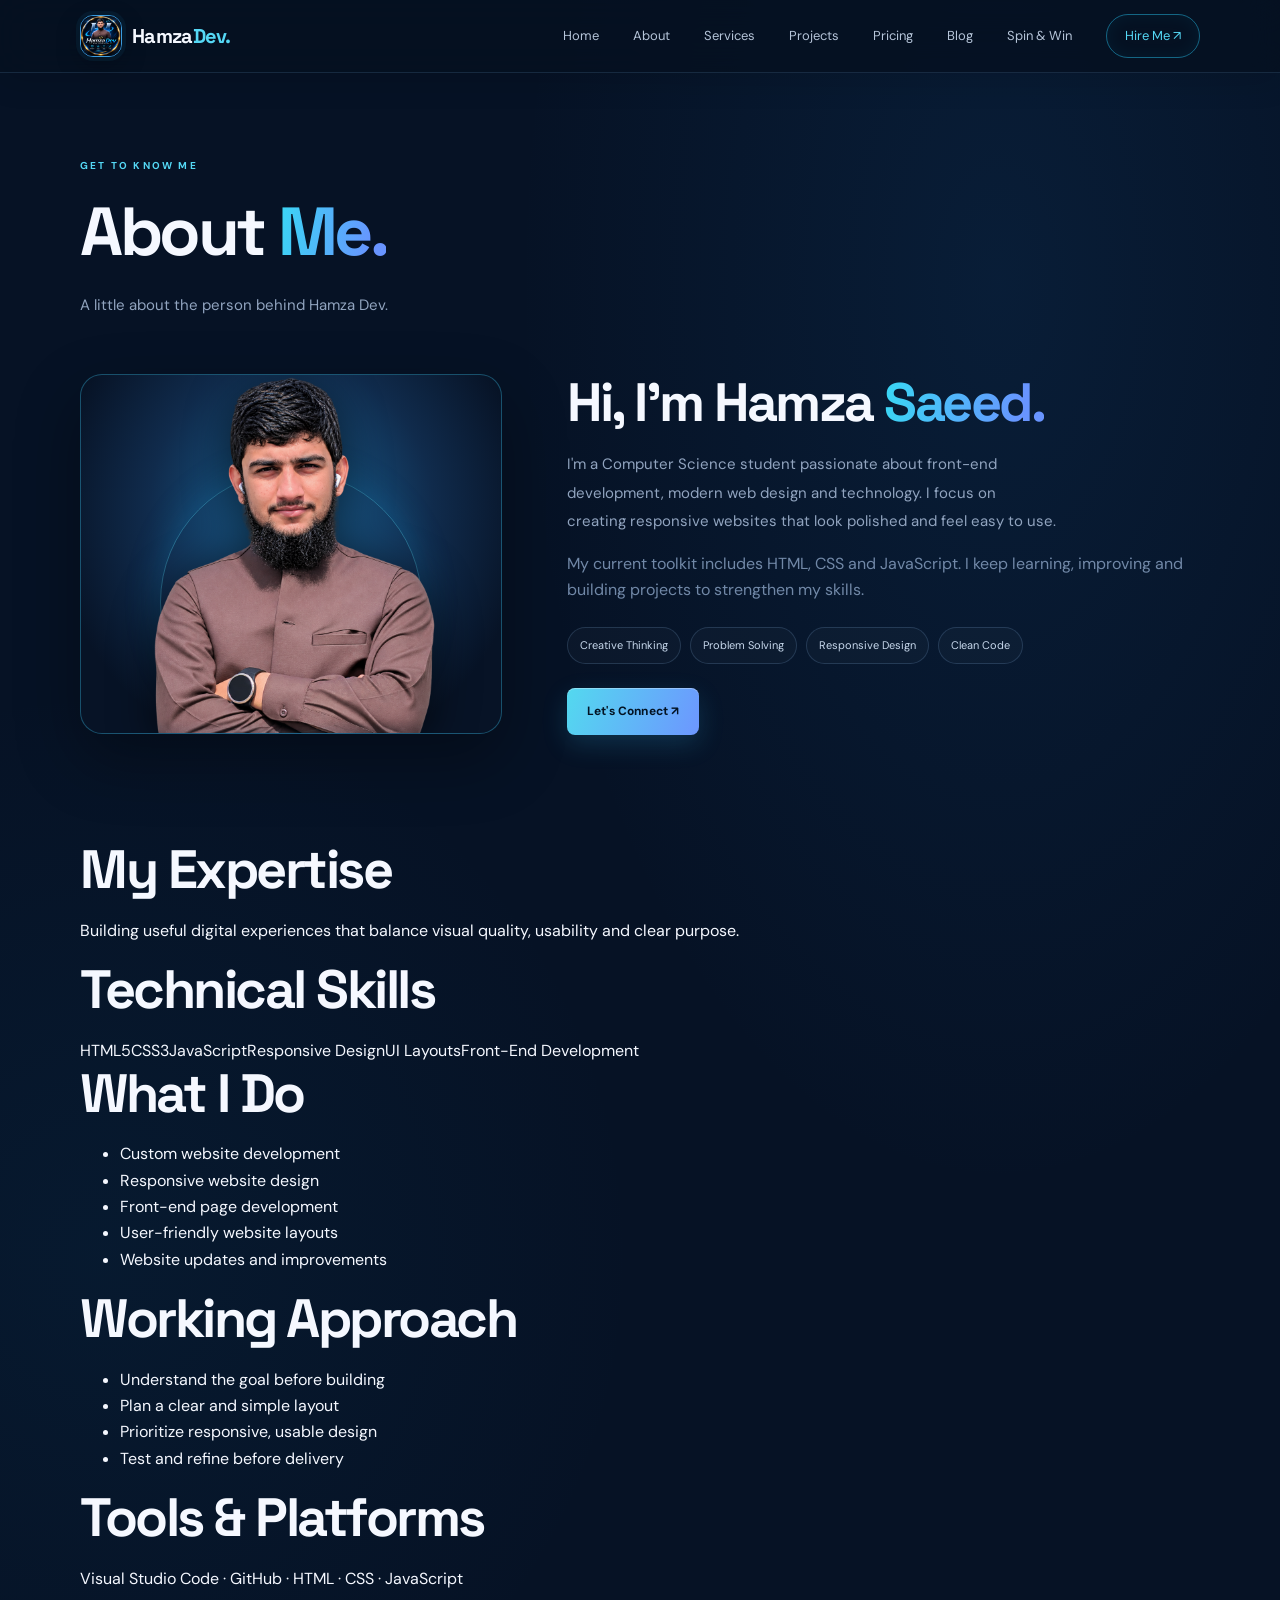
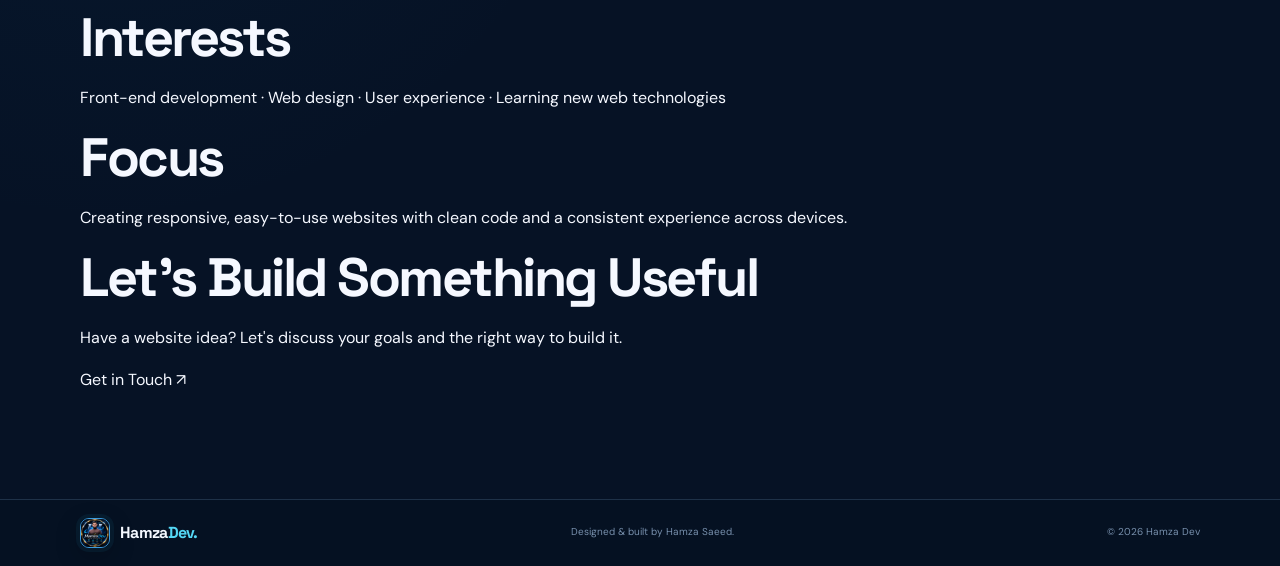
==== commit 88e687b1: "Add Spin and Win to site navigation" ====
--- a/about.html
+++ b/about.html
@@ -1,4 +1,4 @@
-<!doctype html><html lang="en"><head><meta charset="utf-8"><meta name="viewport" content="width=device-width,initial-scale=1"><meta name="theme-color" content="#061225"><link rel="icon" href="file_00000000063481f89736d1b24f86094d.png"><link rel="preconnect" href="https://fonts.googleapis.com"><link rel="preconnect" href="https://fonts.gstatic.com" crossorigin><link href="https://fonts.googleapis.com/css2?family=DM+Sans:wght@400;500;600;700&family=Space+Grotesk:wght@400;500;600;700&display=swap" rel="stylesheet"><link rel="stylesheet" href="style.css"><title>About | Hamza Dev</title></head><body><header class="site-header"><nav class="nav container"><a class="brand" href="index.html"><img src="file_00000000063481f89736d1b24f86094d.png" alt="Hamza Dev logo"><span>Hamza<span class="brand-accent">Dev</span><i>.</i></span></a><div class="nav-links"><a href="index.html">Home</a><a href="about.html">About</a><a href="services.html">Services</a><a href="projects.html">Projects</a><a href="pricing.html">Pricing</a><a href="blog.html">Blog</a><a class="nav-contact" href="hire-me.html">Hire Me ↗</a></div></nav></header><main><section class="page-intro container"><p class="eyebrow">GET TO KNOW ME</p><h1>About <span class="gradient">Me.</span></h1><p class="hero-lead">A little about the person behind Hamza Dev.</p></section><section class="container about-detail"><div class="about-mini-photo"><img src="file_000000005d3081fa9a6e9972d70a7e1d.png" alt="Hamza Saeed"></div><div><h2>Hi, I'm Hamza <span class="gradient">Saeed.</span></h2><p class="hero-lead">I'm a Computer Science student passionate about front-end development, modern web design and technology. I focus on creating responsive websites that look polished and feel easy to use.</p><p class="muted">My current toolkit includes HTML, CSS and JavaScript. I keep learning, improving and building projects to strengthen my skills.</p><div class="skill-pills"><span>Creative Thinking</span><span>Problem Solving</span><span>Responsive Design</span><span>Clean Code</span></div><a class="btn btn-primary" href="hire-me.html">Let's Connect ↗</a></div></section>
+<!doctype html><html lang="en"><head><meta charset="utf-8"><meta name="viewport" content="width=device-width,initial-scale=1"><meta name="theme-color" content="#061225"><link rel="icon" href="file_00000000063481f89736d1b24f86094d.png"><link rel="preconnect" href="https://fonts.googleapis.com"><link rel="preconnect" href="https://fonts.gstatic.com" crossorigin><link href="https://fonts.googleapis.com/css2?family=DM+Sans:wght@400;500;600;700&family=Space+Grotesk:wght@400;500;600;700&display=swap" rel="stylesheet"><link rel="stylesheet" href="style.css"><title>About | Hamza Dev</title></head><body><header class="site-header"><nav class="nav container"><a class="brand" href="index.html"><img src="file_00000000063481f89736d1b24f86094d.png" alt="Hamza Dev logo"><span>Hamza<span class="brand-accent">Dev</span><i>.</i></span></a><div class="nav-links"><a href="index.html">Home</a><a href="about.html">About</a><a href="services.html">Services</a><a href="projects.html">Projects</a><a href="pricing.html">Pricing</a><a href="blog.html">Blog</a><a href="spin-win.html">Spin &amp; Win</a><a class="nav-contact" href="hire-me.html">Hire Me ↗</a></div></nav></header><main><section class="page-intro container"><p class="eyebrow">GET TO KNOW ME</p><h1>About <span class="gradient">Me.</span></h1><p class="hero-lead">A little about the person behind Hamza Dev.</p></section><section class="container about-detail"><div class="about-mini-photo"><img src="file_000000005d3081fa9a6e9972d70a7e1d.png" alt="Hamza Saeed"></div><div><h2>Hi, I'm Hamza <span class="gradient">Saeed.</span></h2><p class="hero-lead">I'm a Computer Science student passionate about front-end development, modern web design and technology. I focus on creating responsive websites that look polished and feel easy to use.</p><p class="muted">My current toolkit includes HTML, CSS and JavaScript. I keep learning, improving and building projects to strengthen my skills.</p><div class="skill-pills"><span>Creative Thinking</span><span>Problem Solving</span><span>Responsive Design</span><span>Clean Code</span></div><a class="btn btn-primary" href="hire-me.html">Let's Connect ↗</a></div></section>
 <section class="section about-more"><div class="container">
 <div class="about-profile-panel">
 <section class="about-profile-block"><h2>My Expertise</h2><p>Building useful digital experiences that balance visual quality, usability and clear purpose.</p></section>
--- a/style.css
+++ b/style.css
@@ -543,3 +543,30 @@
 }
 .about-profile-button{background:#eafaff;color:#064477;box-shadow:0 10px 26px #003b7150}
 .about-profile-button:hover{background:#ffffff;box-shadow:0 14px 32px #003b7180}
+
+
+/* Blog listing cards inspired by the supplied reference */
+.blog-intro{text-align:center;max-width:800px}
+.blog-list-section{padding:10px 0 80px}
+.blog-card-grid{display:grid;grid-template-columns:1fr;gap:28px;max-width:920px;margin:0 auto}
+.blog-card{overflow:hidden;border:1px solid var(--line);border-radius:24px;background:linear-gradient(145deg,#0c2038,#07182c);box-shadow:0 18px 45px #0004;transition:transform .25s,border-color .25s}
+.blog-card:hover{transform:translateY(-4px);border-color:#35c9ed88}
+.blog-image{height:clamp(210px,42vw,390px);position:relative;overflow:hidden;background:linear-gradient(135deg,#0b3c63,#102744)}
+.blog-image:after{content:"";position:absolute;inset:0;background:linear-gradient(0deg,#03101dcc,transparent 55%)}
+.blog-image img{width:100%;height:100%;display:block;object-fit:cover;filter:saturate(.82)}
+.blog-category{position:absolute;z-index:1;left:24px;bottom:22px;padding:11px 22px;border:1px solid #27c8f577;border-radius:999px;background:#061a2beF;color:#69e3f5;font-weight:700;font-size:13px}
+.blog-card-content{padding:clamp(23px,4vw,42px)}
+.blog-meta{display:flex;gap:12px;align-items:center;color:var(--muted);font-size:13px;margin:0 0 20px}
+.blog-meta span{color:var(--cyan)}
+.blog-card-content h2{font:700 clamp(23px,3.5vw,35px)/1.25 var(--display);margin:0 0 18px;color:var(--text)}
+.blog-card-content>p:not(.blog-meta){font-size:clamp(14px,2vw,19px);line-height:1.8;color:var(--muted);margin:0 0 26px}
+.blog-read-link{display:inline-flex;align-items:center;gap:12px;color:var(--cyan);font-size:clamp(15px,2vw,20px);font-weight:700;text-decoration:none}
+.blog-read-link:hover{color:#9cefff}
+.blog-article-details{max-width:920px;margin:38px auto 0;display:grid;gap:16px}
+.blog-article-details article{scroll-margin-top:30px;padding:26px;border:1px solid var(--line);border-radius:16px;background:linear-gradient(145deg,#102744,#091a30)}
+.blog-article-details h2{font:600 22px var(--display);margin:8px 0}
+.blog-article-details p:last-child{font-size:14px;line-height:1.8;color:var(--muted);margin:0}
+.blog-cta{display:flex;align-items:center;justify-content:space-between;gap:25px;padding:clamp(25px,4vw,42px);border:1px solid rgba(75,178,235,.35);border-radius:20px;background:linear-gradient(120deg,#102744,#0a1b32)}
+.blog-cta h2{font:700 clamp(28px,4vw,42px) var(--display);margin:8px 0}
+.blog-cta p:last-child{font-size:13px;color:var(--muted);margin:0}
+@media(max-width:640px){.blog-card{border-radius:18px}.blog-image{height:230px}.blog-category{left:16px;bottom:15px;padding:9px 17px}.blog-card-content{padding:22px 19px}.blog-article-details article{padding:21px}.blog-cta{align-items:flex-start;flex-direction:column}.blog-cta .btn{width:100%;text-align:center}}
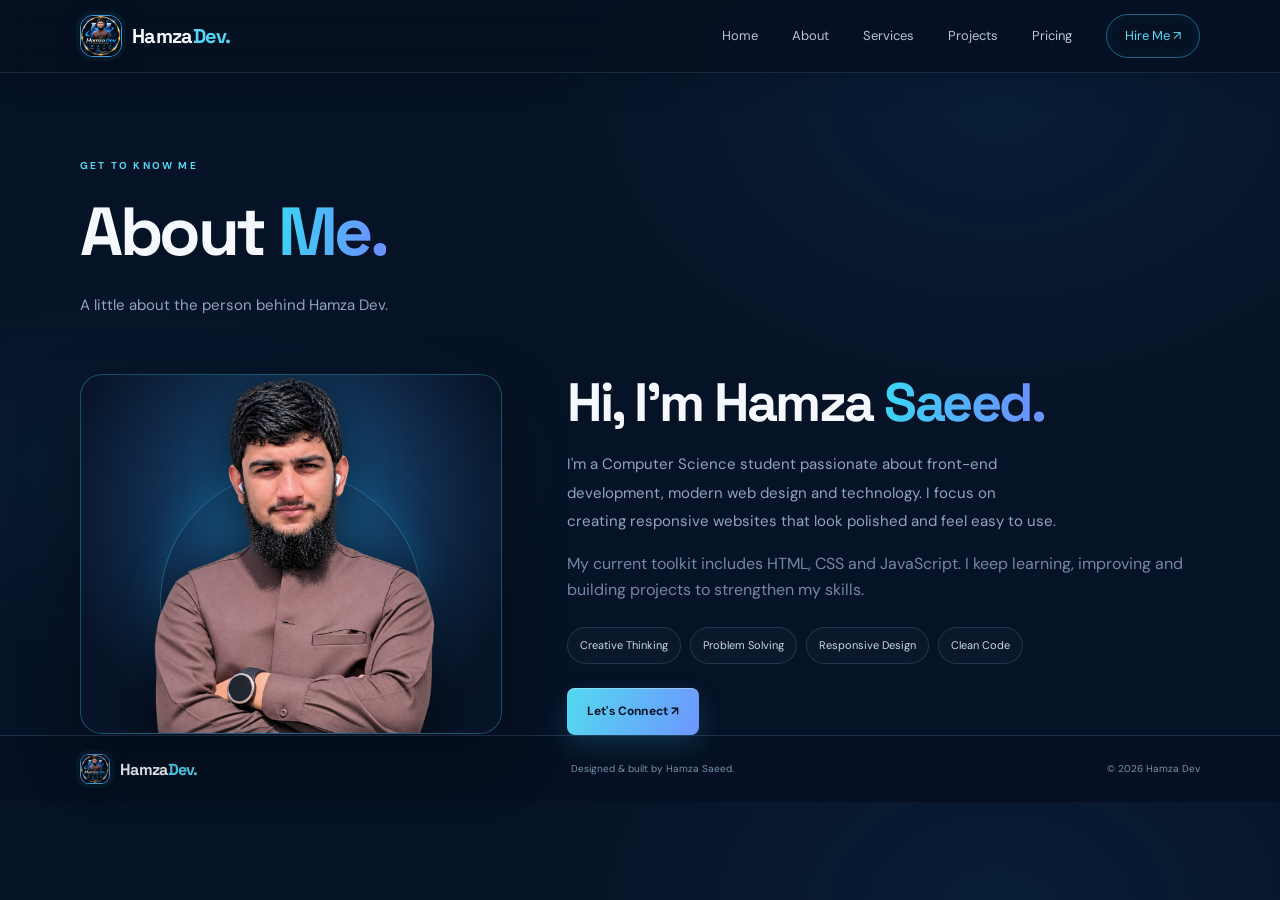
==== commit a1777e73: "Remove AI-added content and restore previous page" ====
--- a/about.html
+++ b/about.html
@@ -1,12 +1 @@
-<!doctype html><html lang="en"><head><meta charset="utf-8"><meta name="viewport" content="width=device-width,initial-scale=1"><meta name="theme-color" content="#061225"><link rel="icon" href="file_00000000063481f89736d1b24f86094d.png"><link rel="preconnect" href="https://fonts.googleapis.com"><link rel="preconnect" href="https://fonts.gstatic.com" crossorigin><link href="https://fonts.googleapis.com/css2?family=DM+Sans:wght@400;500;600;700&family=Space+Grotesk:wght@400;500;600;700&display=swap" rel="stylesheet"><link rel="stylesheet" href="style.css"><title>About | Hamza Dev</title></head><body><header class="site-header"><nav class="nav container"><a class="brand" href="index.html"><img src="file_00000000063481f89736d1b24f86094d.png" alt="Hamza Dev logo"><span>Hamza<span class="brand-accent">Dev</span><i>.</i></span></a><div class="nav-links"><a href="index.html">Home</a><a href="about.html">About</a><a href="services.html">Services</a><a href="projects.html">Projects</a><a href="pricing.html">Pricing</a><a href="blog.html">Blog</a><a href="spin-win.html">Spin &amp; Win</a><a class="nav-contact" href="hire-me.html">Hire Me ↗</a></div></nav></header><main><section class="page-intro container"><p class="eyebrow">GET TO KNOW ME</p><h1>About <span class="gradient">Me.</span></h1><p class="hero-lead">A little about the person behind Hamza Dev.</p></section><section class="container about-detail"><div class="about-mini-photo"><img src="file_000000005d3081fa9a6e9972d70a7e1d.png" alt="Hamza Saeed"></div><div><h2>Hi, I'm Hamza <span class="gradient">Saeed.</span></h2><p class="hero-lead">I'm a Computer Science student passionate about front-end development, modern web design and technology. I focus on creating responsive websites that look polished and feel easy to use.</p><p class="muted">My current toolkit includes HTML, CSS and JavaScript. I keep learning, improving and building projects to strengthen my skills.</p><div class="skill-pills"><span>Creative Thinking</span><span>Problem Solving</span><span>Responsive Design</span><span>Clean Code</span></div><a class="btn btn-primary" href="hire-me.html">Let's Connect ↗</a></div></section>
-<section class="section about-more"><div class="container">
-<div class="about-profile-panel">
-<section class="about-profile-block"><h2>My Expertise</h2><p>Building useful digital experiences that balance visual quality, usability and clear purpose.</p></section>
-<section class="about-profile-block"><h2>Technical Skills</h2><div class="about-skill-tags"><span>HTML5</span><span>CSS3</span><span>JavaScript</span><span>Responsive Design</span><span>UI Layouts</span><span>Front-End Development</span></div></section>
-<section class="about-profile-block"><h2>What I Do</h2><ul><li>Custom website development</li><li>Responsive website design</li><li>Front-end page development</li><li>User-friendly website layouts</li><li>Website updates and improvements</li></ul></section>
-<section class="about-profile-block"><h2>Working Approach</h2><ul><li>Understand the goal before building</li><li>Plan a clear and simple layout</li><li>Prioritize responsive, usable design</li><li>Test and refine before delivery</li></ul></section>
-<section class="about-profile-block"><h2>Tools &amp; Platforms</h2><p>Visual Studio Code · GitHub · HTML · CSS · JavaScript</p></section>
-<section class="about-profile-block"><h2>Interests</h2><p>Front-end development · Web design · User experience · Learning new web technologies</p></section>
-<section class="about-profile-block"><h2>Focus</h2><p>Creating responsive, easy-to-use websites with clean code and a consistent experience across devices.</p></section>
-<section class="about-profile-cta"><h2>Let's Build Something Useful</h2><p>Have a website idea? Let's discuss your goals and the right way to build it.</p><a class="about-profile-button" href="hire-me.html">Get in Touch ↗</a></section>
-</div></div></section></main><footer class="footer"><div class="container"><a class="brand footer-brand" href="index.html"><img src="file_00000000063481f89736d1b24f86094d.png" alt=""><span>Hamza<span class="brand-accent">Dev</span><i>.</i></span></a><p>Designed & built by Hamza Saeed.</p><span>© <span id="year"></span> Hamza Dev</span></div></footer><script src="script.js"></script></body></html>+<!doctype html><html lang="en"><head><meta charset="utf-8"><meta name="viewport" content="width=device-width,initial-scale=1"><meta name="theme-color" content="#061225"><link rel="icon" href="file_00000000063481f89736d1b24f86094d.png"><link rel="preconnect" href="https://fonts.googleapis.com"><link rel="preconnect" href="https://fonts.gstatic.com" crossorigin><link href="https://fonts.googleapis.com/css2?family=DM+Sans:wght@400;500;600;700&family=Space+Grotesk:wght@400;500;600;700&display=swap" rel="stylesheet"><link rel="stylesheet" href="style.css"><title>About | Hamza Dev</title></head><body><header class="site-header"><nav class="nav container"><a class="brand" href="index.html"><img src="file_00000000063481f89736d1b24f86094d.png" alt="Hamza Dev logo"><span>Hamza<span class="brand-accent">Dev</span><i>.</i></span></a><div class="nav-links"><a href="index.html">Home</a><a href="about.html">About</a><a href="services.html">Services</a><a href="projects.html">Projects</a><a href="pricing.html">Pricing</a><a class="nav-contact" href="hire-me.html">Hire Me ↗</a></div></nav></header><main><section class="page-intro container"><p class="eyebrow">GET TO KNOW ME</p><h1>About <span class="gradient">Me.</span></h1><p class="hero-lead">A little about the person behind Hamza Dev.</p></section><section class="container about-detail"><div class="about-mini-photo"><img src="file_000000005d3081fa9a6e9972d70a7e1d.png" alt="Hamza Saeed"></div><div><h2>Hi, I'm Hamza <span class="gradient">Saeed.</span></h2><p class="hero-lead">I'm a Computer Science student passionate about front-end development, modern web design and technology. I focus on creating responsive websites that look polished and feel easy to use.</p><p class="muted">My current toolkit includes HTML, CSS and JavaScript. I keep learning, improving and building projects to strengthen my skills.</p><div class="skill-pills"><span>Creative Thinking</span><span>Problem Solving</span><span>Responsive Design</span><span>Clean Code</span></div><a class="btn btn-primary" href="hire-me.html">Let's Connect ↗</a></div></section></main><footer class="footer"><div class="container"><a class="brand footer-brand" href="index.html"><img src="file_00000000063481f89736d1b24f86094d.png" alt=""><span>Hamza<span class="brand-accent">Dev</span><i>.</i></span></a><p>Designed & built by Hamza Saeed.</p><span>© <span id="year"></span> Hamza Dev</span></div></footer><script src="script.js"></script></body></html>
--- a/style.css
+++ b/style.css
@@ -570,3 +570,83 @@
 .blog-cta h2{font:700 clamp(28px,4vw,42px) var(--display);margin:8px 0}
 .blog-cta p:last-child{font-size:13px;color:var(--muted);margin:0}
 @media(max-width:640px){.blog-card{border-radius:18px}.blog-image{height:230px}.blog-category{left:16px;bottom:15px;padding:9px 17px}.blog-card-content{padding:22px 19px}.blog-article-details article{padding:21px}.blog-cta{align-items:flex-start;flex-direction:column}.blog-cta .btn{width:100%;text-align:center}}
+
+
+/* Spin & Win promotional wheel */
+.spin-page{padding:30px 0 75px;overflow:hidden}
+.spin-layout{display:grid;grid-template-columns:minmax(0,1fr) minmax(300px,.9fr);align-items:center;gap:clamp(30px,6vw,78px);min-height:680px}
+.spin-copy h1{font:700 clamp(38px,5.4vw,66px)/1.08 var(--display);letter-spacing:-2px;margin:18px 0}
+.spin-copy>.hero-lead{max-width:620px;font-size:clamp(16px,2vw,20px);line-height:1.8}
+.spin-benefits{display:grid;gap:20px;margin:38px 0 30px}
+.spin-benefit{display:flex;align-items:center;gap:16px}
+.spin-benefit-icon{display:grid;place-items:center;flex:0 0 66px;height:66px;border:1px solid #16bce766;border-radius:19px;background:linear-gradient(145deg,#0c3450,#071d34);color:#6cecff;font-size:27px;box-shadow:inset 0 0 22px #0bc8ff12}
+.spin-benefit strong{font-size:17px;color:var(--text)}
+.spin-benefit p{font-size:14px;color:var(--muted);margin:5px 0 0}
+.spin-note{font-size:13px;line-height:1.7;color:var(--muted);margin:25px 0}
+.spin-controls{display:flex;align-items:center;gap:18px;flex-wrap:wrap}
+.spin-count{font-size:14px;color:#75e6f8;font-weight:700;margin:0}
+.spin-controls .btn:disabled{opacity:.55;cursor:not-allowed;transform:none}
+.spin-result{min-height:52px;margin:18px 0 0;padding:14px 17px;border:1px solid #21bde455;border-radius:13px;background:#0a2944;color:#cdefff;font-size:14px;line-height:1.7}
+.spin-result strong{color:#6cecff}
+.spin-wheel-area{position:relative;display:flex;flex-direction:column;align-items:center;justify-content:center;padding:45px 0 10px}
+.spin-wheel-frame{position:relative;width:min(100%,440px);aspect-ratio:1;border-radius:50%;padding:13px;background:linear-gradient(145deg,#6cecff,#0876b7 55%,#06375e);box-shadow:0 0 0 5px #0b4262,0 0 45px #11bce966,0 22px 55px #0008}
+.spin-wheel{position:relative;width:100%;height:100%;border-radius:50%;border:7px solid #07182b;background:conic-gradient(from -30deg,#d39a32 0deg 60deg,#087bbd 60deg 120deg,#08a5d0 120deg 180deg,#542a91 180deg 240deg,#087bbd 240deg 300deg,#542a91 300deg 360deg);transition:transform 4.2s cubic-bezier(.12,.72,.12,1);box-shadow:inset 0 0 0 3px #c9f4ff55}
+.spin-wheel:after{content:"";position:absolute;inset:0;border-radius:50%;background:repeating-conic-gradient(from -30deg,#ffffff88 0deg 1deg,transparent 1deg 60deg);pointer-events:none}
+.wheel-pointer{position:absolute;top:21px;left:50%;z-index:3;transform:translateX(-50%);width:0;height:0;border-left:21px solid transparent;border-right:21px solid transparent;border-top:44px solid #d8fbff;filter:drop-shadow(0 4px 5px #001a2b)}
+.wheel-center{position:absolute;z-index:2;left:50%;top:50%;transform:translate(-50%,-50%);display:grid;place-items:center;width:25%;aspect-ratio:1;border:7px solid #61e9ff;border-radius:50%;background:linear-gradient(145deg,#123e62,#07192e);color:#fff;font:700 clamp(20px,4vw,32px) var(--display);box-shadow:0 0 25px #17c9ff88}
+.wheel-label{position:absolute;z-index:1;left:50%;top:50%;width:25%;margin-left:-12.5%;margin-top:-12.5%;text-align:center;color:#fff;font:700 clamp(15px,2.6vw,23px) var(--display);line-height:1.1;text-shadow:0 2px 4px #00182c}
+.wheel-label small{display:block;font-size:.62em;letter-spacing:2px;margin-top:5px}
+.label-7{transform:translateY(-112px)}
+.label-5a{transform:translate(97px,-56px)}
+.label-2{transform:translate(97px,56px)}
+.label-trya{transform:translateY(112px)}
+.label-5b{transform:translate(-97px,56px)}
+.label-tryb{transform:translate(-97px,-56px)}
+.wheel-caption{font-size:13px;color:var(--muted);margin:25px 0 0;letter-spacing:1px}
+.spin-terms{display:flex;align-items:center;justify-content:space-between;gap:20px;padding-top:22px;border-top:1px solid var(--line)}
+.spin-terms p{max-width:700px;font-size:12px;line-height:1.7;color:var(--muted)}
+@media(max-width:850px){.spin-layout{grid-template-columns:1fr;gap:20px;min-height:0}.spin-copy{max-width:680px;margin:0 auto}.spin-wheel-area{padding-top:30px}.spin-wheel-frame{width:min(88vw,420px)}.wheel-pointer{top:7px}}
+@media(max-width:560px){.spin-page{padding-top:20px}.spin-copy h1{font-size:43px;letter-spacing:-1.5px}.spin-benefits{gap:16px;margin:28px 0 20px}.spin-benefit-icon{flex-basis:58px;height:58px}.spin-controls{align-items:flex-start;flex-direction:column}.spin-controls .btn{width:100%}.spin-wheel-frame{width:min(86vw,360px);padding:10px}.wheel-pointer{border-left-width:17px;border-right-width:17px;border-top-width:36px}.label-7{transform:translateY(-91px)}.label-5a{transform:translate(79px,-46px)}.label-2{transform:translate(79px,46px)}.label-trya{transform:translateY(91px)}.label-5b{transform:translate(-79px,46px)}.label-tryb{transform:translate(-79px,-46px)}.spin-terms{align-items:flex-start;flex-direction:column;gap:5px}}
+
+
+/* Contact page layout inspired by supplied reference */
+.contact-page-layout{display:grid;grid-template-columns:minmax(0,.9fr) minmax(0,1.1fr);gap:22px;align-items:start;padding-bottom:80px}
+.contact-details-panel,.contact-form-panel{padding:clamp(24px,4vw,42px);border:1px solid #28465f;border-radius:24px;background:linear-gradient(145deg,#10263e,#091b30);box-shadow:0 18px 50px #0003}
+.contact-details-panel>.eyebrow,.contact-form-panel>.eyebrow{margin-bottom:28px}
+.contact-detail-row{padding:0 0 24px;margin:0 0 24px;border-bottom:1px solid #35516a}
+.contact-detail-row:last-child{margin-bottom:0;border-bottom:0;padding-bottom:0}
+.contact-detail-row h2{font:700 clamp(21px,2.5vw,27px) var(--display);color:#f4f8ff;margin:0 0 9px}
+.contact-detail-row a{display:inline-block;color:#aebfd2;font-size:clamp(15px,2vw,20px);text-decoration:none;overflow-wrap:anywhere;transition:color .2s}
+.contact-detail-row a:hover{color:#54d8f4}
+.contact-form-panel h2{font:700 clamp(25px,3.4vw,36px)/1.2 var(--display);margin:0 0 28px}
+.contact-form-panel label{display:block;margin:18px 0 9px;color:#eaf3ff;font-size:14px;font-weight:600}
+.contact-form-panel input,.contact-form-panel textarea{display:block;width:100%;min-height:62px;padding:17px 20px;border:1px solid #304a63;border-radius:16px;background:#061729;color:#f4f8ff;font:400 16px "DM Sans",sans-serif;outline:none;transition:border-color .2s,box-shadow .2s}
+.contact-form-panel textarea{min-height:145px;resize:vertical}
+.contact-form-panel input:focus,.contact-form-panel textarea:focus{border-color:#29c6ed;box-shadow:0 0 0 3px #29c6ed20}
+.contact-form-panel input::placeholder,.contact-form-panel textarea::placeholder{color:#8293a8}
+.contact-form-panel button{margin-top:22px;min-height:58px;padding:14px 28px;cursor:pointer}
+.contact-form-note{font-size:12px;line-height:1.7;color:var(--muted);margin:14px 0 0}
+@media(max-width:760px){.contact-page-layout{grid-template-columns:1fr;gap:18px}.contact-details-panel,.contact-form-panel{border-radius:20px}.contact-form-panel input{min-height:60px}}
+
+
+/* Professional contact page refinement */
+.contact-page-layout{max-width:1120px;gap:26px;padding-bottom:96px}
+.contact-details-panel,.contact-form-panel{position:relative;overflow:hidden;border:1px solid #294b68;border-radius:22px;background:linear-gradient(150deg,rgba(16,39,64,.98),rgba(7,23,41,.98));box-shadow:0 22px 60px #0004}
+.contact-details-panel:before,.contact-form-panel:before{content:"";position:absolute;left:0;right:0;top:0;height:2px;background:linear-gradient(90deg,transparent,#20c7ef,#527df2,transparent);opacity:.9}
+.contact-details-panel{padding:clamp(27px,4vw,44px)}
+.contact-form-panel{padding:clamp(27px,4vw,44px)}
+.contact-details-panel>.eyebrow,.contact-form-panel>.eyebrow{font-size:11px;letter-spacing:2.5px;color:#55d8f2;margin-bottom:30px}
+.contact-detail-row{position:relative;padding:0 0 25px 18px;margin:0 0 25px;border-bottom:1px solid rgba(117,164,198,.2)}
+.contact-detail-row:before{content:"";position:absolute;left:0;top:4px;width:4px;height:28px;border-radius:4px;background:linear-gradient(#24d0f2,#3978e9);box-shadow:0 0 15px #21c8ed66}
+.contact-detail-row h2{font-size:21px;letter-spacing:-.3px;margin-bottom:8px}
+.contact-detail-row a{font-size:clamp(14px,1.6vw,17px);line-height:1.6;color:#c0d1e2}
+.contact-detail-row a:hover{color:#59e0f5}
+.contact-form-panel h2{font-size:clamp(27px,3vw,35px);letter-spacing:-.8px;margin-bottom:24px}
+.contact-form-panel label{margin:17px 0 8px;font-size:13px;color:#dceafa}
+.contact-form-panel input,.contact-form-panel textarea{box-sizing:border-box;min-height:58px;padding:16px 18px;border:1px solid rgba(117,164,198,.28);border-radius:12px;background:rgba(3,16,30,.82);font-size:15px}
+.contact-form-panel textarea{min-height:132px}
+.contact-form-panel input:focus,.contact-form-panel textarea:focus{border-color:#27c9ef;box-shadow:0 0 0 3px #27c9ef19}
+.contact-form-panel button{min-width:175px;border:0;border-radius:12px;box-shadow:0 10px 25px #087bc344}
+.contact-form-panel button:hover{transform:translateY(-2px);box-shadow:0 14px 30px #087bc366}
+.contact-form-note{font-size:11px;color:#8fa7bd}
+@media(max-width:760px){.contact-page-layout{gap:16px;padding-bottom:65px}.contact-details-panel,.contact-form-panel{border-radius:18px}.contact-detail-row{padding-left:15px}.contact-form-panel button{width:100%}}
